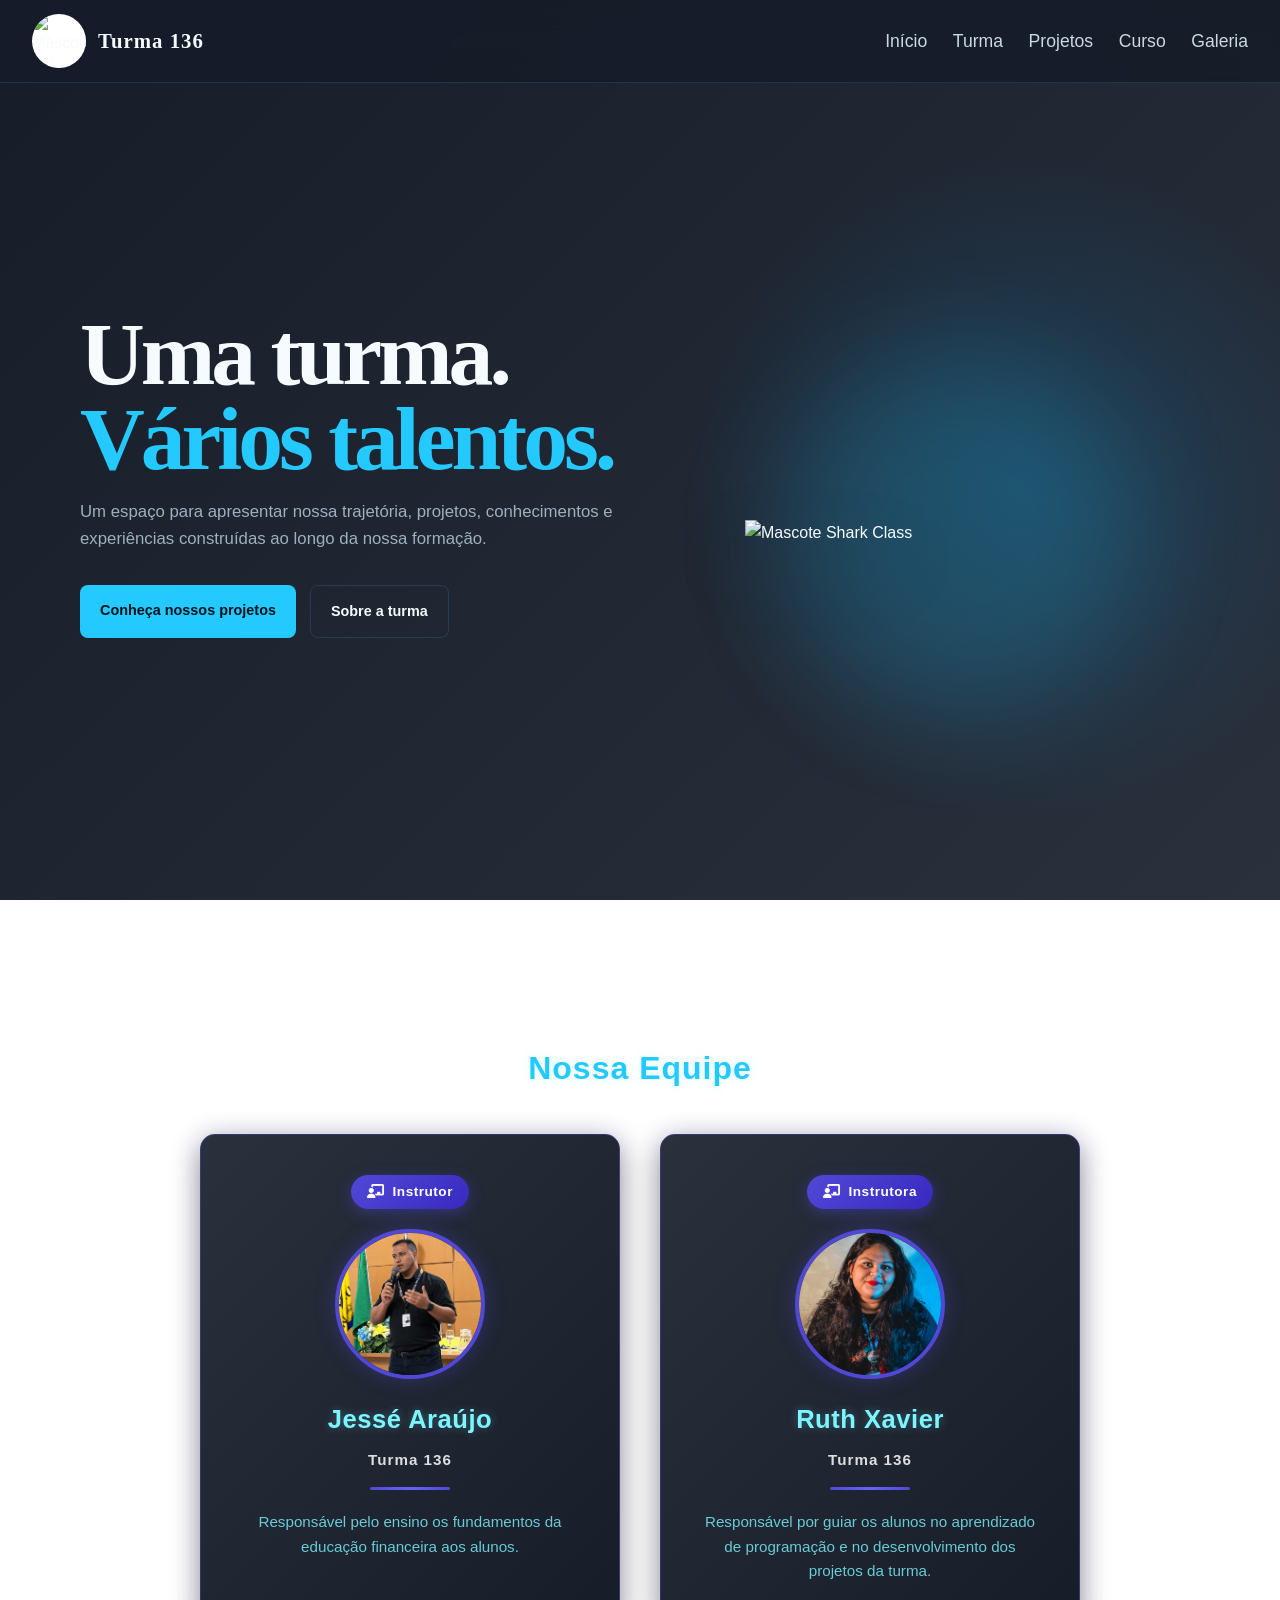
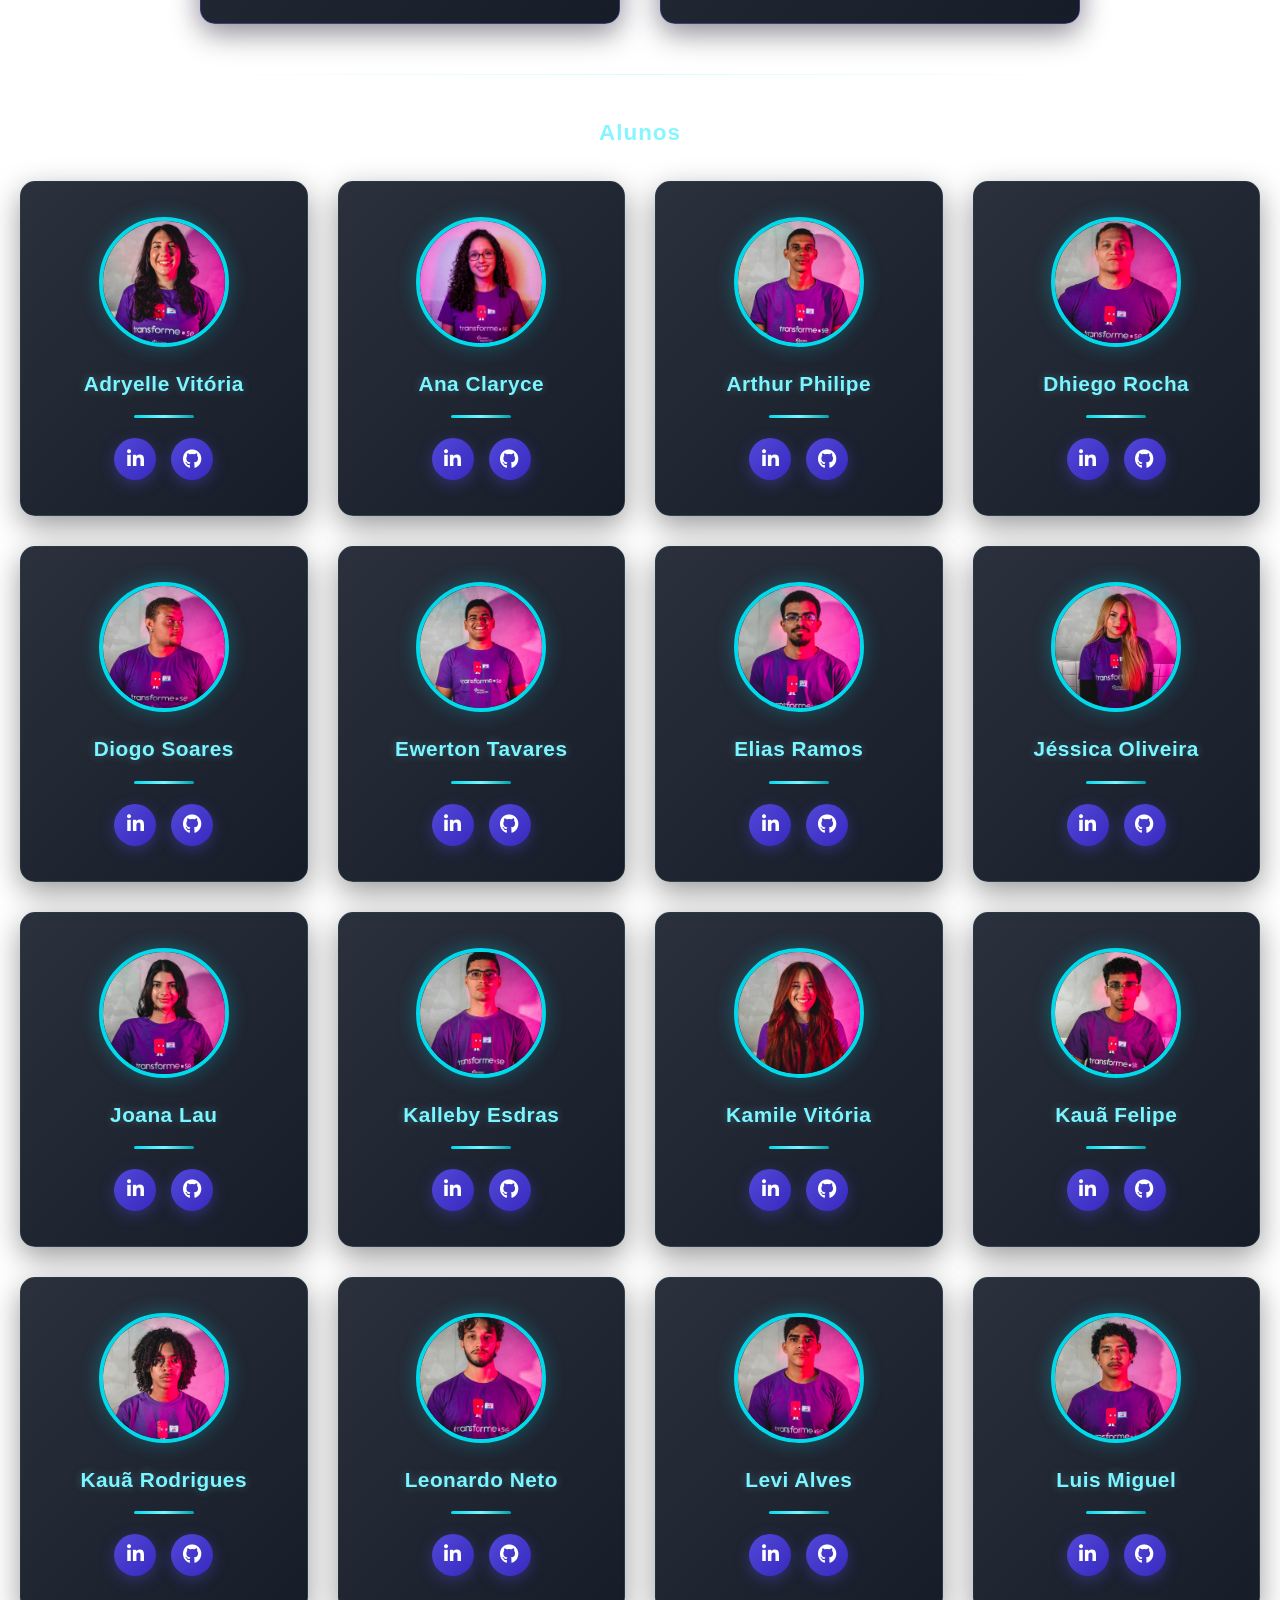
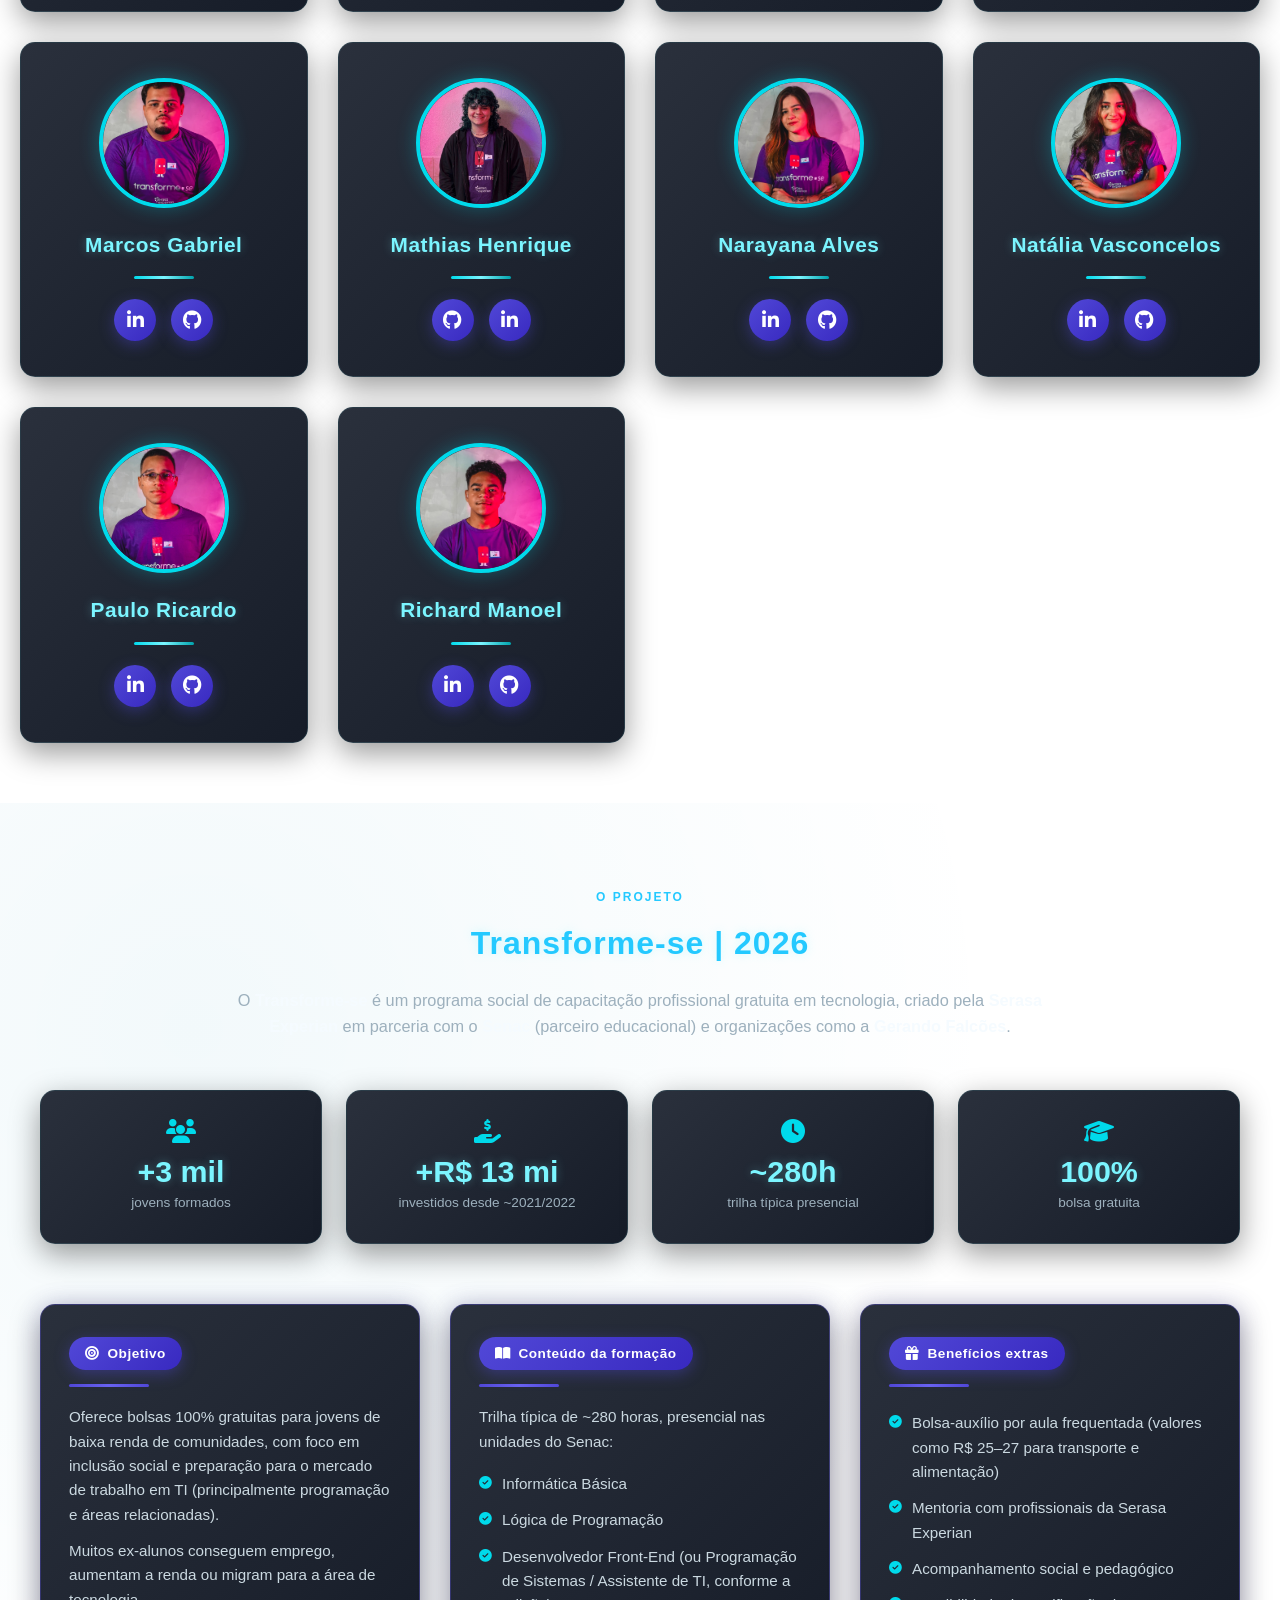
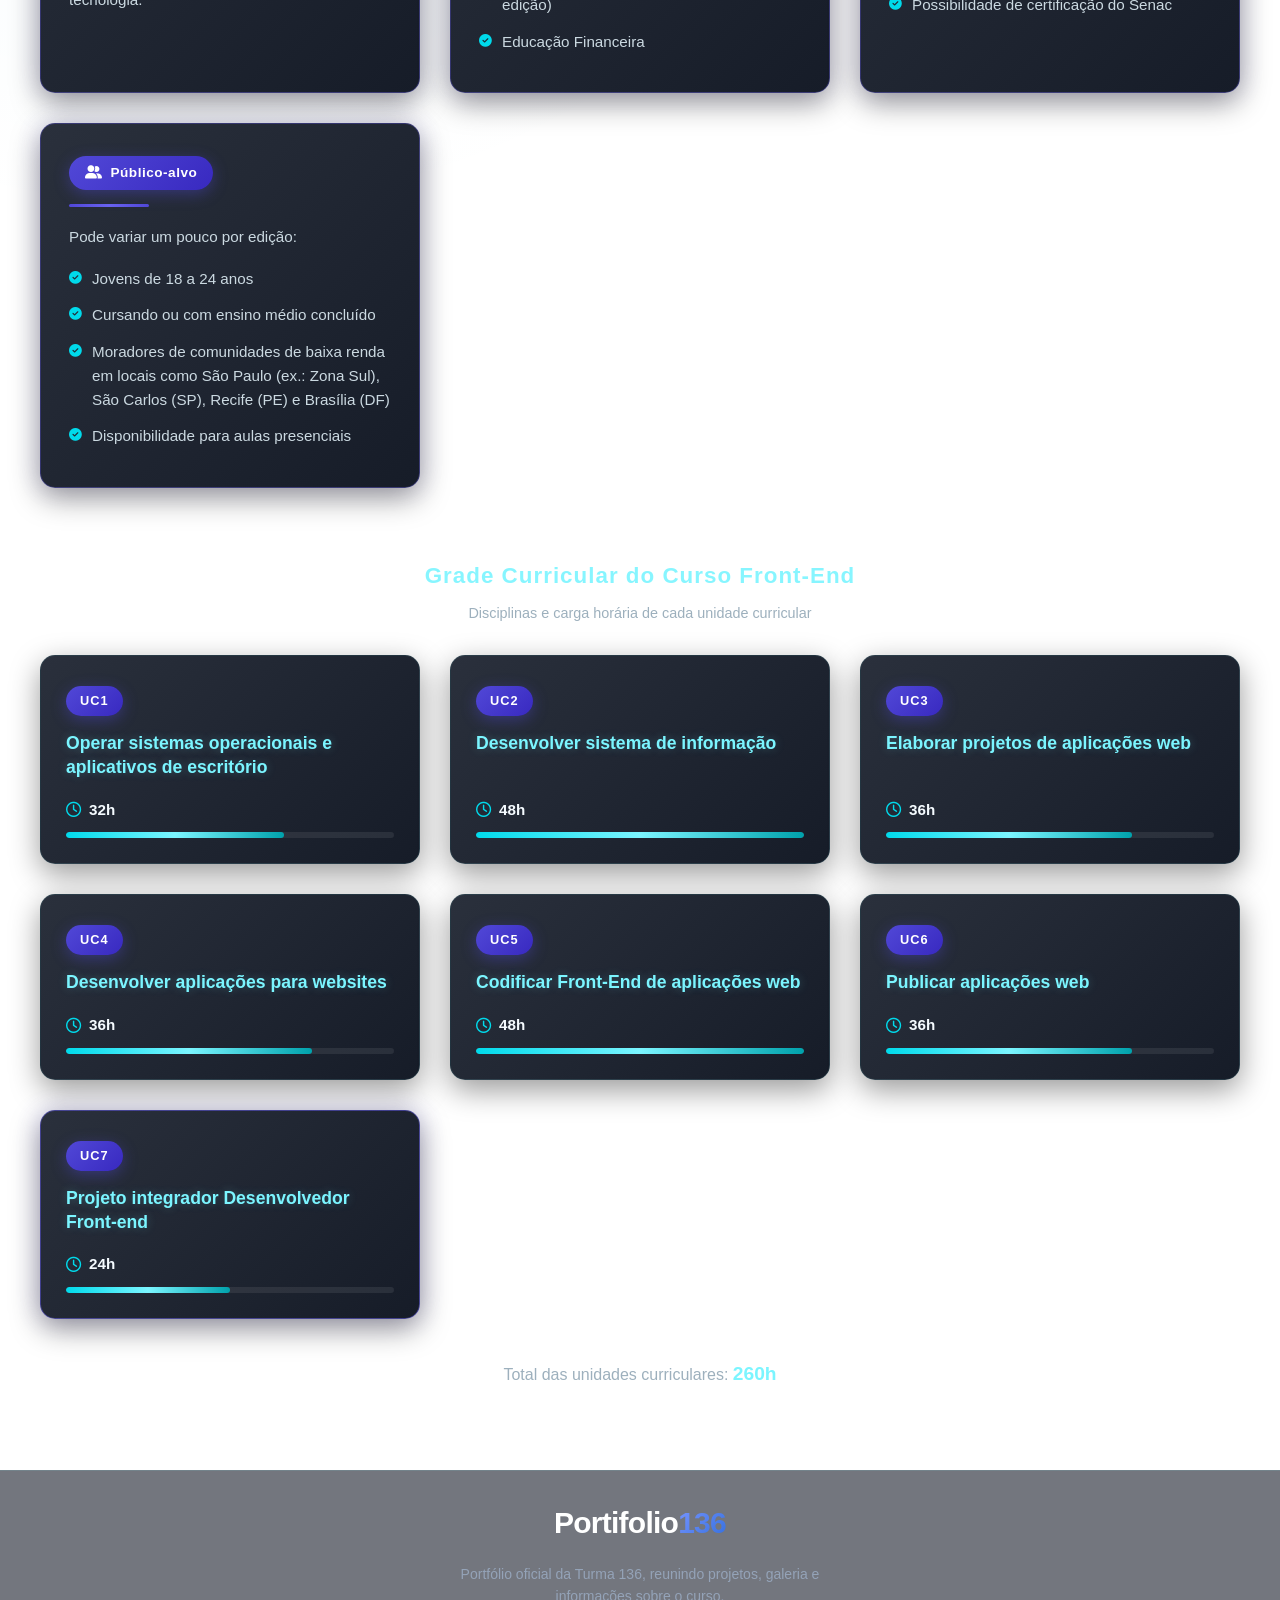
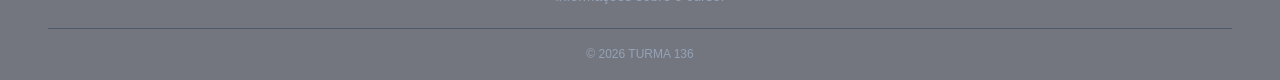
==== index.html @ 22cab356 "Mudando a cor do numero no footer" ====
<!DOCTYPE html>
<html lang="pt-br">

<head>
  <meta charset="UTF-8">
  <meta name="viewport" content="width=device-width, initial-scale=1.0">
  <link rel="stylesheet" href="https://cdnjs.cloudflare.com/ajax/libs/font-awesome/6.4.0/css/all.min.css">
  <link rel="icon" type="image/png" href="assents/imagens/SharkImage.png">

  <!-- ============================================== -->
  <!-- STYLES DIVIDIDOS PARA NÃO DEIXA 1 STLYE ENORME -->
  <!-- ============================================== -->

  <link rel="stylesheet" href="style/style.css">
  <link rel="stylesheet" href="style/hero.css">
  <link rel="stylesheet" href="style/turma.css">
  <link rel="stylesheet" href="style/curso.css">
  <link rel="stylesheet" href="style/header.css">
  <link rel="stylesheet" href="style/footer.css">
  <title>Portifólio | Turma 136</title>
</head>

<body>

  <header class="header">
    <div class="container nav">
      <a href="#inicio" class="brand">
        <img src="assents/imagens/SharkImage.png" alt="Mascote Tubarão da turma">
        <div>
          <strong>Turma 136</strong>
        </div>
      </a>

      <nav>
        <a href="#inicio">Início</a>
        <a href="#turma">Turma</a>
        <a href="#projetos">Projetos</a>
        <a href="#curso">Curso</a>
        <a href="#contato">Galeria</a>
      </nav>
    </div>
  </header>

  <main>

    <!-- ============= -->
    <!-- SEÇÃO DO HERO -->
    <!--============== -->

    <section id="inicio" class="hero">
      <div class="container hero-content">
        <div class="hero-text">
          <h1>Uma turma.<br><span>Vários talentos.</span></h1>
          <p>
            Um espaço para apresentar nossa trajetória, projetos,
            conhecimentos e experiências construídas ao longo da nossa formação.
          </p>

          <div class="hero-buttons">
            <a href="#projetos" class="btn primary">Conheça nossos projetos</a>
            <a href="#turma" class="btn secondary">Sobre a turma</a>
          </div>
        </div>

        <div class="mascot-area">
          <div class="glow"></div>
          <img src="assents/imagens/SharkImage.png" alt="Mascote Shark Class" class="mascot">
        </div>
      </div>
    </section>

    <!-- =============== -->
    <!-- SEÇÃO DA TURMA -->
    <!-- =============== -->

    <section class="equipe">
      <h2 class="equipe-titulo" id="turma">Nossa Equipe</h2>

      <!-- Card: Professor - Jessé -->
      <div class="professores-container">
        <div class="professora-card">
          <span class="professora-tag"><i class="fa-solid fa-chalkboard-user"></i> Instrutor</span>
          <img src="assents/imagens/Jessé.jpeg" alt="Foto de Jessé Araújo" class="profile-img">
          <h2 class="profile-name">Jessé Araújo</h2>
          <p class="profile-turma">Turma 136</p>
          <div class="divider"></div>
          <p class="profile-desc">
            Responsável pelo ensino os fundamentos da educação financeira aos alunos.
          </p>
        </div>

        <!-- Card: Professora - Ruth Xavier -->
        <div class="professora-card">
          <span class="professora-tag"><i class="fa-solid fa-chalkboard-user"></i> Instrutora</span>
          <img src="assents/imagens/Ruth.jpeg" alt="Foto de Ruth Xavier" class="profile-img">
          <h2 class="profile-name">Ruth Xavier</h2>
          <p class="profile-turma">Turma 136</p>
          <div class="divider"></div>
          <p class="profile-desc">
            Responsável por guiar os alunos no aprendizado de programação e no desenvolvimento dos projetos da turma.
          </p>
        </div>
      </div>

      <hr class="equipe-separador">

      <h3 class="equipe-subtitulo">Alunos</h3>

      <div class="equipe-grid">


        <!-- Card: Adryelle Vitória -->
        <div class="profile-card">
          <img src="assents/imagens/Adryelle_Senac.jpeg" alt="Foto de Adryelle Vitória" class="profile-img">
          <h2 class="profile-name">Adryelle Vitória</h2>
          <div class="divider"></div>
          <div class="social-links">
            <a href="https://www.linkedin.com/in/adryelle-vit%C3%B3ria-595841225/" target="_blank"
              aria-label="LinkedIn"><i class="fab fa-linkedin-in"></i></a>
            <a href="https://github.com/DriMarvel" target="_blank" aria-label="GitHub"><i class="fab fa-github"></i></a>
          </div>
        </div>

        <!-- Card: Ana Claryce -->
        <div class="profile-card">
          <img src="assents/imagens/AnaClarcy.jpeg" alt="Foto de Ana Claryce" class="profile-img">
          <h2 class="profile-name">Ana Claryce</h2>
          <div class="divider"></div>
          <div class="social-links">
            <a href="https://www.linkedin.com/in/claryce-costa/" target="_blank" aria-label="LinkedIn"><i
                class="fab fa-linkedin-in"></i></a>
            <a href="https://github.com/costaclari" target="_blank" aria-label="GitHub"><i
                class="fab fa-github"></i></a>
          </div>
        </div>

        <!-- Card: Arthur Philipe -->
        <div class="profile-card">
          <img src="assents/imagens/Arthur_Senac.jpeg" alt="Foto de Arthur Philipe" class="profile-img">
          <h2 class="profile-name">Arthur Philipe</h2>
          <div class="divider"></div>
          <div class="social-links">
            <a href="https://www.linkedin.com/in/arthur-philipe-92317935b/" target="_blank" aria-label="LinkedIn"><i
                class="fab fa-linkedin-in"></i></a>
            <a href="https://github.com/ArthurLimaAL" target="_blank" aria-label="GitHub"><i
                class="fab fa-github"></i></a>
          </div>
        </div>

        <!-- Card: Dhiego Rocha -->
        <div class="profile-card">
          <img src="assents/imagens/Dhiego_Senac.jpeg" alt="Foto de Dhiego Rocha" class="profile-img">
          <h2 class="profile-name">Dhiego Rocha</h2>
          <div class="divider"></div>
          <div class="social-links">
            <a href="https://www.linkedin.com/in/dhiegorocha07/" target="_blank" aria-label="LinkedIn"><i
                class="fab fa-linkedin-in"></i></a>
            <a href="https://github.com/dhiego07" target="_blank" aria-label="GitHub"><i class="fab fa-github"></i></a>
          </div>
        </div>

        <!-- Card: Diogo Soares -->
        <div class="profile-card">
          <img src="assents/imagens/Diogo_Senac.jpeg" alt="Foto de Diogo Soares" class="profile-img">
          <h2 class="profile-name">Diogo Soares</h2>
          <div class="divider"></div>
          <div class="social-links">
            <a href="https://www.linkedin.com/in/diogo-melo-5b212a2a4/" target="_blank" aria-label="LinkedIn"><i
                class="fab fa-linkedin-in"></i></a>
            <a href="https://github.com/Dogooh012" target="_blank" aria-label="GitHub"><i class="fab fa-github"></i></a>
          </div>
        </div>

        <!-- Card: Ewerton Tavares -->
        <div class="profile-card">
          <img src="assents/imagens/Ewerton_Senac.jpeg" alt="Foto de Ewerton Tavares" class="profile-img">
          <h2 class="profile-name">Ewerton Tavares</h2>
          <div class="divider"></div>
          <div class="social-links">
            <a href="https://www.linkedin.com/in/ewerton-thyago-aa9973256/" target="_blank" aria-label="LinkedIn"><i
                class="fab fa-linkedin-in"></i></a>
            <a href="https://github.com/ewertonthyago" target="_blank" aria-label="GitHub"><i
                class="fab fa-github"></i></a>
          </div>
        </div>

        <!-- Card: Elias Ramos -->
        <div class="profile-card">
          <img src="assents/imagens/Elias_Senac.jpeg" alt="Foto de Elias Ramos" class="profile-img">
          <h2 class="profile-name">Elias Ramos</h2>
          <div class="divider"></div>
          <div class="social-links">
            <a href="https://www.linkedin.com/in/eliasramos10/" target="_blank" aria-label="LinkedIn"><i
                class="fab fa-linkedin-in"></i></a>
            <a href="https://github.com/Elias969" target="_blank" aria-label="GitHub"><i class="fab fa-github"></i></a>
          </div>
        </div>

        <!-- Card: Jéssica Oliveira -->
        <div class="profile-card">
          <img src="assents/imagens/Jessica_Senac.jpeg" alt="Foto de Jéssica Oliveira" class="profile-img">
          <h2 class="profile-name">Jéssica Oliveira</h2>
          <div class="divider"></div>
          <div class="social-links">
            <a href="https://www.linkedin.com/in/jsscoliveira/" target="_blank" aria-label="LinkedIn"><i
                class="fab fa-linkedin-in"></i></a>
            <a href="https://github.com/jsscoliveiraa" target="_blank" aria-label="GitHub"><i
                class="fab fa-github"></i></a>
          </div>
        </div>

        <!-- Card: Joana Lau -->
        <div class="profile-card">
          <img src="assents/imagens/Joana_Senac.jpeg" alt="Foto de Joana Lau" class="profile-img">
          <h2 class="profile-name">Joana Lau</h2>
          <div class="divider"></div>
          <div class="social-links">
            <a href="https://www.linkedin.com/in/joanalau/" target="_blank" aria-label="LinkedIn"><i
                class="fab fa-linkedin-in"></i></a>
            <a href="https://github.com/JoanaLauDev" target="_blank" aria-label="GitHub"><i
                class="fab fa-github"></i></a>
          </div>
        </div>

        <!-- Card: Kalleby Esdras -->
        <div class="profile-card">
          <img src="assents/imagens/Kalleby_Senac.jpeg" alt="Foto de Kalleby Esdras" class="profile-img">
          <h2 class="profile-name">Kalleby Esdras</h2>
          <div class="divider"></div>
          <div class="social-links">
            <a href="https://www.linkedin.com/in/kalleby-esdras/" target="_blank" aria-label="LinkedIn"><i
                class="fab fa-linkedin-in"></i></a>
            <a href="https://github.com/Kesdras" target="_blank" aria-label="GitHub"><i class="fab fa-github"></i></a>
          </div>
        </div>

        <!-- Card: Kamile Vitória -->
        <div class="profile-card">
          <img src="assents/imagens/Kamile_Senac.jpeg" alt="Foto de Kamile Vitória" class="profile-img">
          <h2 class="profile-name">Kamile Vitória</h2>
          <div class="divider"></div>
          <div class="social-links">
            <a href="" target="_blank" aria-label="LinkedIn"><i class="fab fa-linkedin-in"></i></a>
            <a href="" target="_blank" aria-label="GitHub"><i class="fab fa-github"></i></a>
          </div>
        </div>

        <!-- Card: Kauã Felipe -->
        <div class="profile-card">
          <img src="assents/imagens/KauaF_Senac.jpeg" alt="Foto de Kauã Felipe" class="profile-img">
          <h2 class="profile-name">Kauã Felipe</h2>
          <div class="divider"></div>
          <div class="social-links">
            <a href="https://www.linkedin.com/in/kaua-felipe-silva/" target="_blank" aria-label="LinkedIn"><i
                class="fab fa-linkedin-in"></i></a>
            <a href="https://github.com/poucopensamento" target="_blank" aria-label="GitHub"><i
                class="fab fa-github"></i></a>
          </div>
        </div>

        <!-- Card: Kauã Rodrigues -->
        <div class="profile-card">
          <img src="assents/imagens/KauaR_Senac.jpeg" alt="Foto de Kauã Rodrigues" class="profile-img">
          <h2 class="profile-name">Kauã Rodrigues</h2>
          <div class="divider"></div>
          <div class="social-links">
            <a href="https://www.linkedin.com/in/joseleonardo00710/" target="_blank" aria-label="LinkedIn"><i
                class="fab fa-linkedin-in"></i></a>
            <a href="https://github.com/kauaarodriguess2021-prog" target="_blank" aria-label="GitHub"><i
                class="fab fa-github"></i></a>
          </div>
        </div>

        <!-- Card: Leonardo Neto -->
        <div class="profile-card">
          <img src="assents/imagens/Leo_Senac.jpeg" alt="Foto de Leonardo Neto" class="profile-img">
          <h2 class="profile-name">Leonardo Neto</h2>
          <div class="divider"></div>
          <div class="social-links">
            <a href="https://www.linkedin.com/in/joseleonardo00710/" target="_blank" aria-label="LinkedIn"><i
                class="fab fa-linkedin-in"></i></a>
            <a href="https://github.com/leoneto00710" target="_blank" aria-label="GitHub"><i
                class="fab fa-github"></i></a>
          </div>
        </div>

        <!-- Card: Levi Alves -->
        <div class="profile-card">
          <img src="assents/imagens/Levi_Senac.jpeg" alt="Foto de Levi Alves" class="profile-img">
          <h2 class="profile-name">Levi Alves</h2>
          <div class="divider"></div>
          <div class="social-links">
            <a href="https://www.linkedin.com/in/levialvesdev/" target="_blank" aria-label="LinkedIn"><i
                class="fab fa-linkedin-in"></i></a>
            <a href="https://github.com/LeviAlves-01" target="_blank" aria-label="GitHub"><i
                class="fab fa-github"></i></a>
          </div>
        </div>

        <!-- Card: Luis Miguel -->
        <div class="profile-card">
          <img src="assents/imagens/Miguel_Senac.jpeg" alt="Foto de Luis Miguel" class="profile-img">
          <h2 class="profile-name">Luis Miguel</h2>
          <div class="divider"></div>
          <div class="social-links">
            <a href="https://www.linkedin.com/in/miguel-pergentino-9386a732b/" target="_blank" aria-label="LinkedIn"><i
                class="fab fa-linkedin-in"></i></a>
            <a href="https://github.com/PergentinoS2" target="_blank" aria-label="GitHub"><i
                class="fab fa-github"></i></a>
          </div>
        </div>

        <!-- Card: Marcos Gabriel -->
        <div class="profile-card">
          <img src="assents/imagens/Marcos_Senac.jpeg" alt="Foto de Marcos Gabriel" class="profile-img">
          <h2 class="profile-name">Marcos Gabriel</h2>
          <div class="divider"></div>
          <div class="social-links">
            <a href="https://www.linkedin.com/in/marcos-gabriel-8899b7358/" target="_blank" aria-label="LinkedIn"><i
                class="fab fa-linkedin-in"></i></a>
            <a href="https://github.com/Marcosgalvaoo" target="_blank" aria-label="GitHub"><i
                class="fab fa-github"></i></a>
          </div>
        </div>

        <!-- Card: Mathias Henrique -->
        <div class="profile-card">
          <img src="assents/imagens/Mathias_Senac.jpeg" alt="Foto de Mathias Henrique" class="profile-img">
          <h2 class="profile-name">Mathias Henrique</h2>
          <div class="divider"></div>
          <div class="social-links">
            <a href="https://github.com/MathiasHenrique" target="_blank" aria-label="GitHub"><i
                class="fab fa-github"></i></a>
            <a href="https://www.linkedin.com/in/mathias-henrique/?isSelfProfile=false" target="_blank"
              aria-label="LinkedIn"><i class="fab fa-linkedin-in"></i></a>
          </div>
        </div>

        <!-- Card: Narayana Alves -->
        <div class="profile-card">
          <img src="assents/imagens/Narayana_Senac.jpeg" alt="Foto de Narayana Alves" class="profile-img">
          <h2 class="profile-name">Narayana Alves</h2>
          <div class="divider"></div>
          <div class="social-links">
            <a href="https://www.linkedin.com/in/narayana-alves-55b389202/" target="_blank" aria-label="LinkedIn"><i
                class="fab fa-linkedin-in"></i></a>
            <a href="https://github.com/narayanaalves098-commits" target="_blank" aria-label="GitHub"><i
                class="fab fa-github"></i></a>
          </div>
        </div>

        <!-- Card: Natália Vasconcelos -->
        <div class="profile-card">
          <img src="assents/imagens/Natalia_Senac.jpeg" alt="Foto de Natália Vasconcelos" class="profile-img">
          <h2 class="profile-name">Natália Vasconcelos</h2>
          <div class="divider"></div>
          <div class="social-links">
            <a href="https://www.linkedin.com/in/natalia-vasconcelos2606/" target="_blank" aria-label="LinkedIn"><i
                class="fab fa-linkedin-in"></i></a>
            <a href="https://github.com/nahvvasc" target="_blank" aria-label="GitHub"><i class="fab fa-github"></i></a>
          </div>
        </div>

        <!-- Card: Paulo Ricardo -->
        <div class="profile-card">
          <img src="assents/imagens/Paulo_Senac.jpeg" alt="Foto de Paulo Ricardo" class="profile-img">
          <h2 class="profile-name">Paulo Ricardo</h2>
          <div class="divider"></div>
          <div class="social-links">
            <a href="https://www.linkedin.com/in/pauloricardofranca08/" target="_blank" aria-label="LinkedIn"><i
                class="fab fa-linkedin-in"></i></a>
            <a href="https://github.com/Paulowsky08" target="_blank" aria-label="GitHub"><i
                class="fab fa-github"></i></a>
          </div>
        </div>

        <!-- Card: Richard Manoel -->
        <div class="profile-card">
          <img src="assents/imagens/Richard_Senac.jpeg" alt="Foto de Richard Manoel" class="profile-img">
          <h2 class="profile-name">Richard Manoel</h2>
          <div class="divider"></div>
          <div class="social-links">
            <a href="https://www.linkedin.com/in/richard-manoel-03568035a/" target="_blank" aria-label="LinkedIn"><i
                class="fab fa-linkedin-in"></i></a>
            <a href="https://github.com/manoelrichard8366-hub" target="_blank" aria-label="GitHub"><i
                class="fab fa-github"></i></a>
          </div>
        </div>

      </div>
    </section>

    <!-- =============== -->
    <!-- SEÇÃO DO CURSO -->
    <!-- =============== -->

    <section id="curso" class="curso">
      <div class="curso-wrap">

        <div class="curso-header">
          <span class="curso-tag">O PROJETO</span>
          <h2 class="curso-titulo">Transforme-se | 2026</h2>
          <p class="curso-intro">
            O <strong>Transforme-se</strong> é um programa social de capacitação profissional gratuita em tecnologia,
            criado pela <strong>Serasa Experian</strong> em parceria com o <strong>Senac</strong> (parceiro
            educacional)
            e organizações como a <strong>Gerando Falcões</strong>.
          </p>
        </div>

        <!-- Números do programa -->
        <div class="curso-stats">
          <div class="stat-card">
            <i class="fa-solid fa-users"></i>
            <strong>+3 mil</strong>
            <span>jovens formados</span>
          </div>
          <div class="stat-card">
            <i class="fa-solid fa-hand-holding-dollar"></i>
            <strong>+R$ 13 mi</strong>
            <span>investidos desde ~2021/2022</span>
          </div>
          <div class="stat-card">
            <i class="fa-solid fa-clock"></i>
            <strong>~280h</strong>
            <span>trilha típica presencial</span>
          </div>
          <div class="stat-card">
            <i class="fa-solid fa-graduation-cap"></i>
            <strong>100%</strong>
            <span>bolsa gratuita</span>
          </div>
        </div>

        <!-- Características -->
        <div class="curso-info">

          <div class="info-card">
            <span class="info-tag"><i class="fa-solid fa-bullseye"></i> Objetivo</span>
            <div class="divider"></div>
            <p>
              Oferece bolsas 100% gratuitas para jovens de baixa renda de comunidades, com foco em inclusão social e
              preparação para o mercado de trabalho em TI (principalmente programação e áreas relacionadas).
            </p>
            <p>
              Muitos ex-alunos conseguem emprego, aumentam a renda ou migram para a área de tecnologia.
            </p>
          </div>

          <div class="info-card">
            <span class="info-tag"><i class="fa-solid fa-book-open"></i> Conteúdo da formação</span>
            <div class="divider"></div>
            <p>Trilha típica de ~280 horas, presencial nas unidades do Senac:</p>
            <ul class="info-list">
              <li><i class="fa-solid fa-circle-check"></i> Informática Básica</li>
              <li><i class="fa-solid fa-circle-check"></i> Lógica de Programação</li>
              <li><i class="fa-solid fa-circle-check"></i> Desenvolvedor Front-End (ou Programação de Sistemas /
                Assistente de TI, conforme a edição)</li>
              <li><i class="fa-solid fa-circle-check"></i> Educação Financeira</li>
            </ul>
          </div>

          <div class="info-card">
            <span class="info-tag"><i class="fa-solid fa-gift"></i> Benefícios extras</span>
            <div class="divider"></div>
            <ul class="info-list">
              <li><i class="fa-solid fa-circle-check"></i> Bolsa-auxílio por aula frequentada (valores como R$ 25–27
                para transporte e alimentação)</li>
              <li><i class="fa-solid fa-circle-check"></i> Mentoria com profissionais da Serasa Experian</li>
              <li><i class="fa-solid fa-circle-check"></i> Acompanhamento social e pedagógico</li>
              <li><i class="fa-solid fa-circle-check"></i> Possibilidade de certificação do Senac</li>
            </ul>
          </div>

          <div class="info-card">
            <span class="info-tag"><i class="fa-solid fa-user-group"></i> Público-alvo</span>
            <div class="divider"></div>
            <p>Pode variar um pouco por edição:</p>
            <ul class="info-list">
              <li><i class="fa-solid fa-circle-check"></i> Jovens de 18 a 24 anos</li>
              <li><i class="fa-solid fa-circle-check"></i> Cursando ou com ensino médio concluído</li>
              <li><i class="fa-solid fa-circle-check"></i> Moradores de comunidades de baixa renda em locais como São
                Paulo (ex.: Zona Sul), São Carlos (SP), Recife (PE) e Brasília (DF)</li>
              <li><i class="fa-solid fa-circle-check"></i> Disponibilidade para aulas presenciais</li>
            </ul>
          </div>

        </div>

        <!-- Grade curricular -->
        <h3 class="grade-titulo">Grade Curricular do Curso Front-End</h3>
        <p class="grade-sub">Disciplinas e carga horária de cada unidade curricular</p>

        <div class="grade-grid">
          <div class="uc-card">
            <span class="uc-num">UC1</span>
            <h4 class="uc-nome">Operar sistemas operacionais e aplicativos de escritório</h4>
            <div class="uc-horas"><i class="fa-regular fa-clock"></i> 32h</div>
            <div class="uc-barra"><span style="--w: 66.6%"></span></div>
          </div>

          <div class="uc-card">
            <span class="uc-num">UC2</span>
            <h4 class="uc-nome">Desenvolver sistema de informação</h4>
            <div class="uc-horas"><i class="fa-regular fa-clock"></i> 48h</div>
            <div class="uc-barra"><span style="--w: 100%"></span></div>
          </div>

          <div class="uc-card">
            <span class="uc-num">UC3</span>
            <h4 class="uc-nome">Elaborar projetos de aplicações web</h4>
            <div class="uc-horas"><i class="fa-regular fa-clock"></i> 36h</div>
            <div class="uc-barra"><span style="--w: 75%"></span></div>
          </div>

          <div class="uc-card">
            <span class="uc-num">UC4</span>
            <h4 class="uc-nome">Desenvolver aplicações para websites</h4>
            <div class="uc-horas"><i class="fa-regular fa-clock"></i> 36h</div>
            <div class="uc-barra"><span style="--w: 75%"></span></div>
          </div>

          <div class="uc-card">
            <span class="uc-num">UC5</span>
            <h4 class="uc-nome">Codificar Front-End de aplicações web</h4>
            <div class="uc-horas"><i class="fa-regular fa-clock"></i> 48h</div>
            <div class="uc-barra"><span style="--w: 100%"></span></div>
          </div>

          <div class="uc-card">
            <span class="uc-num">UC6</span>
            <h4 class="uc-nome">Publicar aplicações web</h4>
            <div class="uc-horas"><i class="fa-regular fa-clock"></i> 36h</div>
            <div class="uc-barra"><span style="--w: 75%"></span></div>
          </div>

          <div class="uc-card destaque">
            <span class="uc-num">UC7</span>
            <h4 class="uc-nome">Projeto integrador Desenvolvedor Front-end</h4>
            <div class="uc-horas"><i class="fa-regular fa-clock"></i> 24h</div>
            <div class="uc-barra"><span style="--w: 50%"></span></div>
          </div>
        </div>

        <p class="grade-total">Total das unidades curriculares: <strong>260h</strong></p>

      </div>
    </section>

  </main>

  <!-- =============== -->
  <!-- SEÇÃO DO FOOTER -->
  <!-- =============== -->

  <section class="footer-section">
    <footer class="footer">
      <div class="footer-container">

        <div class="footer-content">
          <div class="footer-brand">
            <div class="logo-container">
              <span class="logo">Portifolio<span class="logo-accent">136</span></span>
            </div>
            <p class="description">
              Portfólio oficial da Turma 136, reunindo projetos, galeria e informações sobre o curso.
            </p>
          </div>

        </div>

      </div>

      <div class="footer-bottom">
        <p>&copy; 2026 TURMA 136</p>
      </div>
      <div></div>
    </footer>
  </section>

</body>

</html>
---- style/style.css ----
:root {
  --navy: #161c28;
  --navy-2: #2a303c;
  --blue: #078bd0;
  --cyan: #24c9ff;
  --white: #f5fbff;
  --muted: #9db0bd;
  --line: rgba(95, 180, 220, 0.16);
  --yellow: #ffd429;

  --bg-escuro-1: #161c28;
  --bg-escuro-2: #2a303c;
  --bg-gradiente: linear-gradient(135deg, #161c28 0%, #2a303c 100%);
  --rosa-vivo-rgb: 242, 5, 92;
  --rosa-claro-rgb: 242, 92, 190;
  --roxo-magenta-rgb: 191, 4, 160;
}

* {
  margin: 0;
  padding: 0;
  box-sizing: border-box;
}

html {
  scroll-behavior: smooth;
  -webkit-text-size-adjust: 100%;
  scroll-padding-top: 100px;
}

body {
  font-family: "Inter", sans-serif;
  background: linear-gradient(135deg, #161c28 0%, #2a303c 100%) no-repeat fixed;
  background-size: cover;
  color: var(--white);
  line-height: 1.6;
  min-height: 100vh;
}
---- style/hero.css ----
.header {
    position: sticky;
    top: 0;
    left: 0;
    width: 100%;
    z-index: 1000;
    background: rgba(22, 28, 40, .85);
    backdrop-filter: blur(16px);
    border-bottom: 1px solid var(--line);
}

.hero {
    min-height: 100vh;
    display: flex;
    align-items: center;
    overflow: hidden;
    background:
        radial-gradient(circle at 80% 45%, rgba(0, 174, 255, .18), transparent 30%);
}

.hero-content {
    display: grid;
    grid-template-columns: 1.2fr .9fr;
    gap: 0px;
}

.tag,
.section-title>span {
    color: var(--cyan);
    font-size: .75rem;
    font-weight: 700;
    letter-spacing: 2px;
}

.hero h1 {
    margin: 18px 0;
    font: 700 clamp(3.3rem, 7vw, 6rem)/.95 'Space Grotesk';
    letter-spacing: -4px;
}

.hero h1 span {
    color: var(--cyan);
}

.hero-text>p {
    max-width: 600px;
    color: var(--muted);
    font-size: 1.05rem;
}

.hero-buttons {
    display: flex;
    gap: 14px;
    margin-top: 32px;
    flex-wrap: wrap;
}

.btn {
    padding: 14px 20px;
    border-radius: 8px;
    font-weight: 700;
    font-size: .9rem;
}

.primary {
    background: var(--cyan);
    color: #03131e;
}

.secondary {
    border: 1px solid var(--line);
    color: var(--white);
}

.mascot-area {
    position: relative;
    display: grid;
    place-items: center;
    min-height: 480px;
}

.mascot {
    position: relative;
    width: min(430px, 100%);
    filter: drop-shadow(0 30px 40px rgba(0, 0, 0, .35));
    animation: float 4s ease-in-out infinite;
    z-index: 2;
}

.glow {
    position: absolute;
    width: 360px;
    height: 360px;
    border-radius: 50%;
    background: rgba(36, 201, 255, .15);
    filter: blur(50px);
}

@keyframes float {
    50% {
        transform: translateY(-12px) rotate(1deg);
    }
}

@media (max-width: 800px) {
    .hero {
        padding: 70px 0;
    }

    .hero-content {
        grid-template-columns: 1fr;
    }

    .mascot-area {
        min-height: 350px;
    }
}
---- style/turma.css ----
.equipe {
  padding: 60px 20px;
  min-height: 100vh;
}

.equipe-titulo {
  color: var(--cyan);
  font-size: 2rem;
  text-align: center;
  margin-bottom: 40px;
  letter-spacing: 1px;
  text-shadow: 0 0 10px rgba(123, 245, 255, 0.3);
}

.equipe-grid {
  display: grid;
  grid-template-columns: repeat(auto-fill, minmax(280px, 1fr));
  gap: 30px;
  max-width: 1400px;
  margin: 0 auto;
}

.profile-card {
  background: linear-gradient(135deg, #2a303c 0%, #161c28 100%);
  padding: 35px 25px;
  border-radius: 15px;
  box-shadow: 0 10px 30px rgba(0, 0, 0, 0.4);
  text-align: center;
  display: flex;
  flex-direction: column;
  align-items: center;
  border: 1px solid rgba(123, 245, 255, 0.1);
  transition:
    transform 0.3s ease,
    box-shadow 0.3s ease;
}

.profile-card:hover {
  transform: translateY(-5px);
  box-shadow: 0 15px 40px rgba(0, 0, 0, 0.6);
  border-color: rgba(123, 245, 255, 0.3);
}

.profile-img {
  width: 130px;
  height: 130px;
  border-radius: 50%;
  object-fit: cover;
  border: 4px solid #00daeb;
  box-shadow: 0 0 20px rgba(0, 218, 235, 0.3);
  margin-bottom: 20px;
}

.profile-name {
  color: #7bf5ff;
  font-size: 1.3rem;
  font-weight: 700;
  margin-bottom: 15px;
  letter-spacing: 0.5px;
  text-shadow: 0 0 10px rgba(123, 245, 255, 0.3);
}

.divider {
  width: 60px;
  height: 3px;
  background: linear-gradient(90deg, #00daeb, #7bf5ff, #00a2ac);
  border-radius: 2px;
  margin-bottom: 20px;
}

.social-links {
  display: flex;
  gap: 15px;
  justify-content: center;
}

.social-links a {
  display: flex;
  justify-content: center;
  align-items: center;
  width: 42px;
  height: 42px;
  background: linear-gradient(135deg, #5148d7 0%, #3829c0 100%);
  color: #ffffff;
  border-radius: 50%;
  text-decoration: none;
  font-size: 1.2rem;
  transition: all 0.3s ease;
  box-shadow: 0 4px 15px rgba(81, 72, 215, 0.4);
}

.social-links a:hover {
  background: linear-gradient(135deg, #6a63f1 0%, #5148d7 100%);
  transform: translateY(-3px);
  box-shadow: 0 6px 20px rgba(106, 99, 241, 0.6);
}

.professora-card {
  background: linear-gradient(135deg, #2a303c 0%, #161c28 100%);
  max-width: 420px;
  margin: 0 auto 50px;
  padding: 40px 30px;
  border-radius: 15px;
  box-shadow: 0 10px 30px rgba(0, 0, 0, 0.4);
  text-align: center;
  display: flex;
  flex-direction: column;
  align-items: center;
  border: 1px solid rgba(106, 99, 241, 0.35);
  box-shadow:
    0 10px 30px rgba(0, 0, 0, 0.4),
    0 0 25px rgba(81, 72, 215, 0.15);
  position: relative;
  transition:
    transform 0.3s ease,
    box-shadow 0.3s ease;
}

.professora-card:hover {
  transform: translateY(-5px);
  box-shadow:
    0 15px 40px rgba(0, 0, 0, 0.6),
    0 0 35px rgba(106, 99, 241, 0.3);
}

.professora-tag {
  display: inline-flex;
  align-items: center;
  gap: 8px;
  background: linear-gradient(135deg, #5148d7 0%, #3829c0 100%);
  color: #ffffff;
  font-size: 0.85rem;
  font-weight: 600;
  letter-spacing: 0.5px;
  padding: 6px 16px;
  border-radius: 20px;
  margin-bottom: 20px;
  box-shadow: 0 4px 15px rgba(81, 72, 215, 0.4);
}

.professora-card .profile-img {
  width: 150px;
  height: 150px;
  border-radius: 50%;
  object-fit: cover;
  border: 4px solid #5148d7;
  box-shadow: 0 0 20px rgba(81, 72, 215, 0.35);
  margin-bottom: 20px;
}

.professora-card .profile-name {
  color: #7bf5ff;
  font-size: 1.6rem;
  font-weight: 700;
  margin-bottom: 8px;
  letter-spacing: 0.5px;
  text-shadow: 0 0 10px rgba(123, 245, 255, 0.3);
}

.professores-container {
  display: flex;
  flex-wrap: wrap;
  justify-content: center;
  align-items: stretch;
  gap: 40px;
  max-width: 1000px;
  margin: 0 auto 50px;
}
.professora-card {
  flex: 1 1 380px;
  max-width: 420px;
  margin: 0;
}

.profile-turma {
  color: #ffffff;
  opacity: 0.85;
  font-size: 0.95rem;
  font-weight: 600;
  letter-spacing: 1px;
  margin-bottom: 15px;
}

.professora-card .divider {
  width: 80px;
  height: 3px;
  background: linear-gradient(90deg, #5148d7, #6a63f1, #5148d7);
  border-radius: 2px;
  margin-bottom: 20px;
}

.professora-card .profile-desc {
  color: #7bf5ff;
  opacity: 0.8;
  font-size: 0.95rem;
  line-height: 1.6;
  padding: 0 10px;
}

.equipe-separador {
  border: none;
  height: 1px;
  max-width: 900px;
  margin: 0 auto 40px;
  background: linear-gradient(
    90deg,
    transparent,
    rgba(123, 245, 255, 0.3),
    transparent
  );
}

.equipe-subtitulo {
  color: #7bf5ff;
  font-size: 1.4rem;
  text-align: center;
  margin-bottom: 30px;
  letter-spacing: 1px;
  opacity: 0.9;
}
---- style/curso.css ----
.curso {
  padding: 80px 20px;
  background:
    radial-gradient(circle at 15% 10%,
      rgba(0, 138, 180, 0.05),
      transparent 35%);
}

.curso-wrap {
  max-width: 1200px;
  margin: 0 auto;
}

.curso-header {
  text-align: center;
  max-width: 820px;
  margin: 0 auto 50px;
}

.curso-tag {
  color: var(--cyan);
  font-size: 0.75rem;
  font-weight: 700;
  letter-spacing: 2px;
}

.curso-titulo {
  color: var(--cyan);
  font-size: 2rem;
  margin: 10px 0 18px;
  letter-spacing: 1px;
  text-shadow: 0 0 10px rgba(123, 245, 255, 0.3);
}

.curso-intro {
  color: var(--muted);
  font-size: 1.02rem;
}

.curso-intro strong {
  color: var(--white);
}

/* ---------- Números ---------- */
.curso-stats {
  display: grid;
  grid-template-columns: repeat(auto-fit, minmax(200px, 1fr));
  gap: 24px;
  margin-bottom: 60px;
}

.stat-card {
  background: linear-gradient(135deg, #2a303c 0%, #161c28 100%);
  border: 1px solid rgba(123, 245, 255, 0.1);
  border-radius: 15px;
  padding: 28px 20px;
  text-align: center;
  box-shadow: 0 10px 30px rgba(0, 0, 0, 0.4);
  transition:
    transform 0.3s ease,
    box-shadow 0.3s ease,
    border-color 0.3s ease;
}

.stat-card:hover {
  transform: translateY(-5px);
  box-shadow: 0 15px 40px rgba(0, 0, 0, 0.6);
  border-color: rgba(123, 245, 255, 0.3);
}

.stat-card i {
  color: #00daeb;
  font-size: 1.5rem;
  margin-bottom: 10px;
}

.stat-card strong {
  display: block;
  color: #7bf5ff;
  font:
    700 1.9rem/1.2 "Space Grotesk",
    "Inter",
    sans-serif;
  text-shadow: 0 0 10px rgba(123, 245, 255, 0.3);
}

.stat-card span {
  color: var(--muted);
  font-size: 0.85rem;
}

/* ---------- Características ---------- */
.curso-info {
  display: grid;
  grid-template-columns: repeat(auto-fit, minmax(300px, 1fr));
  gap: 30px;
  margin-bottom: 70px;
}

.info-card {
  background: linear-gradient(135deg, #2a303c 0%, #161c28 100%);
  border: 1px solid rgba(106, 99, 241, 0.35);
  border-radius: 15px;
  padding: 32px 28px;
  box-shadow:
    0 10px 30px rgba(0, 0, 0, 0.4),
    0 0 25px rgba(81, 72, 215, 0.15);
  transition:
    transform 0.3s ease,
    box-shadow 0.3s ease;
}

.info-card:hover {
  transform: translateY(-5px);
  box-shadow:
    0 15px 40px rgba(0, 0, 0, 0.6),
    0 0 35px rgba(106, 99, 241, 0.3);
}

.info-tag {
  display: inline-flex;
  align-items: center;
  gap: 8px;
  background: linear-gradient(135deg, #5148d7 0%, #3829c0 100%);
  color: #fff;
  font-size: 0.85rem;
  font-weight: 600;
  letter-spacing: 0.5px;
  padding: 6px 16px;
  border-radius: 20px;
  margin-bottom: 14px;
  box-shadow: 0 4px 15px rgba(81, 72, 215, 0.4);
}

.info-card .divider {
  width: 80px;
  height: 3px;
  background: linear-gradient(90deg, #5148d7, #6a63f1, #5148d7);
  border-radius: 2px;
  margin-bottom: 18px;
}

.info-card p {
  color: #cbd9e1;
  font-size: 0.95rem;
  margin-bottom: 12px;
}

.info-list {
  list-style: none;
}

.info-list li {
  display: flex;
  gap: 10px;
  color: #cbd9e1;
  font-size: 0.95rem;
  padding: 6px 0;
}

.info-list li i {
  color: #00daeb;
  margin-top: 5px;
  font-size: 0.8rem;
}

/* ---------- Grade curricular ---------- */
.grade-titulo {
  color: #7bf5ff;
  font-size: 1.4rem;
  text-align: center;
  letter-spacing: 1px;
  opacity: 0.9;
  margin-bottom: 8px;
}

.grade-sub {
  text-align: center;
  color: var(--muted);
  font-size: 0.9rem;
  margin-bottom: 30px;
}

.grade-grid {
  display: grid;
  grid-template-columns: repeat(auto-fill, minmax(280px, 1fr));
  gap: 30px;
}

.uc-card {
  position: relative;
  background: linear-gradient(135deg, #2a303c 0%, #161c28 100%);
  border: 1px solid rgba(123, 245, 255, 0.1);
  border-radius: 15px;
  padding: 30px 25px 25px;
  box-shadow: 0 10px 30px rgba(0, 0, 0, 0.4);
  display: flex;
  flex-direction: column;
  transition:
    transform 0.3s ease,
    box-shadow 0.3s ease,
    border-color 0.3s ease;
}

.uc-card:hover {
  transform: translateY(-5px);
  box-shadow: 0 15px 40px rgba(0, 0, 0, 0.6);
  border-color: rgba(123, 245, 255, 0.3);
}

.uc-num {
  align-self: flex-start;
  background: linear-gradient(135deg, #5148d7 0%, #3829c0 100%);
  color: #fff;
  font-size: 0.8rem;
  font-weight: 700;
  letter-spacing: 1px;
  padding: 5px 14px;
  border-radius: 20px;
  margin-bottom: 16px;
  box-shadow: 0 4px 15px rgba(81, 72, 215, 0.4);
}

.uc-nome {
  color: #7bf5ff;
  font-size: 1.1rem;
  font-weight: 700;
  line-height: 1.35;
  margin-bottom: 18px;
  flex: 1;
  text-shadow: 0 0 10px rgba(123, 245, 255, 0.25);
}

.uc-horas {
  display: flex;
  align-items: center;
  gap: 8px;
  color: var(--white);
  font-weight: 600;
  font-size: 0.95rem;
  margin-bottom: 10px;
}

.uc-horas i {
  color: #00daeb;
}

.uc-barra {
  height: 6px;
  border-radius: 3px;
  background: rgba(255, 255, 255, 0.08);
  overflow: hidden;
}

.uc-barra span {
  display: block;
  height: 100%;
  width: var(--w);
  border-radius: 3px;
  background: linear-gradient(90deg, #00daeb, #7bf5ff, #00a2ac);
}

.uc-card.destaque {
  border-color: rgba(106, 99, 241, 0.5);
  box-shadow:
    0 10px 30px rgba(0, 0, 0, 0.4),
    0 0 25px rgba(81, 72, 215, 0.2);
}

.grade-total {
  margin-top: 40px;
  text-align: center;
  color: var(--muted);
}

.grade-total strong {
  color: #7bf5ff;
  font-size: 1.2rem;
}

@media (max-width: 600px) {
  .curso {
    padding: 60px 16px;
  }
}
---- style/header.css ----
a {
    color: inherit;
    text-decoration: none;
}

.container {
    width: min(1120px, 90%);
    margin: auto;
}

.header .container {
    width: min(1600px, 95%);
}

.nav {
    min-height: 82px;
    padding-block: 10px;
    display: flex;
    align-items: center;
    justify-content: space-between;
    flex-wrap: wrap;
    gap: 12px clamp(16px, 3vw, 30px);
}

.brand {
    display: flex;
    align-items: center;
    gap: 12px;
    min-width: 0;
}

.brand img {
    width: clamp(44px, 6vw, 54px);
    height: clamp(44px, 6vw, 54px);
    flex-shrink: 0;
    object-fit: contain;
    border-radius: 50%;
    background: white;
}

.brand strong {
    display: block;
    font-family: 'Space Grotesk';
    letter-spacing: 1px;
    font-size: clamp(1.1rem, 3.5vw, 1.3rem);
    white-space: nowrap;
}

.brand span {
    color: var(--muted);
    font-size: .72rem;
}

nav {
    display: flex;
    flex-wrap: wrap;
    gap: 6px clamp(14px, 2vw, 26px);
}

nav a {
    color: #cbd9e1;
    font-size: clamp(.95rem, 1.5vw, 1.1rem);
    padding-block: 6px;
    transition: .25s;
}

nav a:hover {
    color: var(--cyan);
}

@media (max-width: 800px) {
    .nav {
        min-height: auto;
        padding-block: 12px;
        justify-content: center;
        gap: 8px;
    }

    nav {
        width: 100%;
        justify-content: center;
        gap: 4px 22px;
    }
}

@media (max-width: 480px) {
    nav {
        justify-content: space-between;
        gap: 4px 12px;
    }

    nav a {
        font-size: .95rem;
    }
}

@media (max-width: 360px) {
    nav {
        justify-content: center;
        gap: 4px 14px;
    }

    nav a {
        font-size: .9rem;
    }
}
---- style/footer.css ----
.footer-section {
    width: 100%;
    flex-shrink: 0;
}

.footer {
    background-color: rgba(22, 28, 40, 0.6);
    color: #cbd5e1;
    border-top: 1px solid rgba(123, 245, 255, 0.1);
    padding-top: 1.25rem;
    padding-bottom: 0.75rem;
    padding-left: 1rem;
    padding-right: 1rem;
    width: 100%;
}

@media (min-width: 640px) {
    .footer {
        padding-left: 2rem;
        padding-right: 2rem;
        padding-top: 1.5rem;
        padding-bottom: 1rem;
    }
}

@media (min-width: 1024px) {
    .footer {
        padding-left: 3rem;
        padding-right: 3rem;
        padding-top: 1.75rem;
        padding-bottom: 1rem;
    }
}

.footer-container {
    max-width: 80rem;
    margin-left: auto;
    margin-right: auto;
    display: flex;
    flex-direction: column;
    align-items: center;
    margin-bottom: 1rem;
}

@media (min-width: 640px) {
    .footer-container {
        margin-bottom: 1.25rem;
    }
}

.footer-content {
    display: flex;
    flex-direction: column;
    align-items: center;
    text-align: center;
    width: 100%;
}

.footer-content>*+* {
    margin-top: 1rem;
}

.footer-brand {
    display: flex;
    flex-direction: column;
    align-items: center;
}

.footer-brand>*+* {
    margin-top: 1rem;
}

.logo-container {
    display: flex;
    align-items: center;
    justify-content: center;
}

.logo-container>*+* {
    margin-left: 0.5rem;
}

.logo {
    font-size: 1.25rem;
    font-weight: 800;
    color: white;
    letter-spacing: -0.025em;
}

@media (min-width: 640px) {
    .logo {
        font-size: 1.5rem;
    }
}

@media (min-width: 1024px) {
    .logo {
        font-size: 1.875rem;
    }
}

.logo-accent {
    background: linear-gradient(135deg, #7895ff 0%, #3570df 100%);
    -webkit-background-clip: text;
    -webkit-text-fill-color: transparent;
    background-clip: text;
}

.description {
    color: #94a3b8;
    font-size: 0.8125rem;
    line-height: 1.625;
    max-width: 24rem;
    padding: 0 0.5rem;
}

@media (min-width: 640px) {
    .description {
        font-size: 0.875rem;
        max-width: 28rem;
    }
}

.footer-bottom {
    max-width: 80rem;
    margin-left: auto;
    margin-right: auto;
    padding-top: 0.75rem;
    border-top: 1px solid rgba(51, 65, 85, 0.5);
    display: flex;
    flex-direction: column;
    align-items: center;
    justify-content: center;
    font-size: 0.6875rem;
    color: #94a3b8;
    text-align: center;
}

@media (min-width: 640px) {
    .footer-bottom {
        font-size: 0.75rem;
        padding-top: 1rem;
    }
}
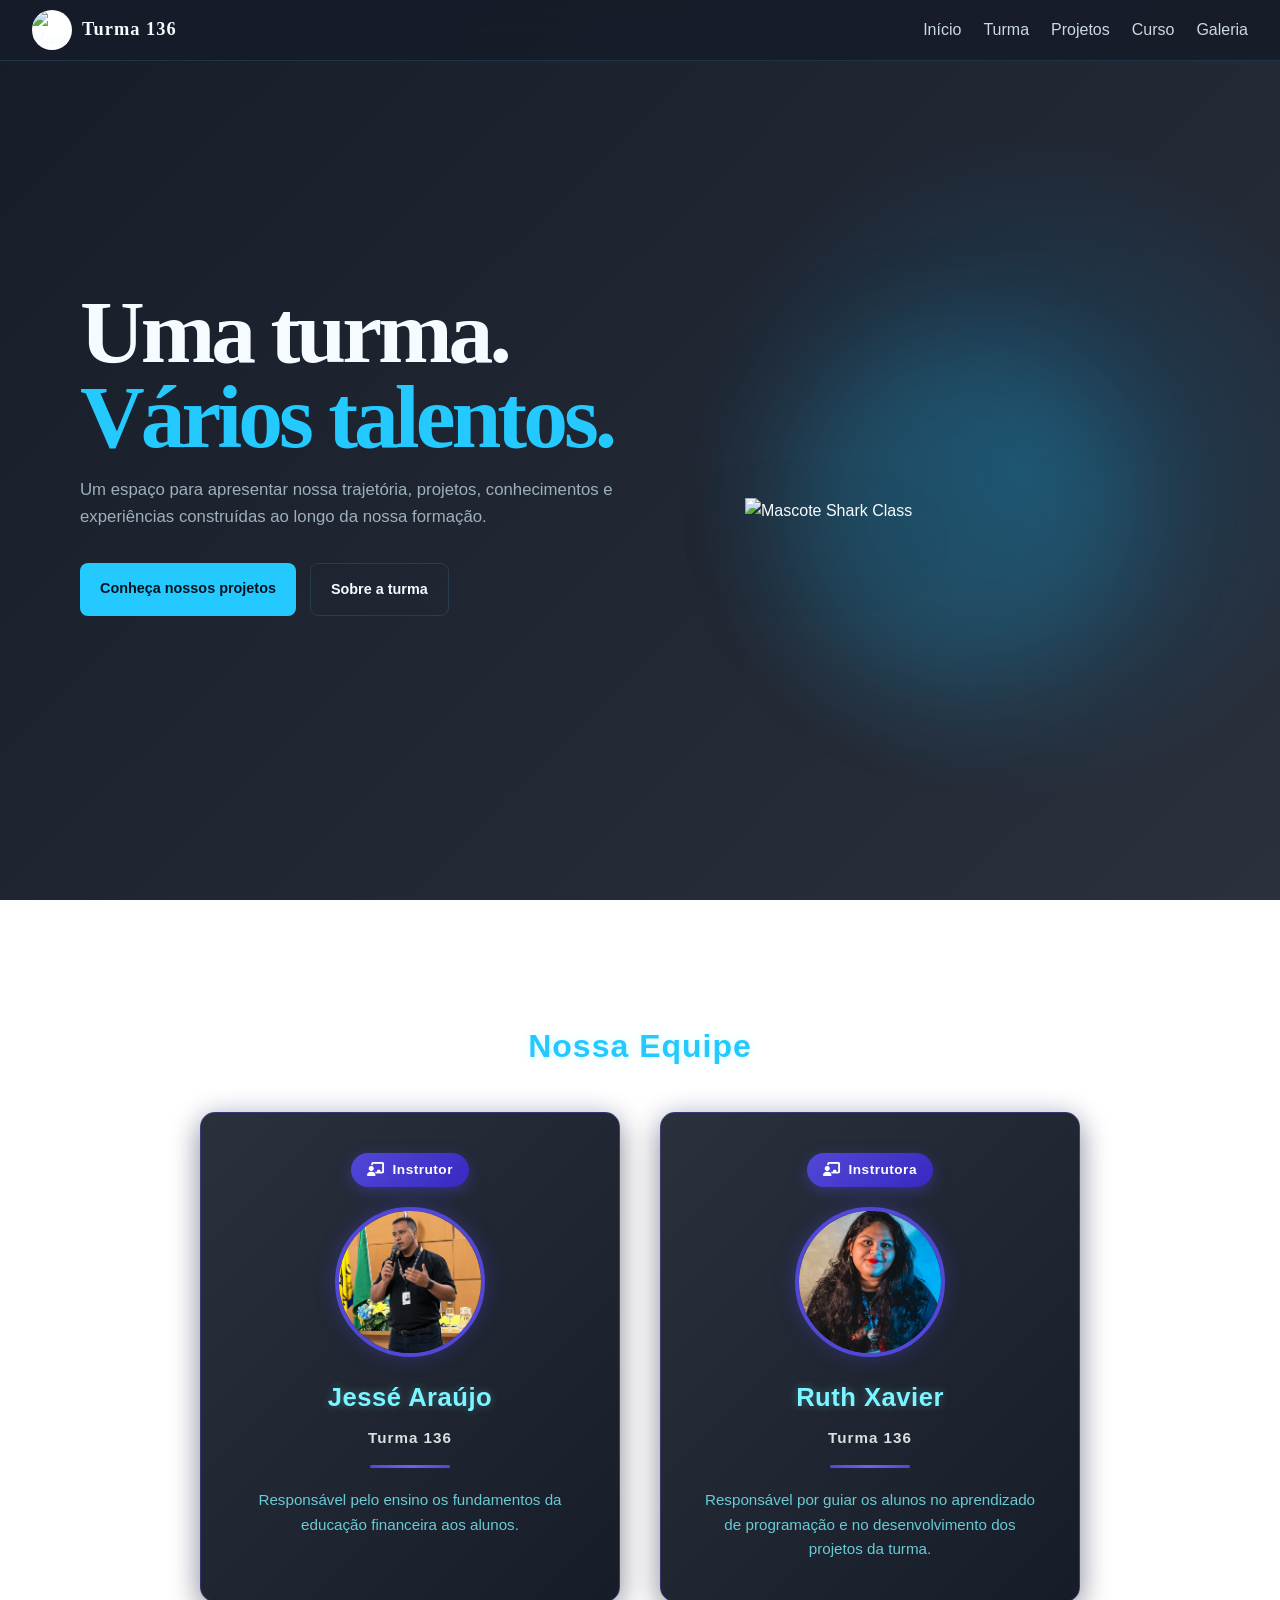
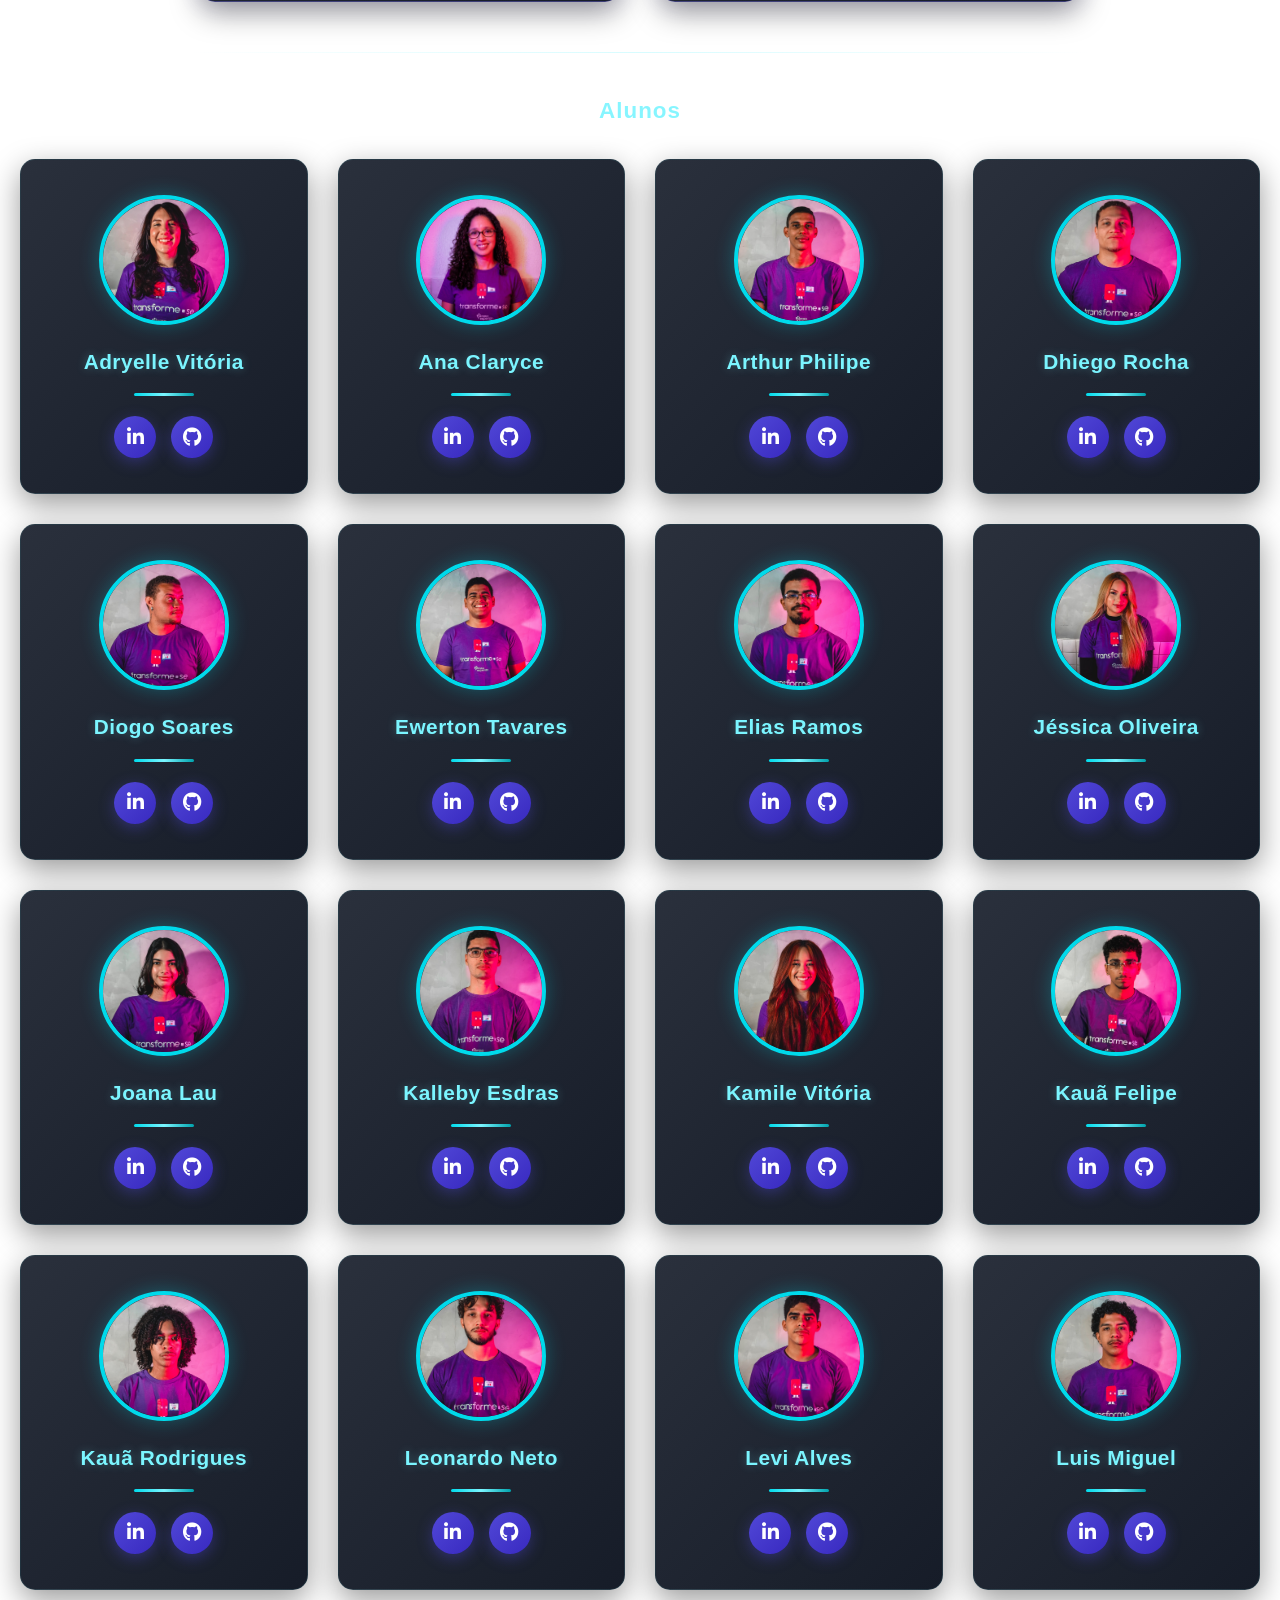
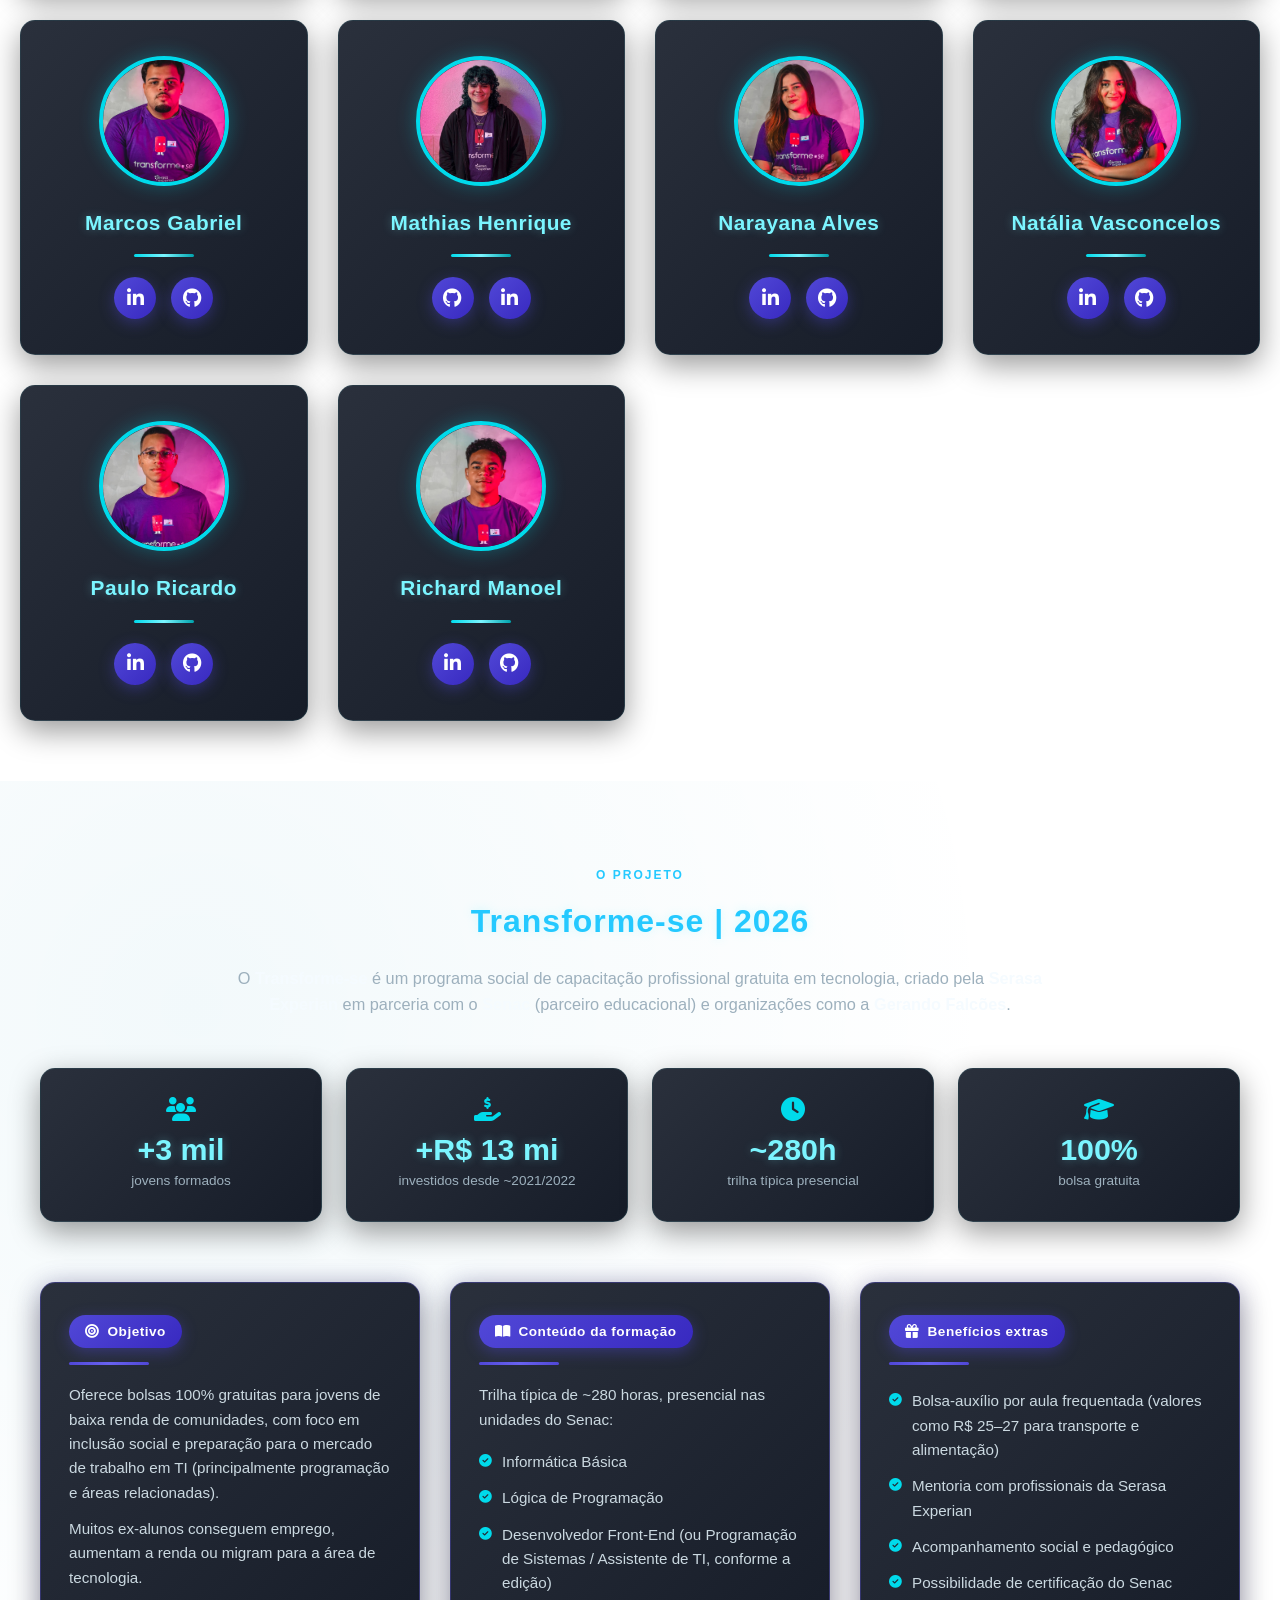
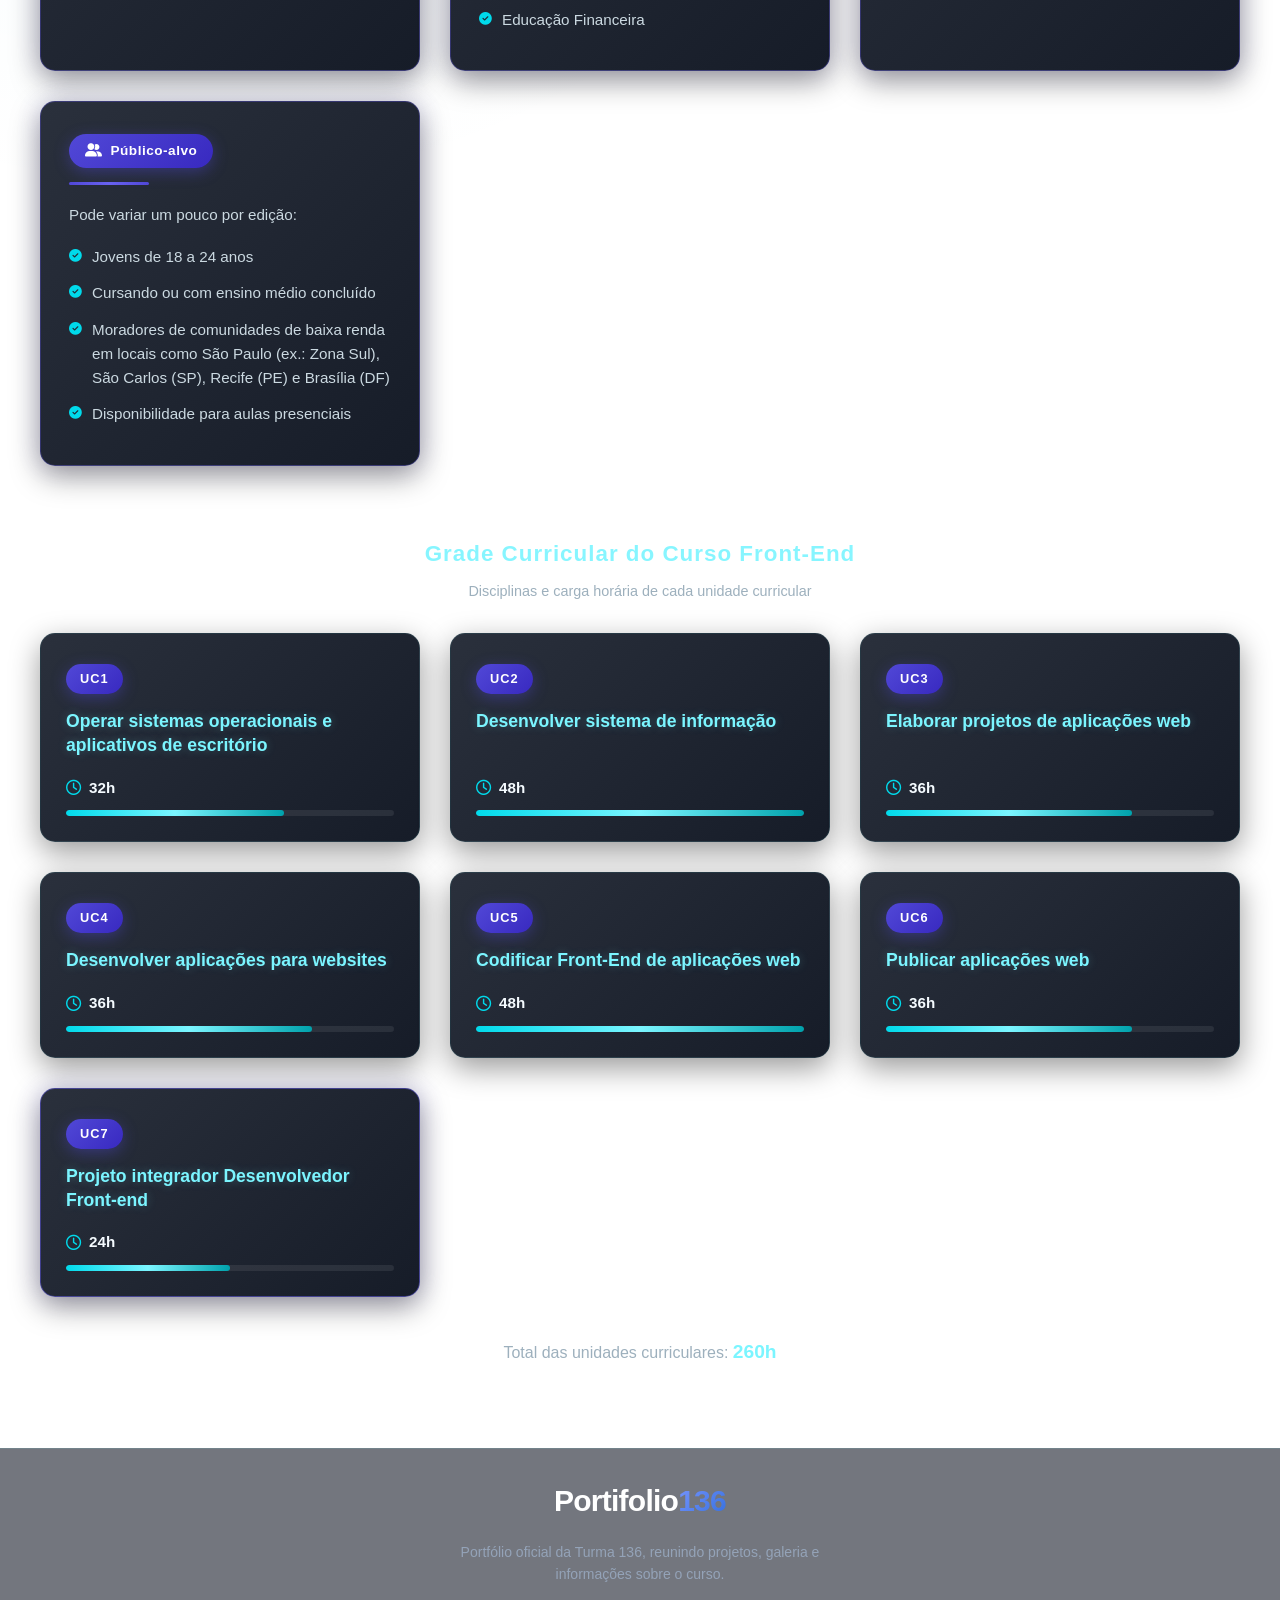
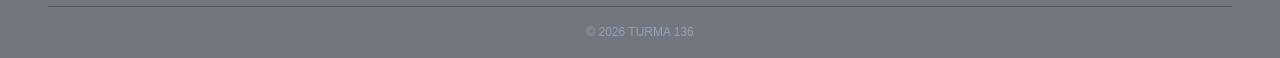
==== commit f09ac55e: "Melhorando a navBar" ====
--- a/index.html
+++ b/index.html
@@ -574,7 +574,6 @@
       <div class="footer-bottom">
         <p>&copy; 2026 TURMA 136</p>
       </div>
-      <div></div>
     </footer>
   </section>
 
--- a/style/header.css
+++ b/style/header.css
@@ -13,25 +13,25 @@
 }
 
 .nav {
-    min-height: 82px;
-    padding-block: 10px;
+    min-height: 60px;
+    padding-block: 6px;
     display: flex;
     align-items: center;
     justify-content: space-between;
     flex-wrap: wrap;
-    gap: 12px clamp(16px, 3vw, 30px);
+    gap: 8px clamp(14px, 3vw, 26px);
 }
 
 .brand {
     display: flex;
     align-items: center;
-    gap: 12px;
+    gap: 10px;
     min-width: 0;
 }
 
 .brand img {
-    width: clamp(44px, 6vw, 54px);
-    height: clamp(44px, 6vw, 54px);
+    width: clamp(34px, 5vw, 40px);
+    height: clamp(34px, 5vw, 40px);
     flex-shrink: 0;
     object-fit: contain;
     border-radius: 50%;
@@ -42,25 +42,25 @@
     display: block;
     font-family: 'Space Grotesk';
     letter-spacing: 1px;
-    font-size: clamp(1.1rem, 3.5vw, 1.3rem);
+    font-size: clamp(1rem, 3vw, 1.15rem);
     white-space: nowrap;
 }
 
 .brand span {
     color: var(--muted);
-    font-size: .72rem;
+    font-size: .68rem;
 }
 
 nav {
     display: flex;
     flex-wrap: wrap;
-    gap: 6px clamp(14px, 2vw, 26px);
+    gap: 4px clamp(12px, 2vw, 22px);
 }
 
 nav a {
     color: #cbd9e1;
-    font-size: clamp(.95rem, 1.5vw, 1.1rem);
-    padding-block: 6px;
+    font-size: clamp(.9rem, 1.5vw, 1rem);
+    padding-block: 4px;
     transition: .25s;
 }
 
@@ -71,9 +71,9 @@
 @media (max-width: 800px) {
     .nav {
         min-height: auto;
-        padding-block: 12px;
+        padding-block: 10px;
         justify-content: center;
-        gap: 8px;
+        gap: 6px;
     }
 
     nav {
@@ -90,7 +90,7 @@
     }
 
     nav a {
-        font-size: .95rem;
+        font-size: .9rem;
     }
 }
 
@@ -101,6 +101,6 @@
     }
 
     nav a {
-        font-size: .9rem;
+        font-size: .85rem;
     }
 }
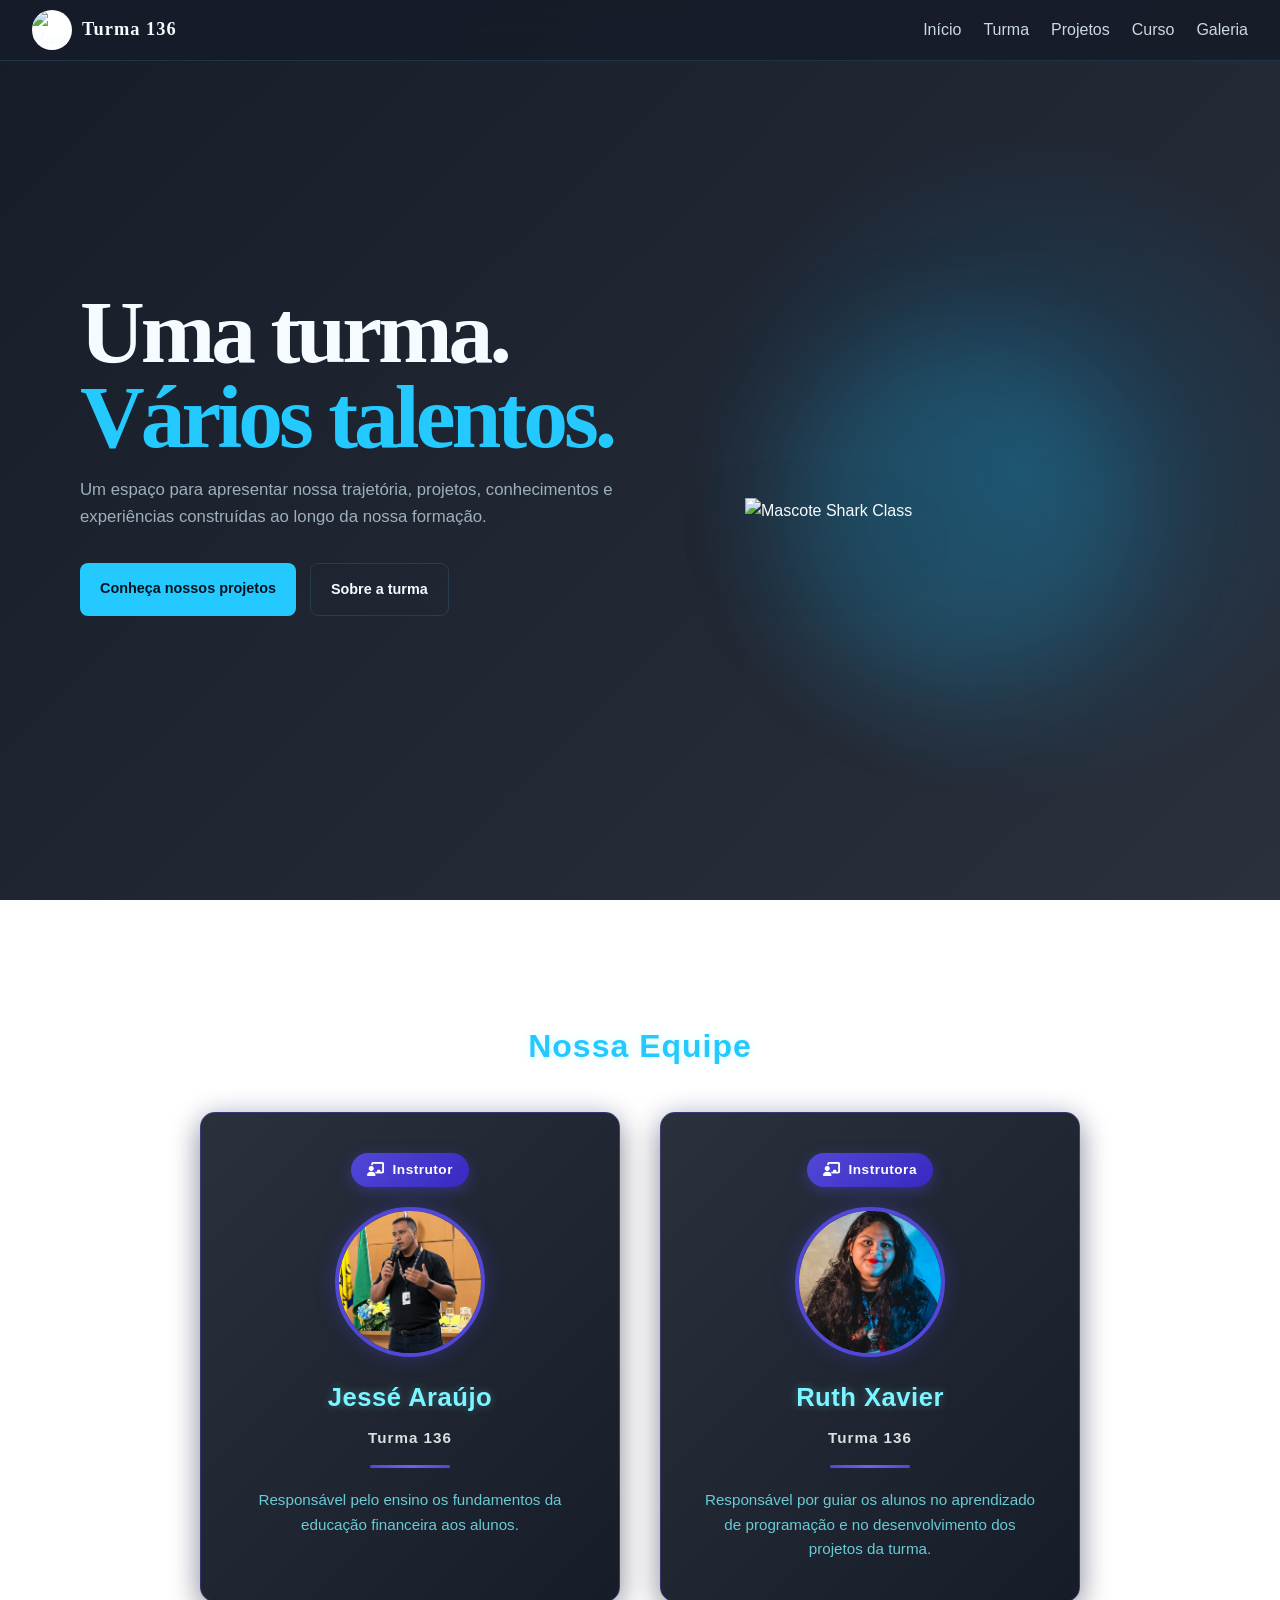
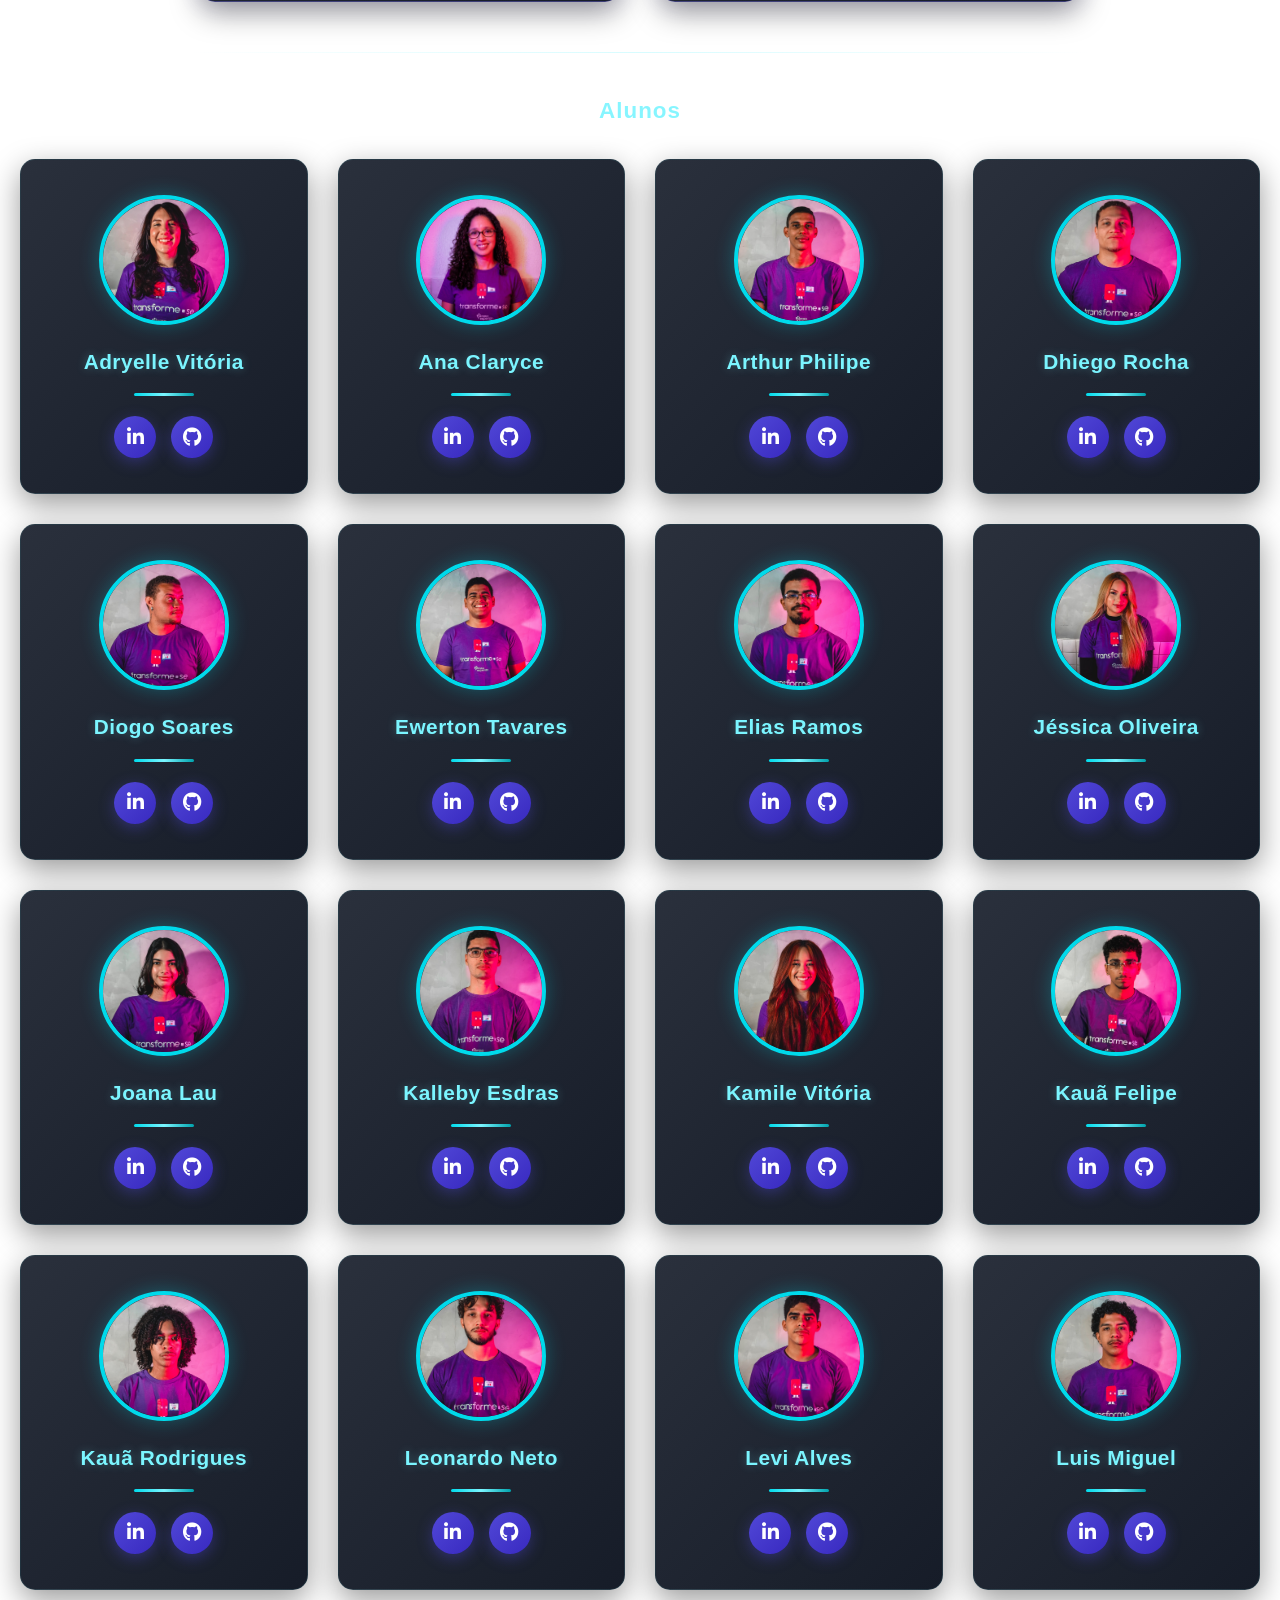
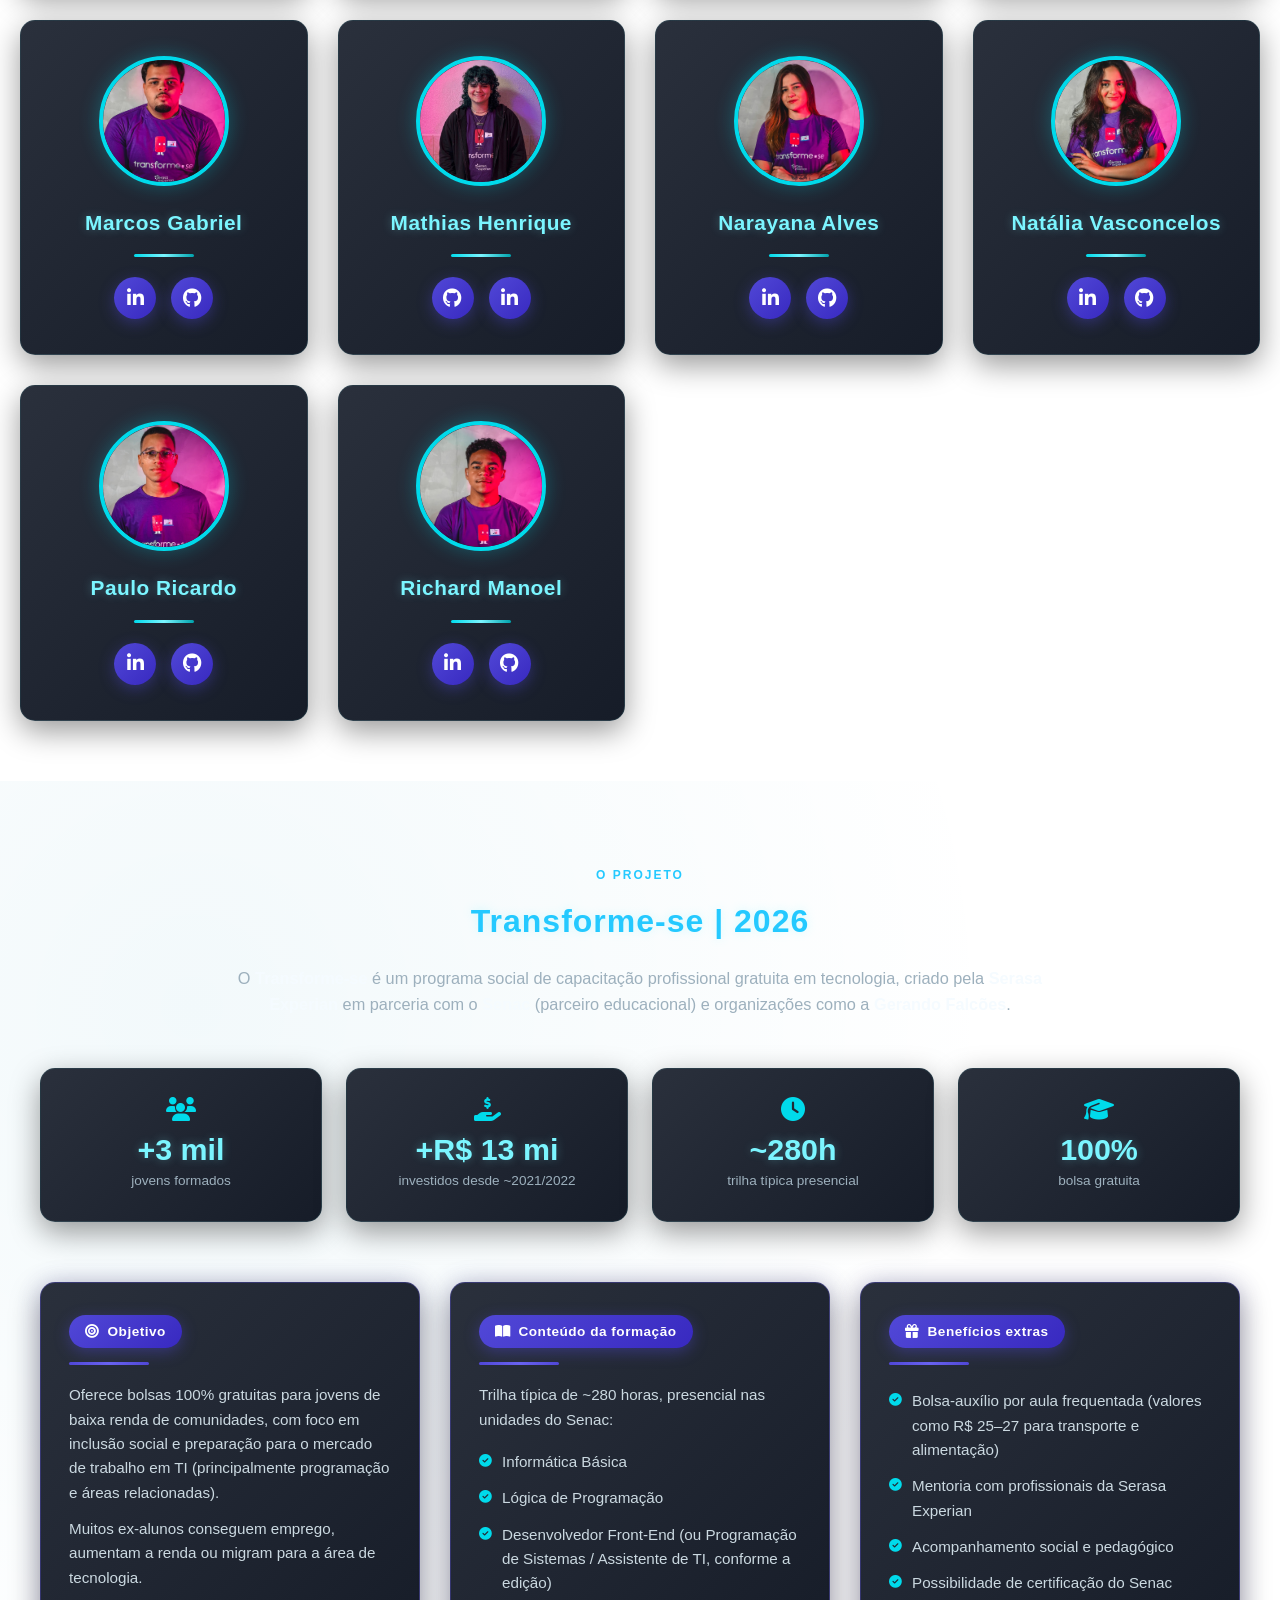
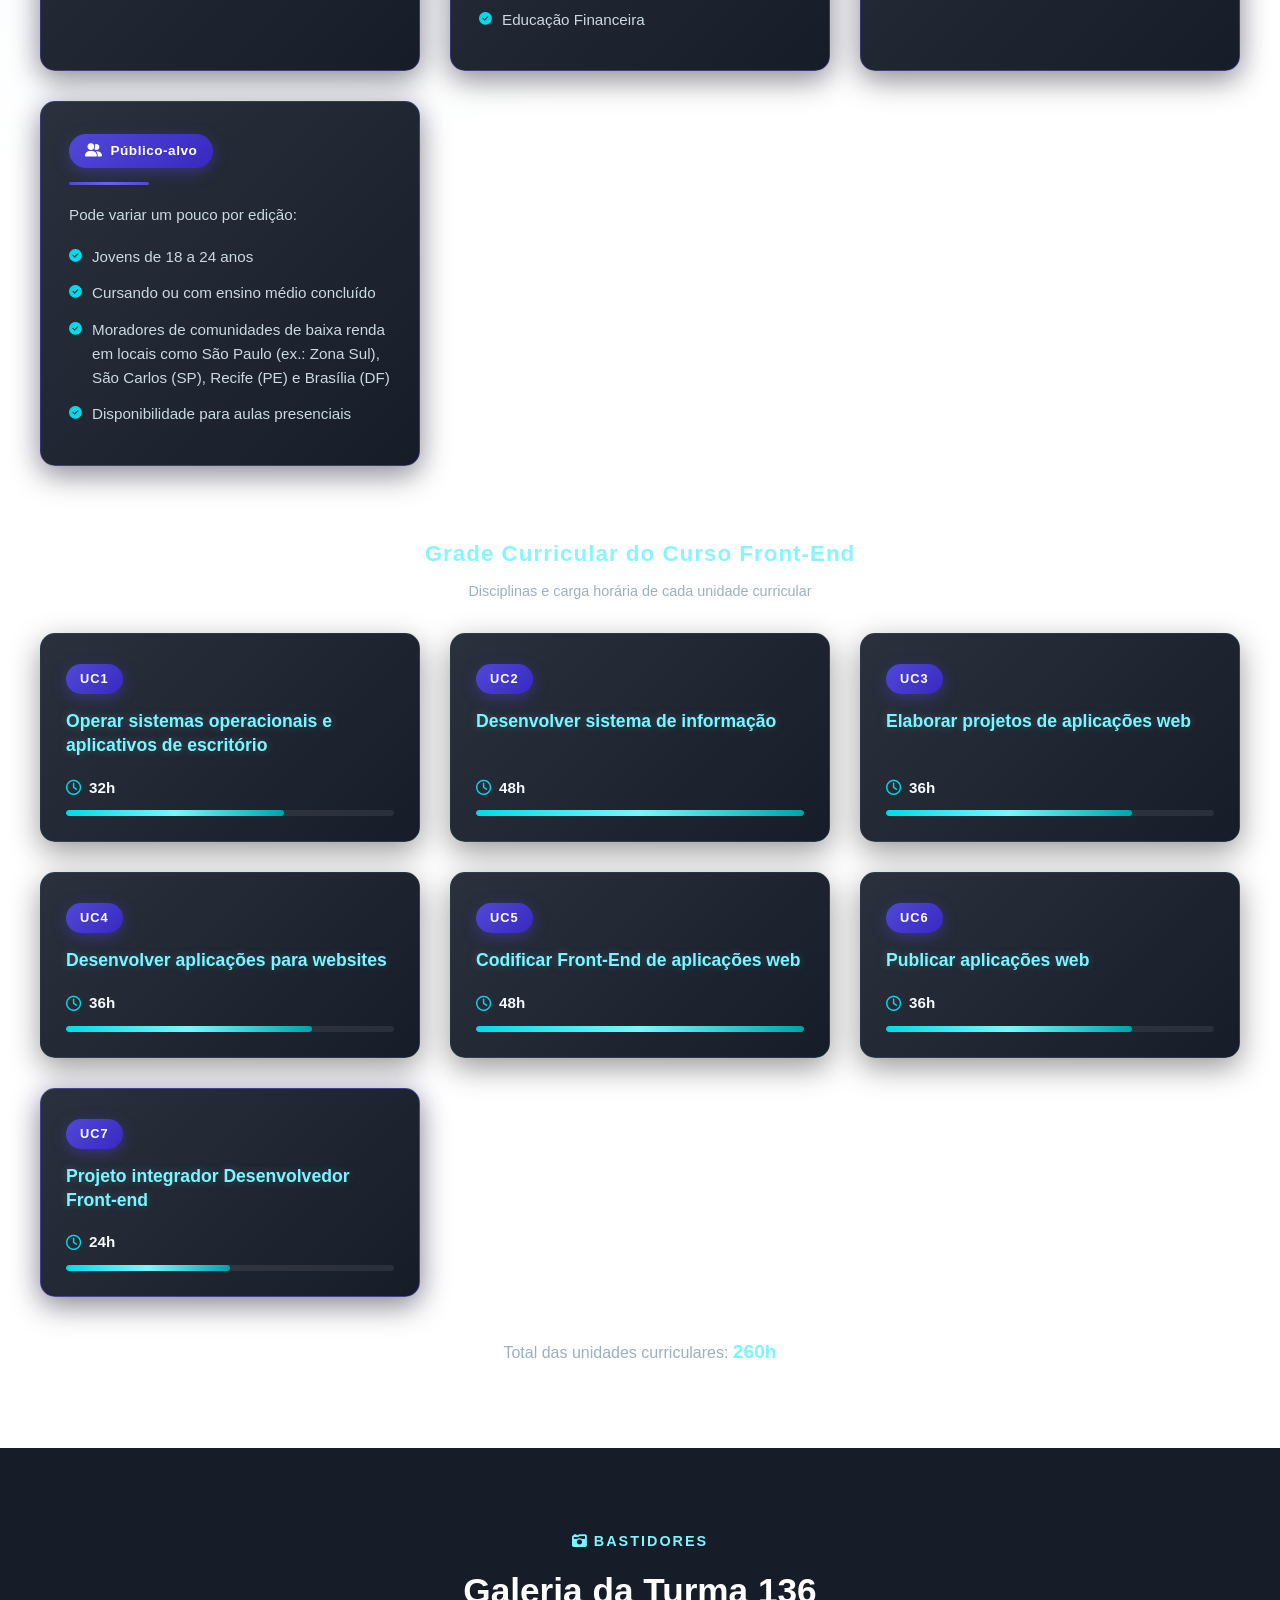
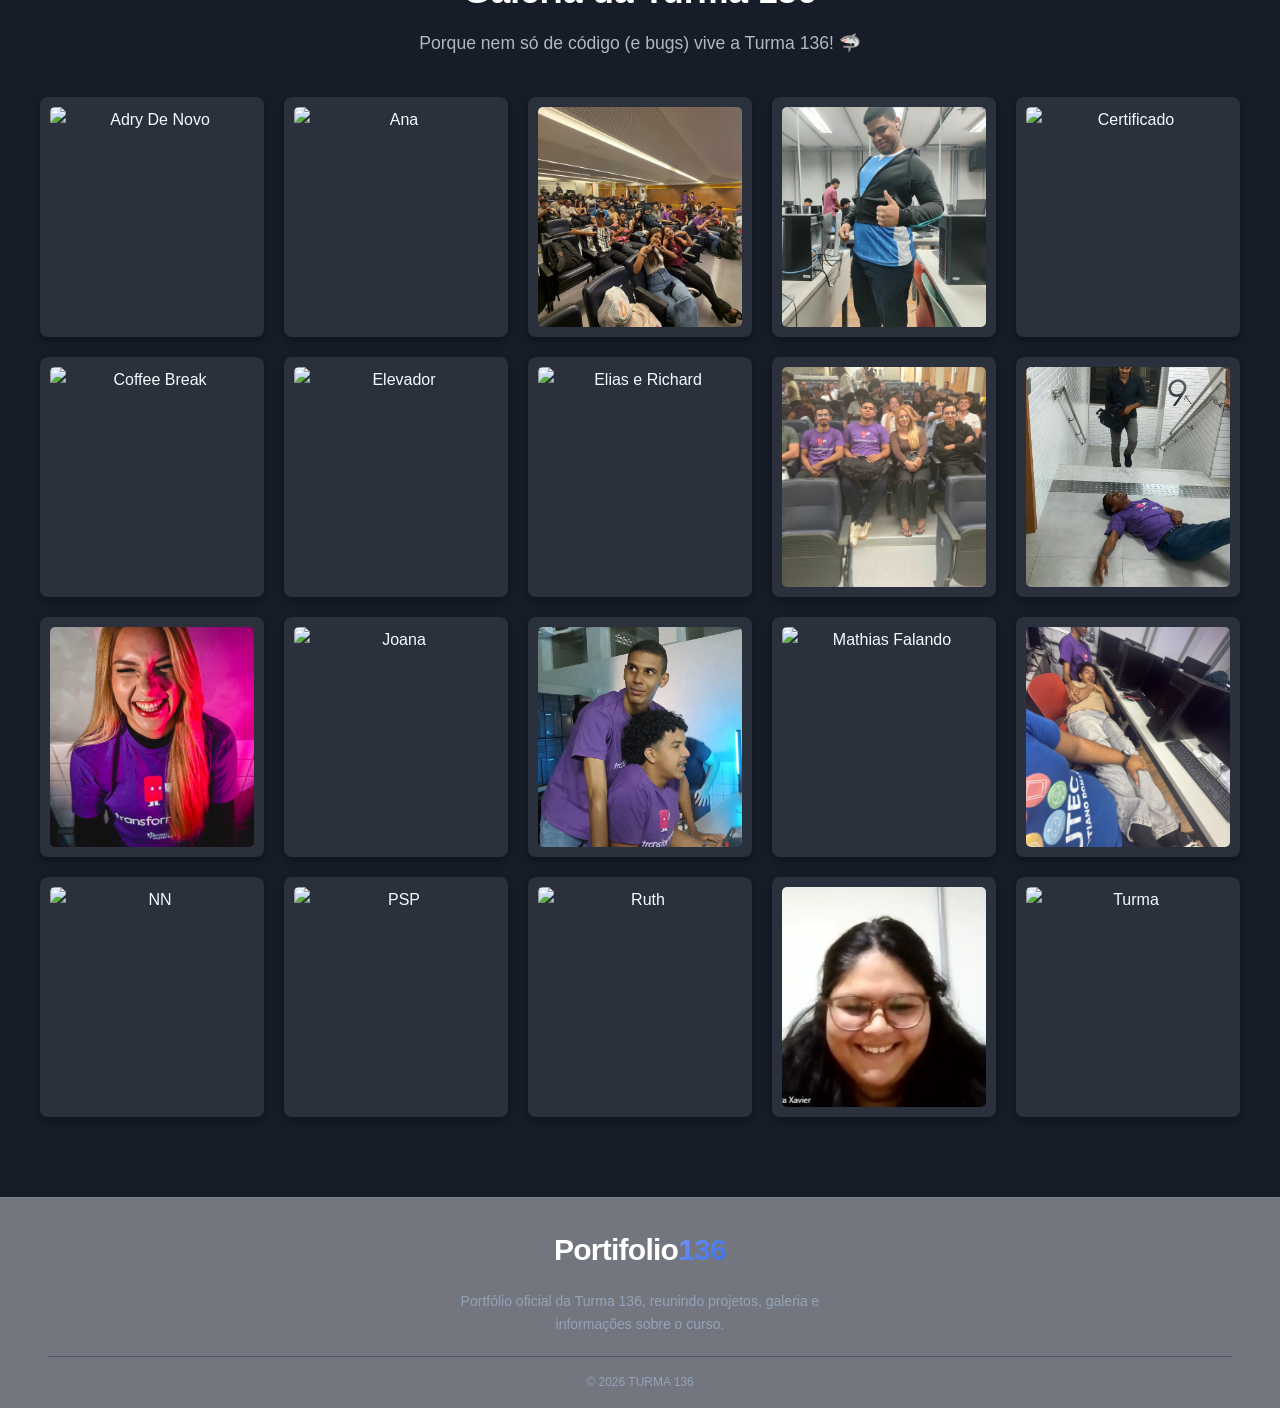
==== commit 00c8a7fb: "Adicionando seção de galeria" ====
--- a/index.html
+++ b/index.html
@@ -17,6 +17,7 @@
   <link rel="stylesheet" href="style/curso.css">
   <link rel="stylesheet" href="style/header.css">
   <link rel="stylesheet" href="style/footer.css">
+  <link rel="stylesheet" href="style/galeira.css">
   <title>Portifólio | Turma 136</title>
 </head>
 
@@ -36,7 +37,7 @@
         <a href="#turma">Turma</a>
         <a href="#projetos">Projetos</a>
         <a href="#curso">Curso</a>
-        <a href="#contato">Galeria</a>
+        <a href="#galeria">Galeria</a>
       </nav>
     </div>
   </header>
@@ -547,6 +548,41 @@
       </div>
     </section>
 
+    <section id="galeria" class="galeria-section">
+      <div class="galeria-container">
+
+        <div class="galeria-header">
+          <span class="galeria-tag"><i class="fa-solid fa-camera-retro"></i> BASTIDORES</span>
+          <h2 class="galeria-titulo">Galeria da Turma 136</h2>
+          <p class="galeria-intro">Porque nem só de código (e bugs) vive a Turma 136! 🦈</p>
+        </div>
+
+        <div class="galeria-grid">
+          <div class="galeria-item"><img src="assents/galeria/AdryDeNovo.png" alt="Adry De Novo"></div>
+          <div class="galeria-item"><img src="assents/galeria/AnaKkkkk.png" alt="Ana"></div>
+          <div class="galeria-item"><img src="assents/galeria/apresentaçãoTurma.jpeg" alt="Apresentação da Turma"></div>
+          <div class="galeria-item"><img src="assents/galeria/CasacoPequeno.jpeg" alt="Casaco Pequeno"></div>
+          <div class="galeria-item"><img src="assents/galeria/Certificado.png" alt="Certificado"></div>
+          <div class="galeria-item"><img src="assents/galeria/CoffeBreak.png" alt="Coffee Break"></div>
+          <div class="galeria-item"><img src="assents/galeria/Elevador.png" alt="Elevador"></div>
+          <div class="galeria-item"><img src="assents/galeria/Elias_Richard.png" alt="Elias e Richard"></div>
+          <div class="galeria-item"><img src="assents/galeria/Empregabilidade.jpeg" alt="Empregabilidade"></div>
+          <div class="galeria-item"><img src="assents/galeria/Escada.jpeg" alt="Escada"></div>
+          <div class="galeria-item"><img src="assents/galeria/JessicaRindo.JPG" alt="Jessica Rindo"></div>
+          <div class="galeria-item"><img src="assents/galeria/Joana.png" alt="Joana"></div>
+          <div class="galeria-item"><img src="assents/galeria/LoveArthurLuis.png" alt="Love Arthur Luis"></div>
+          <div class="galeria-item"><img src="assents/galeria/Mathiasfalando.png" alt="Mathias Falando"></div>
+          <div class="galeria-item"><img src="assents/galeria/Miguel.jpeg" alt="Miguel"></div>
+          <div class="galeria-item"><img src="assents/galeria/NN.png" alt="NN"></div>
+          <div class="galeria-item"><img src="assents/galeria/PSP.png" alt="PSP"></div>
+          <div class="galeria-item"><img src="assents/galeria/Ruthkkkj.png" alt="Ruth"></div>
+          <div class="galeria-item"><img src="assents/galeria/ruthlives.jpeg" alt="Ruth Lives"></div>
+          <div class="galeria-item"><img src="assents/galeria/Turma.png" alt="Turma"></div>
+        </div>
+
+      </div>
+    </section>
+
   </main>
 
   <!-- =============== -->
@@ -577,6 +613,8 @@
     </footer>
   </section>
 
+  <script src="script/script.js"></script>
+
 </body>
 
 </html>
--- a/style/galeira.css
+++ b/style/galeira.css
@@ -0,0 +1,116 @@
+.galeria-section {
+  padding: 80px 20px;
+  background-color: #161C28;
+  text-align: center;
+}
+
+.galeria-container {
+  max-width: 1200px;
+  margin: 0 auto;
+}
+
+.galeria-header {
+  margin-bottom: 40px;
+}
+
+.galeria-tag {
+  color: #7BF5FF;
+  font-weight: 700;
+  letter-spacing: 2px;
+  font-size: 0.9rem;
+  display: inline-block;
+  margin-bottom: 10px;
+  text-transform: uppercase;
+}
+
+.galeria-titulo {
+  color: #ffffff;
+  font-size: 2.2rem;
+  margin-bottom: 10px;
+}
+
+.galeria-intro {
+  color: #b0b8c4;
+  font-size: 1.1rem;
+}
+
+.galeria-grid {
+  display: grid;
+  grid-template-columns: repeat(auto-fill, minmax(220px, 1fr));
+  gap: 20px; 
+}
+
+.galeria-item {
+  background-color: #2A303C;
+  padding: 8px;
+  border-radius: 8px;
+  box-shadow: 0 4px 10px rgba(0, 0, 0, 0.3);
+  border: 2px solid transparent;
+  transition: transform 0.3s ease, border-color 0.3s, box-shadow 0.3s;
+  cursor: pointer;
+}
+
+.galeria-item img {
+  width: 100%;
+  height: 220px; 
+  object-fit: cover; 
+  border-radius: 5px;
+  display: block;
+}
+
+.galeria-item:hover {
+  transform: scale(1.1) rotate(4deg); 
+  border-color: #6A63F1; /* Tom de Roxo da paleta */
+  box-shadow: 0 8px 20px rgba(106, 99, 241, 0.4);
+  z-index: 10;
+  position: relative;
+}
+
+.galeria-item:nth-child(even):hover {
+  transform: scale(1.1) rotate(-4deg);
+}
+
+.modal {
+  display: none;
+  position: fixed;
+  z-index: 9999;
+  left: 0;
+  top: 0;
+  width: 100%;
+  height: 100%;
+  background-color: rgba(22, 28, 40, 0.9); 
+  backdrop-filter: blur(5px); 
+  align-items: center;
+  justify-content: center;
+}
+
+.modal-conteudo {
+  max-width: 90%;
+  max-height: 85vh; 
+  border-radius: 10px;
+  box-shadow: 0 0 30px rgba(106, 99, 241, 0.5); 
+  animation: darZoom 0.3s ease; 
+}
+
+
+@keyframes darZoom {
+  from { transform: scale(0.5); opacity: 0; }
+  to { transform: scale(1); opacity: 1; }
+}
+
+.fechar-modal {
+  position: absolute;
+  top: 30px;
+  right: 40px;
+  color: #7BF5FF;
+  font-size: 50px;
+  font-weight: bold;
+  cursor: pointer;
+  transition: 0.3s;
+}
+
+.fechar-modal:hover,
+.fechar-modal:focus {
+  color: #fff;
+  transform: scale(1.2);
+}
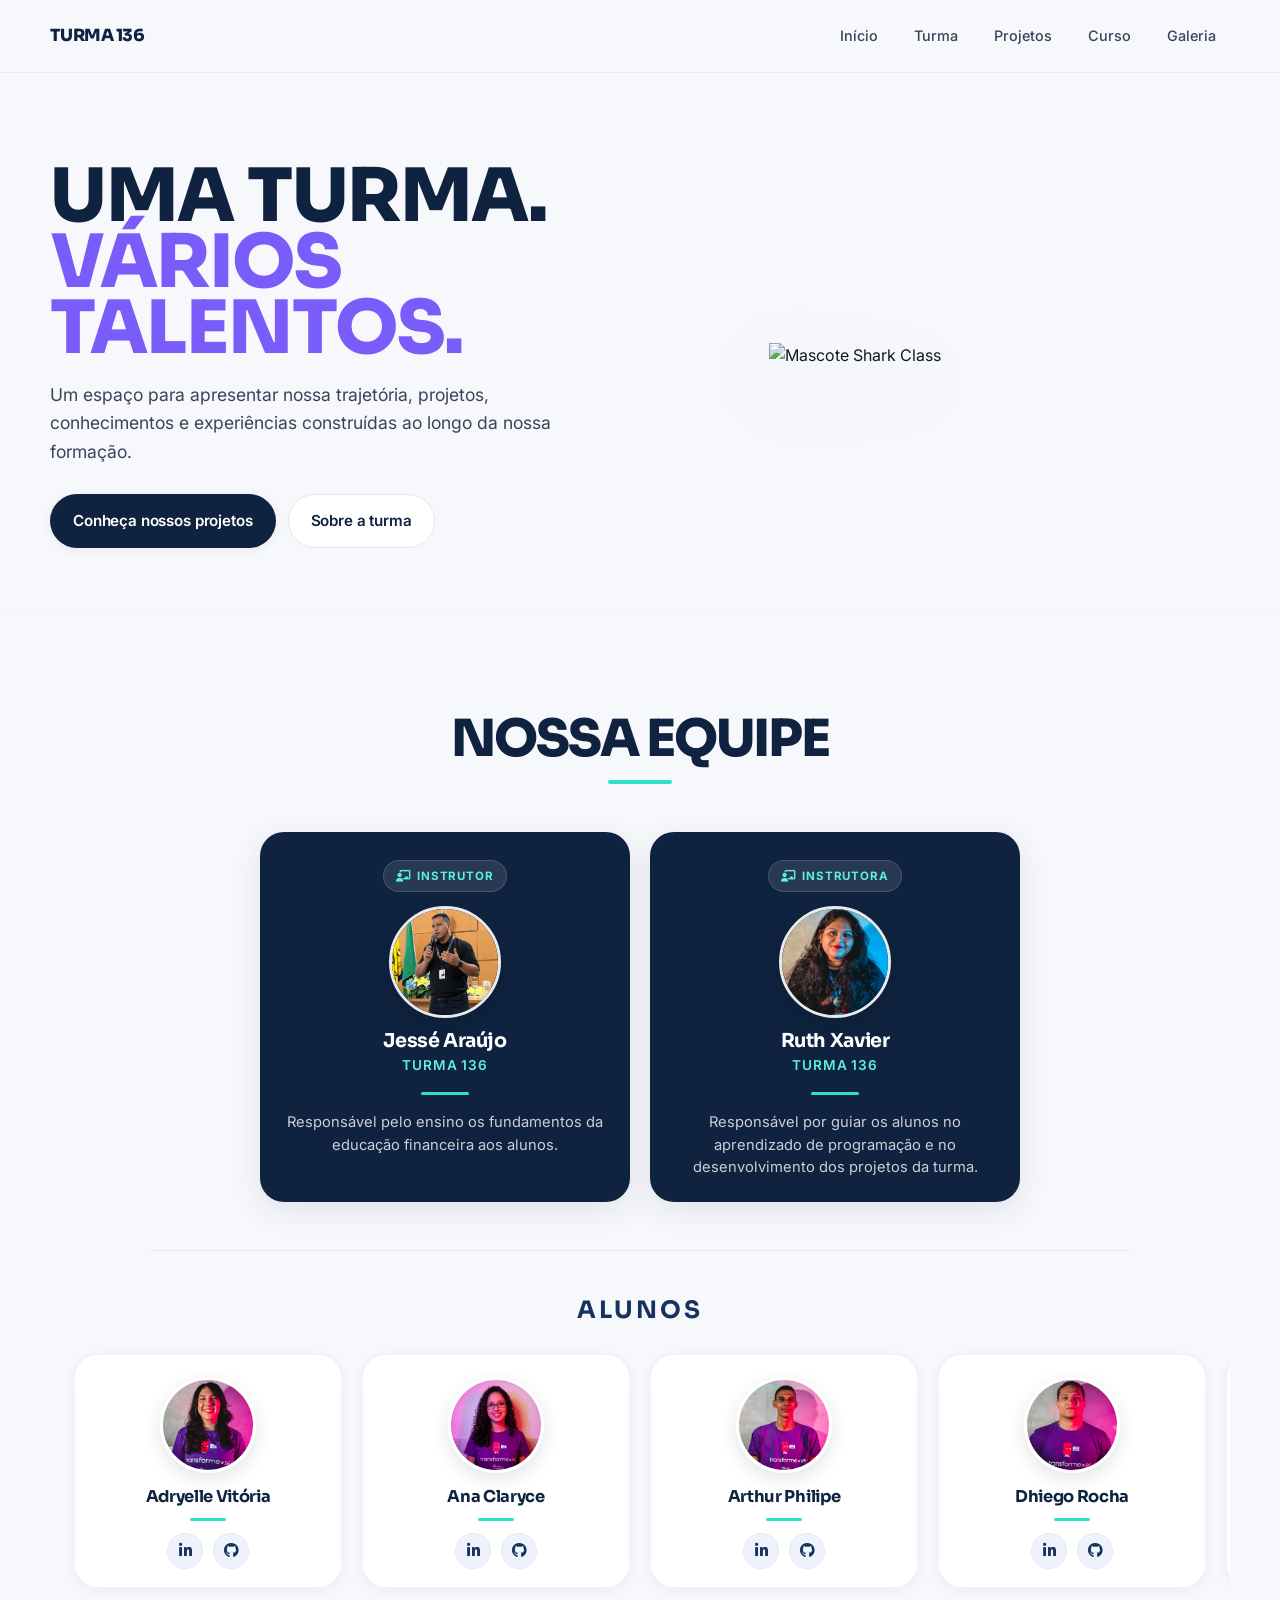
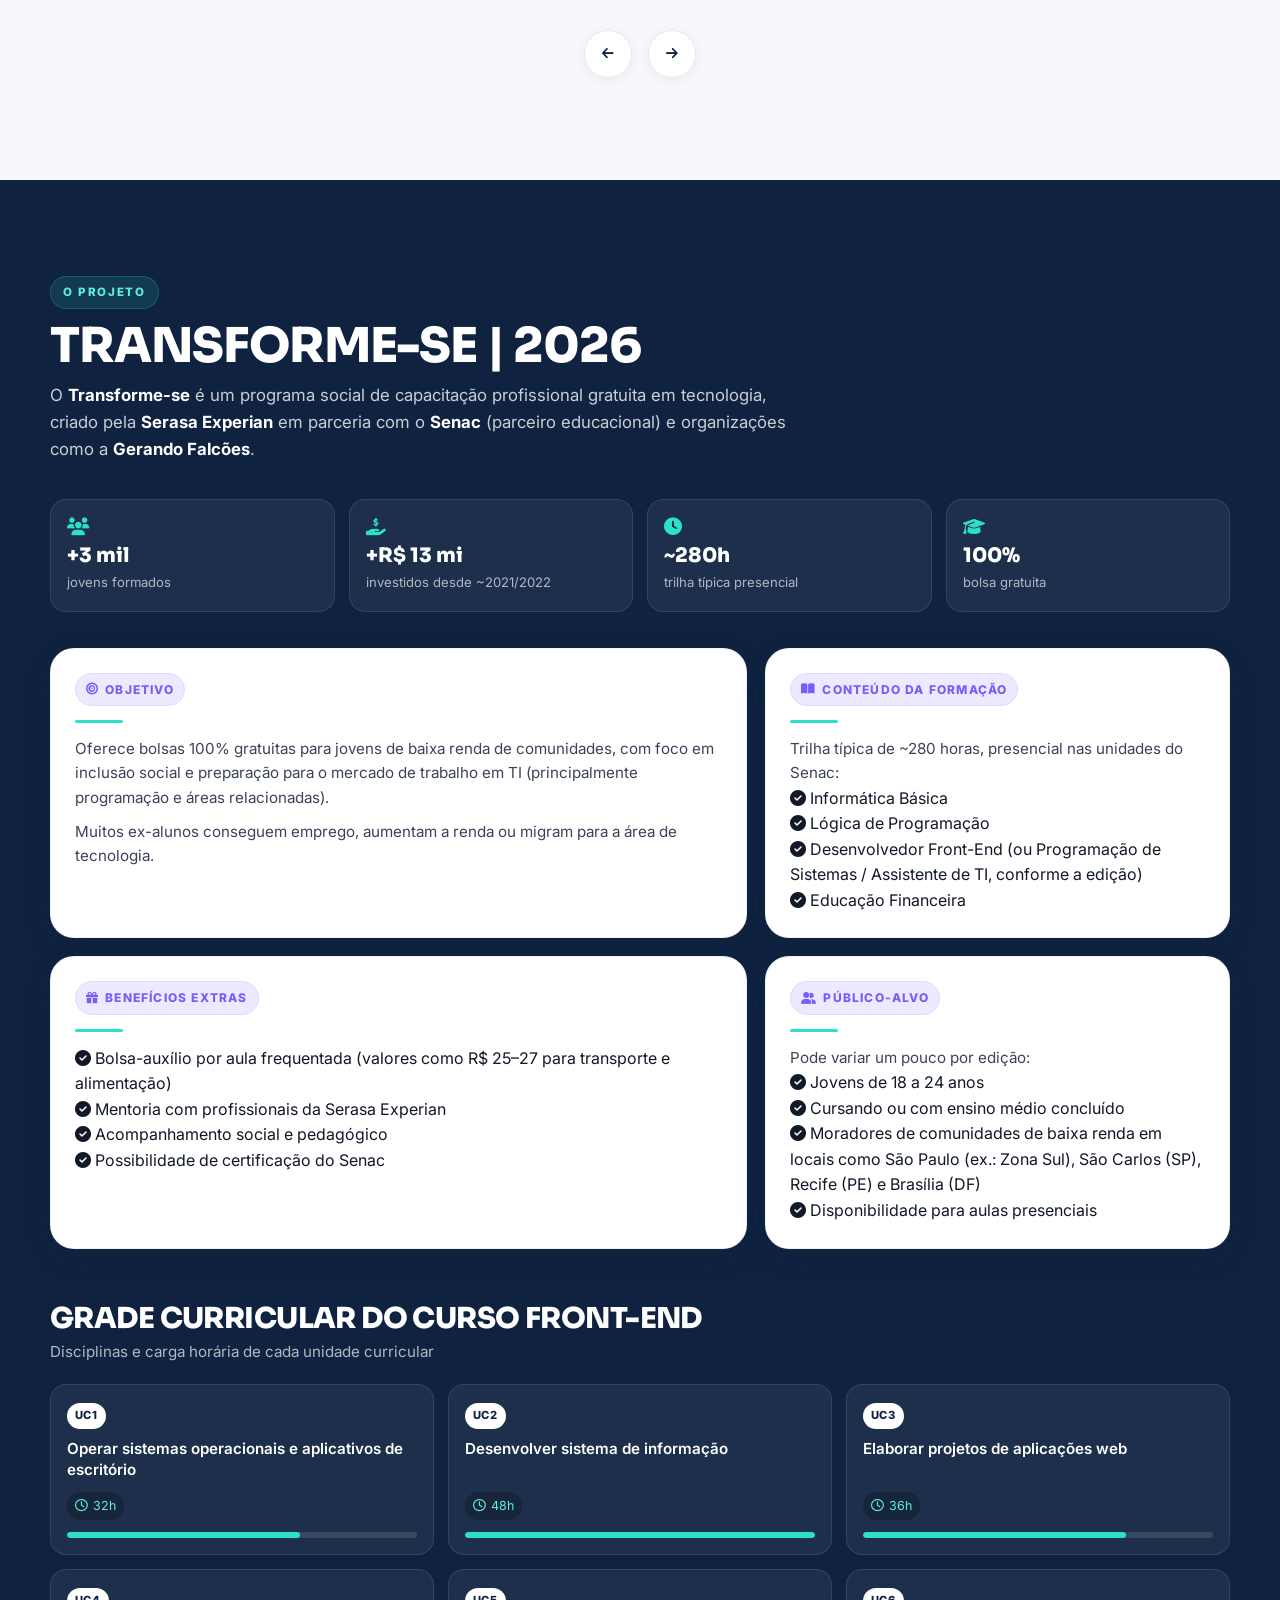
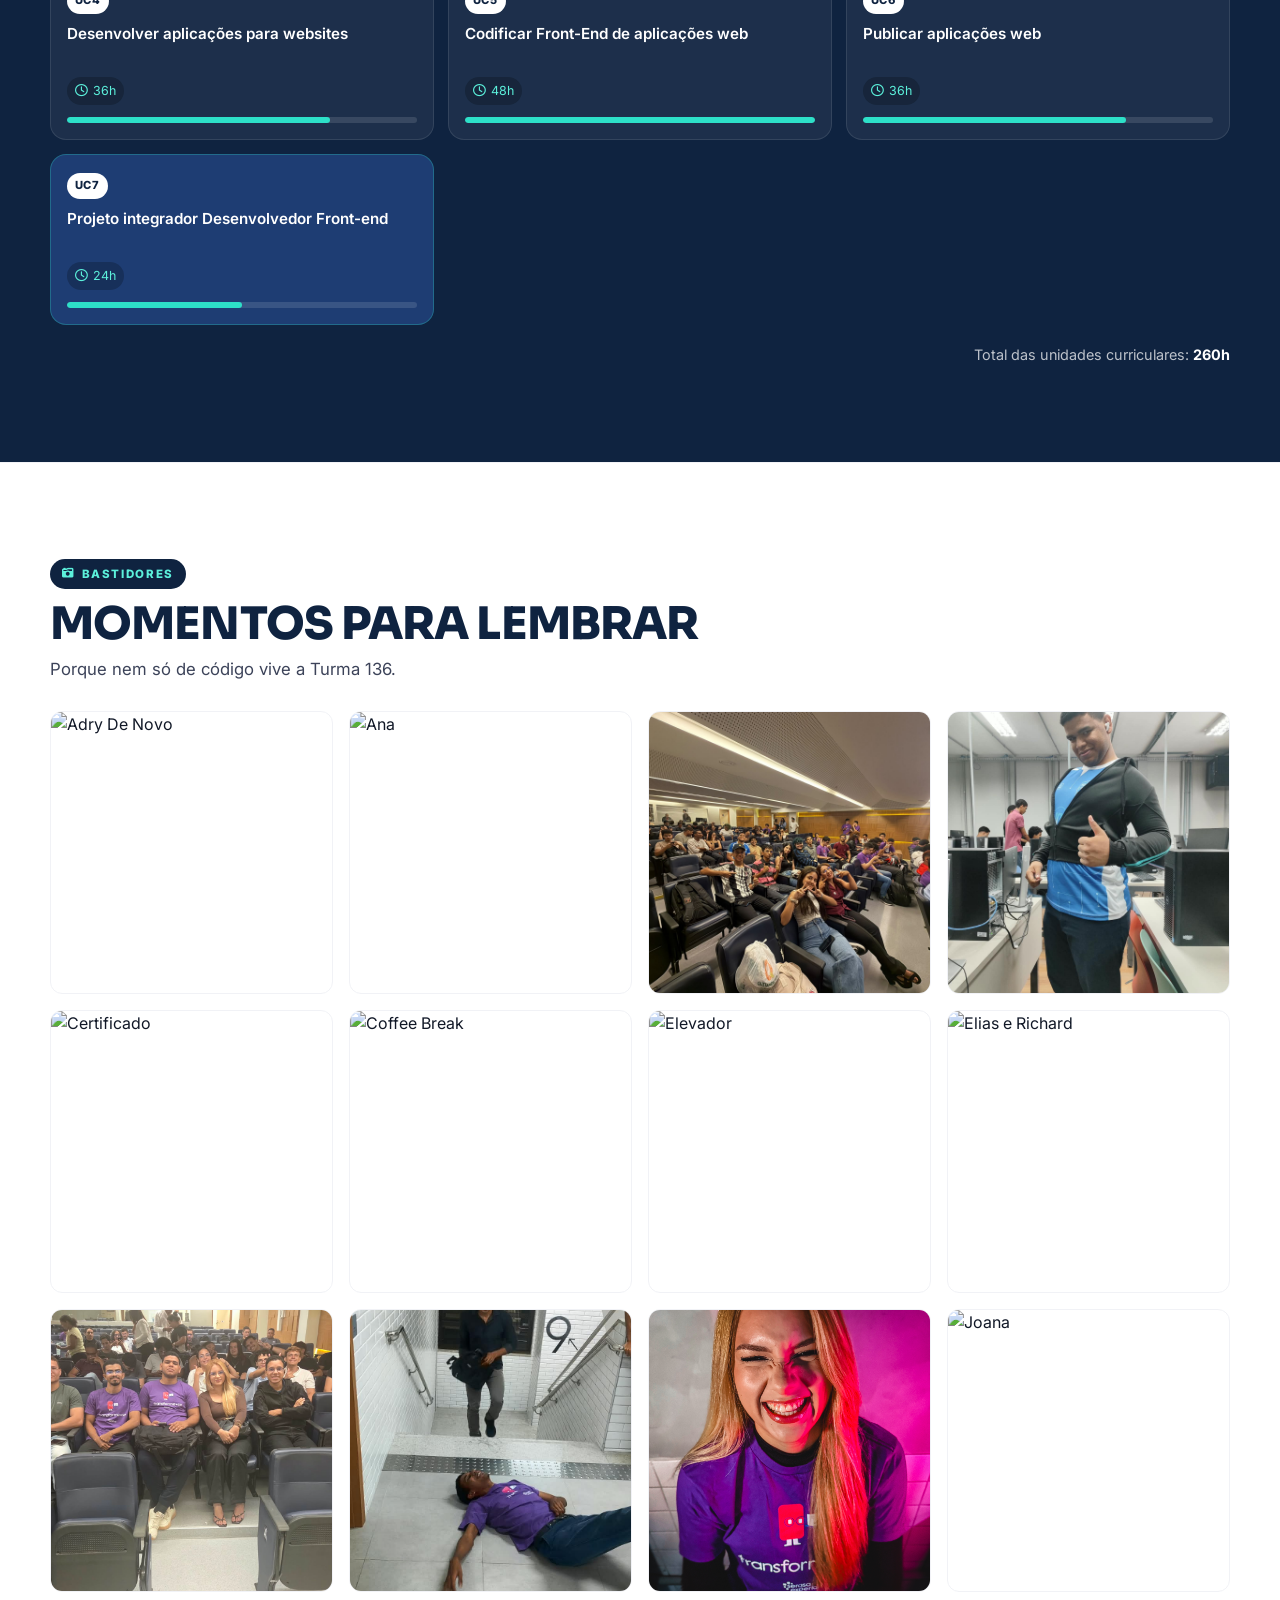
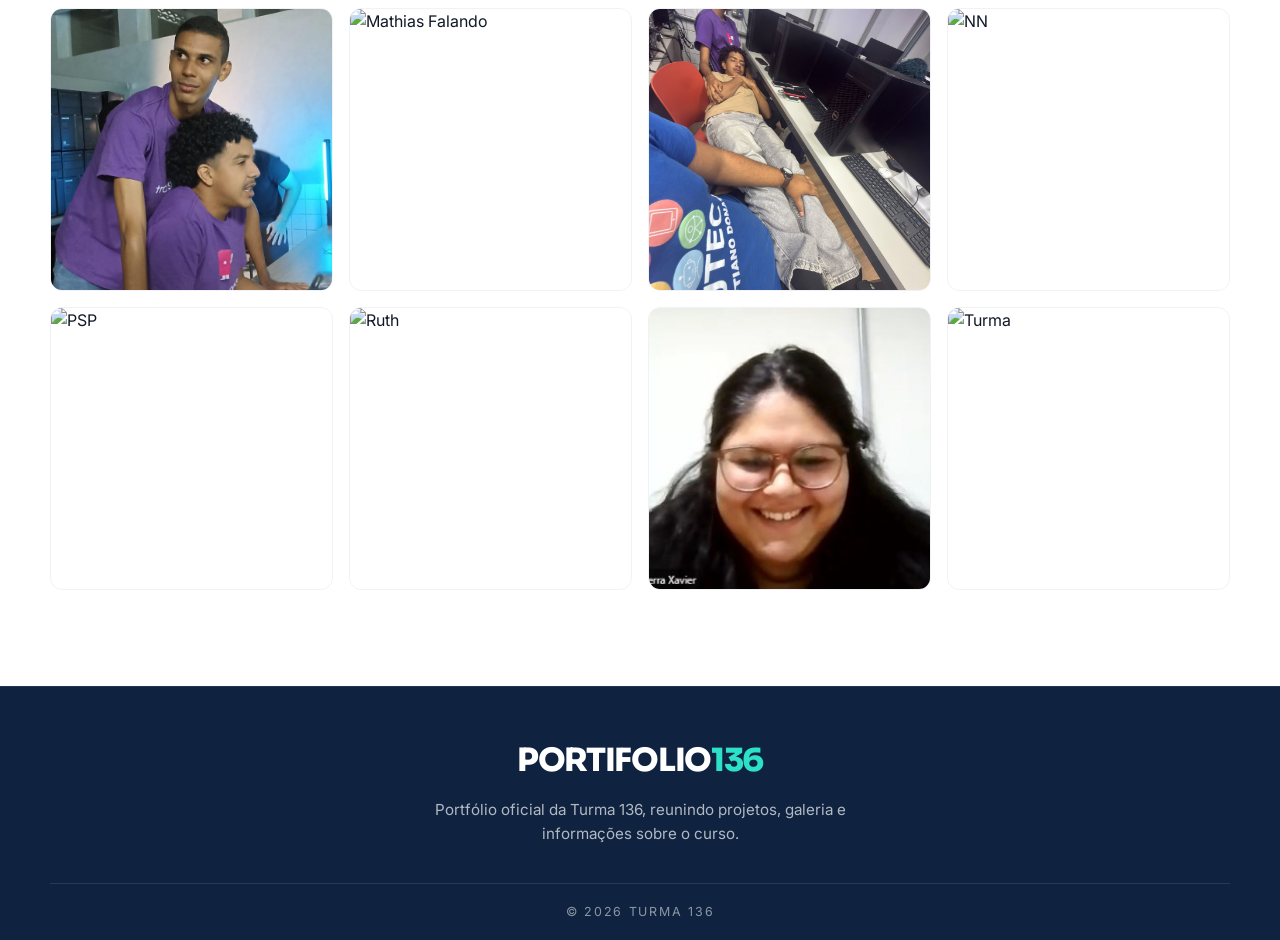
==== commit 105fa1f2: "Ajustando design" ====
--- a/index.html
+++ b/index.html
@@ -26,7 +26,6 @@
   <header class="header">
     <div class="container nav">
       <a href="#inicio" class="brand">
-        <img src="assents/imagens/SharkImage.png" alt="Mascote Tubarão da turma">
         <div>
           <strong>Turma 136</strong>
         </div>
@@ -553,8 +552,10 @@
 
         <div class="galeria-header">
           <span class="galeria-tag"><i class="fa-solid fa-camera-retro"></i> BASTIDORES</span>
-          <h2 class="galeria-titulo">Galeria da Turma 136</h2>
-          <p class="galeria-intro">Porque nem só de código (e bugs) vive a Turma 136! 🦈</p>
+          <h2 class="galeria-titulo">Momentos para lembrar
+          </h2>
+          <p class="galeria-intro">
+            Porque nem só de código vive a Turma 136.</p>
         </div>
 
         <div class="galeria-grid">
--- a/style/style.css
+++ b/style/style.css
@@ -1,38 +1,193 @@
+@import url('https://fonts.googleapis.com/css2?family=Inter:wght@400;500;600;700;800&family=Sora:wght@600;700;800&display=swap');
+
 :root {
-  --navy: #161c28;
-  --navy-2: #2a303c;
-  --blue: #078bd0;
-  --cyan: #24c9ff;
-  --white: #f5fbff;
-  --muted: #9db0bd;
-  --line: rgba(95, 180, 220, 0.16);
-  --yellow: #ffd429;
+  --blue-900: #0F2340;
+  --blue-800: #16325E;
+  --blue-700: #1E3D73;
+  --blue-50: #EEF2FB;
 
-  --bg-escuro-1: #161c28;
-  --bg-escuro-2: #2a303c;
-  --bg-gradiente: linear-gradient(135deg, #161c28 0%, #2a303c 100%);
-  --rosa-vivo-rgb: 242, 5, 92;
-  --rosa-claro-rgb: 242, 92, 190;
-  --roxo-magenta-rgb: 191, 4, 160;
+  --cyan-400: #2DE0C8;
+  --cyan-300: #5CF0DB;
+  --cyan-50: #E6FCF8;
+
+  --purple-600: #7A5CFA;
+  --purple-500: #8B75FF;
+  --purple-50: #EDE9FF;
+
+  --white: #FFFFFF;
+  --off-white: #F7F8FC;
+  --gray-100: #F1F2F6;
+  --gray-200: #E6E8EF;
+  --gray-400: #9AA0B3;
+  --gray-700: #3C4359;
+  --gray-900: #111827;
+
+  --radius-lg: 24px;
+  --radius-md: 16px;
+  --radius-pill: 999px;
+
+  --shadow-sm: 0 2px 12px rgba(15, 35, 64, 0.06);
+  --shadow-md: 0 8px 30px rgba(15, 35, 64, 0.10);
+  --shadow-glow: 0 0 0 1px rgba(122, 92, 250, 0.08), 0 12px 40px rgba(45, 224, 200, 0.15);
+
+  --max-w: 1180px;
+  --header-h: 72px;
+}
+
+*,
+*::before,
+*::after {
+  box-sizing: border-box;
 }
 
 * {
   margin: 0;
   padding: 0;
-  box-sizing: border-box;
 }
 
 html {
   scroll-behavior: smooth;
-  -webkit-text-size-adjust: 100%;
-  scroll-padding-top: 100px;
 }
 
 body {
-  font-family: "Inter", sans-serif;
-  background: linear-gradient(135deg, #161c28 0%, #2a303c 100%) no-repeat fixed;
-  background-size: cover;
+  font-family: 'Inter', system-ui, -apple-system, Segoe UI, Roboto, sans-serif;
+  background: var(--off-white);
+  color: var(--gray-900);
+  line-height: 1.6;
+  -webkit-font-smoothing: antialiased;
+  text-rendering: optimizeLegibility;
+}
+
+img {
+  display: block;
+  max-width: 100%;
+}
+
+a {
+  color: inherit;
+  text-decoration: none;
+}
+
+ul {
+  list-style: none;
+}
+
+::selection {
+  background: var(--cyan-400);
+  color: var(--blue-900);
+}
+
+.container {
+  width: min(calc(100% - 48px), var(--max-w));
+  margin-inline: auto;
+}
+
+::-webkit-scrollbar {
+  width: 10px;
+  height: 10px;
+}
+
+::-webkit-scrollbar-thumb {
+  background: var(--blue-800);
+  border-radius: 999px;
+  border: 2px solid var(--off-white);
+}
+
+::-webkit-scrollbar-track {
+  background: var(--off-white);
+}
+
+h1,
+h2,
+h3 {
+  font-family: 'Sora', 'Inter', sans-serif;
+  letter-spacing: -0.02em;
+  line-height: 0.95;
+  text-wrap: balance;
+}
+
+.divider {
+  width: 48px;
+  height: 3px;
+  border-radius: 999px;
+  background: var(--cyan-400);
+  margin: 16px auto;
+}
+
+.btn {
+  display: inline-flex;
+  align-items: center;
+  justify-content: center;
+  gap: 8px;
+  padding: 14px 22px;
+  border-radius: var(--radius-pill);
+  font-weight: 600;
+  font-size: 0.95rem;
+  letter-spacing: -0.01em;
+  transition: transform .18s ease, background .2s ease, color .2s ease, box-shadow .2s ease;
+  border: 1.5px solid transparent;
+}
+
+.btn:active {
+  transform: scale(.98);
+}
+
+.btn.primary {
+  background: var(--blue-900);
   color: var(--white);
-  line-height: 1.6;
-  min-height: 100vh;
+  box-shadow: var(--shadow-sm);
+}
+
+.btn.primary:hover {
+  background: var(--blue-800);
+  box-shadow: var(--shadow-md);
+  transform: translateY(-1px);
+}
+
+.btn.secondary {
+  background: var(--white);
+  color: var(--blue-900);
+  border-color: var(--gray-200);
+}
+
+.btn.secondary:hover {
+  border-color: var(--purple-600);
+  color: var(--purple-600);
+  transform: translateY(-1px);
+}
+
+@media (prefers-reduced-motion: no-preference) {
+
+  .hero-text,
+  .mascot-area,
+  .professora-card,
+  .profile-card,
+  .uc-card,
+  .galeria-item {
+    animation: rise .6s ease both;
+  }
+
+  .profile-card:nth-child(2) {
+    animation-delay: .04s;
+  }
+
+  .profile-card:nth-child(3) {
+    animation-delay: .08s;
+  }
+
+  .profile-card:nth-child(4) {
+    animation-delay: .12s;
+  }
+}
+
+@keyframes rise {
+  from {
+    opacity: 0;
+    transform: translateY(12px);
+  }
+
+  to {
+    opacity: 1;
+    transform: translateY(0);
+  }
 }
--- a/style/hero.css
+++ b/style/hero.css
@@ -1,117 +1,76 @@
-.header {
-    position: sticky;
-    top: 0;
-    left: 0;
-    width: 100%;
-    z-index: 1000;
-    background: rgba(22, 28, 40, .85);
-    backdrop-filter: blur(16px);
-    border-bottom: 1px solid var(--line);
+.hero {
+    position: relative;
+    overflow: hidden;
+    background: var(--off-white);
+    padding: clamp(40px, 7vw, 96px) 0 clamp(32px, 5vw, 72px);
+    border-bottom: 1px solid var(--gray-100);
 }
 
-.hero {
-    min-height: 100vh;
-    display: flex;
-    align-items: center;
-    overflow: hidden;
-    background:
-        radial-gradient(circle at 80% 45%, rgba(0, 174, 255, .18), transparent 30%);
+.hero::before {
+    display: none;
 }
 
 .hero-content {
+    position: relative;
     display: grid;
-    grid-template-columns: 1.2fr .9fr;
-    gap: 0px;
+    grid-template-columns: 1.1fr .9fr;
+    align-items: center;
+    gap: clamp(24px, 5vw, 64px);
 }
 
-.tag,
-.section-title>span {
-    color: var(--cyan);
-    font-size: .75rem;
-    font-weight: 700;
-    letter-spacing: 2px;
+.hero-text h1 {
+    font-size: clamp(2.8rem, 6vw, 4.6rem);
+    font-weight: 800;
+    color: var(--blue-900);
+    text-transform: uppercase;
+    line-height: .9;
 }
 
-.hero h1 {
-    margin: 18px 0;
-    font: 700 clamp(3.3rem, 7vw, 6rem)/.95 'Space Grotesk';
-    letter-spacing: -4px;
+.hero-text h1 span {
+    display: block;
+    color: var(--purple-600);
 }
 
-.hero h1 span {
-    color: var(--cyan);
-}
-
-.hero-text>p {
-    max-width: 600px;
-    color: var(--muted);
-    font-size: 1.05rem;
+.hero-text p {
+    margin-top: 20px;
+    max-width: 46ch;
+    color: var(--gray-700);
+    font-size: clamp(1rem, 1.6vw, 1.1rem);
 }
 
 .hero-buttons {
     display: flex;
-    gap: 14px;
-    margin-top: 32px;
     flex-wrap: wrap;
-}
-
-.btn {
-    padding: 14px 20px;
-    border-radius: 8px;
-    font-weight: 700;
-    font-size: .9rem;
-}
-
-.primary {
-    background: var(--cyan);
-    color: #03131e;
-}
-
-.secondary {
-    border: 1px solid var(--line);
-    color: var(--white);
+    gap: 12px;
+    margin-top: 28px;
 }
 
 .mascot-area {
     position: relative;
     display: grid;
     place-items: center;
-    min-height: 480px;
+}
+
+.mascot-area .glow {
+    display: none;
 }
 
 .mascot {
     position: relative;
-    width: min(430px, 100%);
-    filter: drop-shadow(0 30px 40px rgba(0, 0, 0, .35));
-    animation: float 4s ease-in-out infinite;
-    z-index: 2;
+    width: min(420px, 92%);
+    filter: drop-shadow(0 24px 40px rgba(15, 35, 64, .18));
 }
 
-.glow {
-    position: absolute;
-    width: 360px;
-    height: 360px;
-    border-radius: 50%;
-    background: rgba(36, 201, 255, .15);
-    filter: blur(50px);
-}
-
-@keyframes float {
-    50% {
-        transform: translateY(-12px) rotate(1deg);
-    }
-}
-
-@media (max-width: 800px) {
-    .hero {
-        padding: 70px 0;
-    }
-
+@media (max-width: 900px) {
     .hero-content {
         grid-template-columns: 1fr;
     }
 
     .mascot-area {
-        min-height: 350px;
+        order: -1;
+    }
+
+    .mascot {
+        width: min(320px, 80%);
     }
 }
--- a/style/turma.css
+++ b/style/turma.css
@@ -1,220 +1,255 @@
 .equipe {
-  padding: 60px 20px;
-  min-height: 100vh;
+  background: var(--off-white);
+  padding: clamp(56px, 8vw, 104px) 0;
 }
 
 .equipe-titulo {
-  color: var(--cyan);
-  font-size: 2rem;
-  text-align: center;
-  margin-bottom: 40px;
-  letter-spacing: 1px;
-  text-shadow: 0 0 10px rgba(123, 245, 255, 0.3);
-}
-
-.equipe-grid {
+  text-align: center;
+  font-size: clamp(2.2rem, 5vw, 3.2rem);
+  font-weight: 800;
+  color: var(--blue-900);
+  text-transform: uppercase;
+  letter-spacing: -0.04em;
+}
+
+.equipe-titulo::after {
+  content: "";
+  display: block;
+  width: 64px;
+  height: 4px;
+  margin: 16px auto 0;
+  border-radius: 999px;
+  background: var(--cyan-400);
+}
+
+.professores-container {
+  width: min(calc(100% - 48px), 760px);
+  margin: 48px auto 0;
   display: grid;
-  grid-template-columns: repeat(auto-fill, minmax(280px, 1fr));
-  gap: 30px;
-  max-width: 1400px;
-  margin: 0 auto;
-}
-
-.profile-card {
-  background: linear-gradient(135deg, #2a303c 0%, #161c28 100%);
-  padding: 35px 25px;
-  border-radius: 15px;
-  box-shadow: 0 10px 30px rgba(0, 0, 0, 0.4);
-  text-align: center;
-  display: flex;
-  flex-direction: column;
-  align-items: center;
-  border: 1px solid rgba(123, 245, 255, 0.1);
-  transition:
-    transform 0.3s ease,
-    box-shadow 0.3s ease;
-}
-
-.profile-card:hover {
-  transform: translateY(-5px);
-  box-shadow: 0 15px 40px rgba(0, 0, 0, 0.6);
-  border-color: rgba(123, 245, 255, 0.3);
-}
-
-.profile-img {
-  width: 130px;
-  height: 130px;
-  border-radius: 50%;
-  object-fit: cover;
-  border: 4px solid #00daeb;
-  box-shadow: 0 0 20px rgba(0, 218, 235, 0.3);
-  margin-bottom: 20px;
-}
-
-.profile-name {
-  color: #7bf5ff;
-  font-size: 1.3rem;
-  font-weight: 700;
-  margin-bottom: 15px;
-  letter-spacing: 0.5px;
-  text-shadow: 0 0 10px rgba(123, 245, 255, 0.3);
-}
-
-.divider {
-  width: 60px;
-  height: 3px;
-  background: linear-gradient(90deg, #00daeb, #7bf5ff, #00a2ac);
-  border-radius: 2px;
-  margin-bottom: 20px;
-}
-
-.social-links {
-  display: flex;
-  gap: 15px;
-  justify-content: center;
-}
-
-.social-links a {
-  display: flex;
-  justify-content: center;
-  align-items: center;
-  width: 42px;
-  height: 42px;
-  background: linear-gradient(135deg, #5148d7 0%, #3829c0 100%);
-  color: #ffffff;
-  border-radius: 50%;
-  text-decoration: none;
-  font-size: 1.2rem;
-  transition: all 0.3s ease;
-  box-shadow: 0 4px 15px rgba(81, 72, 215, 0.4);
-}
-
-.social-links a:hover {
-  background: linear-gradient(135deg, #6a63f1 0%, #5148d7 100%);
-  transform: translateY(-3px);
-  box-shadow: 0 6px 20px rgba(106, 99, 241, 0.6);
+  grid-template-columns: repeat(2, minmax(0, 1fr));
+  gap: 20px;
 }
 
 .professora-card {
-  background: linear-gradient(135deg, #2a303c 0%, #161c28 100%);
-  max-width: 420px;
-  margin: 0 auto 50px;
-  padding: 40px 30px;
-  border-radius: 15px;
-  box-shadow: 0 10px 30px rgba(0, 0, 0, 0.4);
-  text-align: center;
-  display: flex;
-  flex-direction: column;
-  align-items: center;
-  border: 1px solid rgba(106, 99, 241, 0.35);
-  box-shadow:
-    0 10px 30px rgba(0, 0, 0, 0.4),
-    0 0 25px rgba(81, 72, 215, 0.15);
   position: relative;
-  transition:
-    transform 0.3s ease,
-    box-shadow 0.3s ease;
-}
-
-.professora-card:hover {
-  transform: translateY(-5px);
-  box-shadow:
-    0 15px 40px rgba(0, 0, 0, 0.6),
-    0 0 35px rgba(106, 99, 241, 0.3);
+  background: var(--blue-900);
+  color: var(--white);
+  border-radius: var(--radius-lg);
+  padding: 28px 24px 24px;
+  text-align: center;
+  box-shadow: var(--shadow-md);
+  overflow: hidden;
+}
+
+.professora-card::before {
+  display: none;
 }
 
 .professora-tag {
   display: inline-flex;
   align-items: center;
-  gap: 8px;
-  background: linear-gradient(135deg, #5148d7 0%, #3829c0 100%);
-  color: #ffffff;
-  font-size: 0.85rem;
+  gap: 6px;
+  padding: 6px 12px;
+  border-radius: var(--radius-pill);
+  background: rgba(255, 255, 255, .10);
+  border: 1px solid rgba(255, 255, 255, .14);
+  font-size: .72rem;
+  font-weight: 700;
+  letter-spacing: .08em;
+  text-transform: uppercase;
+  color: var(--cyan-300);
+  margin-bottom: 14px;
+}
+
+.professora-card .profile-img {
+  width: 112px;
+  height: 112px;
+  border-radius: 50%;
+  object-fit: cover;
+  margin: 0 auto 14px;
+  border: 3px solid rgba(255, 255, 255, .9);
+  box-shadow: 0 8px 24px rgba(0, 0, 0, .18);
+}
+
+.professora-card .profile-name {
+  font-size: 1.2rem;
+  font-weight: 700;
+  color: var(--white);
+}
+
+.professora-card .profile-turma {
+  font-size: .85rem;
+  color: var(--cyan-300);
   font-weight: 600;
-  letter-spacing: 0.5px;
-  padding: 6px 16px;
-  border-radius: 20px;
-  margin-bottom: 20px;
-  box-shadow: 0 4px 15px rgba(81, 72, 215, 0.4);
-}
-
-.professora-card .profile-img {
-  width: 150px;
-  height: 150px;
-  border-radius: 50%;
-  object-fit: cover;
-  border: 4px solid #5148d7;
-  box-shadow: 0 0 20px rgba(81, 72, 215, 0.35);
-  margin-bottom: 20px;
-}
-
-.professora-card .profile-name {
-  color: #7bf5ff;
-  font-size: 1.6rem;
-  font-weight: 700;
-  margin-bottom: 8px;
-  letter-spacing: 0.5px;
-  text-shadow: 0 0 10px rgba(123, 245, 255, 0.3);
-}
-
-.professores-container {
-  display: flex;
-  flex-wrap: wrap;
-  justify-content: center;
-  align-items: stretch;
-  gap: 40px;
-  max-width: 1000px;
-  margin: 0 auto 50px;
-}
-.professora-card {
-  flex: 1 1 380px;
-  max-width: 420px;
-  margin: 0;
-}
-
-.profile-turma {
-  color: #ffffff;
-  opacity: 0.85;
-  font-size: 0.95rem;
-  font-weight: 600;
-  letter-spacing: 1px;
-  margin-bottom: 15px;
-}
-
-.professora-card .divider {
-  width: 80px;
-  height: 3px;
-  background: linear-gradient(90deg, #5148d7, #6a63f1, #5148d7);
-  border-radius: 2px;
-  margin-bottom: 20px;
+  letter-spacing: .06em;
+  text-transform: uppercase;
+  margin-top: 4px;
 }
 
 .professora-card .profile-desc {
-  color: #7bf5ff;
-  opacity: 0.8;
-  font-size: 0.95rem;
-  line-height: 1.6;
-  padding: 0 10px;
+  margin-top: 10px;
+  font-size: .92rem;
+  color: rgba(255, 255, 255, .78);
+  line-height: 1.5;
 }
 
 .equipe-separador {
+  width: min(calc(100% - 48px), 980px);
+  margin: 48px auto;
   border: none;
   height: 1px;
-  max-width: 900px;
-  margin: 0 auto 40px;
-  background: linear-gradient(
-    90deg,
-    transparent,
-    rgba(123, 245, 255, 0.3),
-    transparent
-  );
+  background: var(--gray-200);
 }
 
 .equipe-subtitulo {
-  color: #7bf5ff;
-  font-size: 1.4rem;
-  text-align: center;
-  margin-bottom: 30px;
-  letter-spacing: 1px;
-  opacity: 0.9;
-}
+  text-align: center;
+  font-size: clamp(1.2rem, 2.5vw, 1.5rem);
+  font-weight: 700;
+  color: var(--blue-800);
+  text-transform: uppercase;
+  letter-spacing: .12em;
+  margin-bottom: 20px;
+}
+
+.equipe .equipe-grid {
+  display: flex;
+  gap: 20px;
+  overflow-x: auto;
+  overflow-y: hidden;
+  padding: 12px 24px 28px;
+  scroll-snap-type: x mandatory;
+  scroll-padding-inline: 24px;
+  -webkit-overflow-scrolling: touch;
+  scrollbar-width: none;
+}
+
+.equipe .equipe-grid::-webkit-scrollbar {
+  display: none;
+}
+
+.profile-card {
+  flex: 0 0 268px;
+  scroll-snap-align: start;
+  background: var(--white);
+  border: 1px solid var(--gray-100);
+  border-radius: var(--radius-lg);
+  padding: 22px 18px 18px;
+  text-align: center;
+  box-shadow: var(--shadow-sm);
+  transition: transform .22s ease, box-shadow .22s ease, border-color .22s ease;
+}
+
+.profile-card:hover {
+  transform: translateY(-4px);
+  box-shadow: var(--shadow-md);
+  border-color: rgba(122, 92, 250, .22);
+}
+
+.profile-card .profile-img {
+  width: 96px;
+  height: 96px;
+  border-radius: 50%;
+  object-fit: cover;
+  margin: 0 auto 14px;
+  border: 3px solid var(--white);
+  box-shadow: 0 6px 18px rgba(15, 35, 64, .12);
+}
+
+.profile-card .profile-name {
+  font-size: 1.02rem;
+  font-weight: 700;
+  color: var(--blue-900);
+  line-height: 1.2;
+}
+
+.profile-card .divider {
+  margin: 12px auto;
+  width: 36px;
+  height: 3px;
+}
+
+.social-links {
+  display: flex;
+  justify-content: center;
+  gap: 10px;
+  margin-top: 6px;
+}
+
+.social-links a {
+  width: 36px;
+  height: 36px;
+  display: grid;
+  place-items: center;
+  border-radius: 50%;
+  background: var(--blue-50);
+  color: var(--blue-800);
+  border: 1px solid var(--gray-200);
+  transition: all .2s ease;
+  font-size: .95rem;
+}
+
+.social-links a:hover {
+  background: var(--blue-900);
+  color: var(--white);
+  border-color: var(--blue-900);
+  transform: translateY(-1px);
+}
+
+.social-links a:nth-child(2):hover {
+  background: var(--purple-600);
+  border-color: transparent;
+}
+
+.turma-carousel-wrap {
+  width: min(calc(100% - 48px), var(--max-w));
+  margin: 0 auto;
+  position: relative;
+}
+
+.turma-carousel-controls {
+  display: flex;
+  align-items: center;
+  justify-content: center;
+  gap: 16px;
+  margin-top: 14px;
+}
+
+.carousel-btn {
+  width: 48px;
+  height: 48px;
+  border-radius: 50%;
+  border: 1px solid var(--gray-200);
+  background: var(--white);
+  color: var(--blue-900);
+  display: grid;
+  place-items: center;
+  cursor: pointer;
+  box-shadow: var(--shadow-sm);
+  transition: all .2s ease;
+}
+
+.carousel-btn:hover {
+  background: var(--blue-900);
+  color: var(--white);
+  border-color: var(--blue-900);
+  transform: translateY(-1px);
+  box-shadow: var(--shadow-md);
+}
+
+.equipe-grid {
+  cursor: grab;
+}
+
+.equipe-grid:active {
+  cursor: grabbing;
+}
+
+@media (max-width: 640px) {
+  .professores-container {
+    grid-template-columns: 1fr;
+  }
+
+  .profile-card {
+    flex-basis: 76%;
+  }
+}
--- a/style/curso.css
+++ b/style/curso.css
@@ -1,254 +1,239 @@
 .curso {
-  padding: 80px 20px;
-  background:
-    radial-gradient(circle at 15% 10%,
-      rgba(0, 138, 180, 0.05),
-      transparent 35%);
+  background: var(--blue-900);
+  color: var(--white);
+  padding: clamp(56px, 8vw, 96px) 0;
+  position: relative;
+  overflow: hidden;
+}
+
+.curso::before {
+  content: "";
+  position: absolute;
+  inset: -120px -200px auto auto;
+  width: 560px;
+  height: 560px;
+  display: none;
 }
 
 .curso-wrap {
-  max-width: 1200px;
+  width: min(calc(100% - 48px), var(--max-w));
   margin: 0 auto;
+  position: relative;
 }
 
 .curso-header {
-  text-align: center;
-  max-width: 820px;
-  margin: 0 auto 50px;
+  max-width: 760px;
 }
 
 .curso-tag {
-  color: var(--cyan);
-  font-size: 0.75rem;
-  font-weight: 700;
-  letter-spacing: 2px;
+  display: inline-flex;
+  padding: 6px 12px;
+  border-radius: var(--radius-pill);
+  background: rgba(45, 224, 200, .12);
+  border: 1px solid rgba(45, 224, 200, .22);
+  color: var(--cyan-300);
+  font-size: .72rem;
+  font-weight: 800;
+  letter-spacing: .14em;
+  text-transform: uppercase;
 }
 
 .curso-titulo {
-  color: var(--cyan);
-  font-size: 2rem;
-  margin: 10px 0 18px;
-  letter-spacing: 1px;
-  text-shadow: 0 0 10px rgba(123, 245, 255, 0.3);
+  margin-top: 14px;
+  font-size: clamp(2rem, 4.5vw, 3rem);
+  font-weight: 800;
+  text-transform: uppercase;
+  line-height: .95;
 }
 
 .curso-intro {
-  color: var(--muted);
-  font-size: 1.02rem;
+  margin-top: 14px;
+  color: rgba(255, 255, 255, .78);
+  font-size: 1.05rem;
+  line-height: 1.6;
 }
 
 .curso-intro strong {
   color: var(--white);
 }
 
-/* ---------- Números ---------- */
 .curso-stats {
-  display: grid;
-  grid-template-columns: repeat(auto-fit, minmax(200px, 1fr));
-  gap: 24px;
-  margin-bottom: 60px;
+  margin-top: 36px;
+  display: grid;
+  grid-template-columns: repeat(4, minmax(0, 1fr));
+  gap: 14px;
 }
 
 .stat-card {
-  background: linear-gradient(135deg, #2a303c 0%, #161c28 100%);
-  border: 1px solid rgba(123, 245, 255, 0.1);
-  border-radius: 15px;
-  padding: 28px 20px;
-  text-align: center;
-  box-shadow: 0 10px 30px rgba(0, 0, 0, 0.4);
-  transition:
-    transform 0.3s ease,
-    box-shadow 0.3s ease,
-    border-color 0.3s ease;
-}
-
-.stat-card:hover {
-  transform: translateY(-5px);
-  box-shadow: 0 15px 40px rgba(0, 0, 0, 0.6);
-  border-color: rgba(123, 245, 255, 0.3);
+  background: rgba(255, 255, 255, .06);
+  border: 1px solid rgba(255, 255, 255, .10);
+  border-radius: var(--radius-md);
+  padding: 18px 16px;
+  backdrop-filter: blur(6px);
 }
 
 .stat-card i {
-  color: #00daeb;
-  font-size: 1.5rem;
+  font-size: 1.1rem;
+  color: var(--cyan-400);
   margin-bottom: 10px;
+  display: block;
 }
 
 .stat-card strong {
   display: block;
-  color: #7bf5ff;
-  font:
-    700 1.9rem/1.2 "Space Grotesk",
-    "Inter",
-    sans-serif;
-  text-shadow: 0 0 10px rgba(123, 245, 255, 0.3);
+  font-family: 'Sora', sans-serif;
+  font-size: 1.25rem;
+  font-weight: 800;
+  line-height: 1;
 }
 
 .stat-card span {
-  color: var(--muted);
-  font-size: 0.85rem;
-}
-
-/* ---------- Características ---------- */
+  display: block;
+  margin-top: 6px;
+  font-size: .82rem;
+  color: rgba(255, 255, 255, .66);
+}
+
 .curso-info {
-  display: grid;
-  grid-template-columns: repeat(auto-fit, minmax(300px, 1fr));
-  gap: 30px;
-  margin-bottom: 70px;
-}
-
-.info-card {
-  background: linear-gradient(135deg, #2a303c 0%, #161c28 100%);
-  border: 1px solid rgba(106, 99, 241, 0.35);
-  border-radius: 15px;
-  padding: 32px 28px;
-  box-shadow:
-    0 10px 30px rgba(0, 0, 0, 0.4),
-    0 0 25px rgba(81, 72, 215, 0.15);
-  transition:
-    transform 0.3s ease,
-    box-shadow 0.3s ease;
-}
-
-.info-card:hover {
-  transform: translateY(-5px);
-  box-shadow:
-    0 15px 40px rgba(0, 0, 0, 0.6),
-    0 0 35px rgba(106, 99, 241, 0.3);
-}
-
-.info-tag {
+  margin-top: 36px;
+  display: grid;
+  grid-template-columns: 1.2fr .8fr;
+  gap: 18px;
+}
+
+.info-card,
+.requisitos-card {
+  background: var(--white);
+  color: var(--gray-900);
+  border-radius: var(--radius-lg);
+  padding: 24px;
+  box-shadow: var(--shadow-md);
+  border: 1px solid rgba(15, 35, 64, .06);
+}
+
+.info-tag,
+.requisitos-tag {
   display: inline-flex;
   align-items: center;
-  gap: 8px;
-  background: linear-gradient(135deg, #5148d7 0%, #3829c0 100%);
-  color: #fff;
-  font-size: 0.85rem;
-  font-weight: 600;
-  letter-spacing: 0.5px;
-  padding: 6px 16px;
-  border-radius: 20px;
-  margin-bottom: 14px;
-  box-shadow: 0 4px 15px rgba(81, 72, 215, 0.4);
-}
-
-.info-card .divider {
-  width: 80px;
-  height: 3px;
-  background: linear-gradient(90deg, #5148d7, #6a63f1, #5148d7);
-  border-radius: 2px;
-  margin-bottom: 18px;
+  gap: 6px;
+  font-size: .75rem;
+  font-weight: 800;
+  letter-spacing: .10em;
+  text-transform: uppercase;
+  color: var(--purple-600);
+  background: var(--purple-50);
+  border: 1px solid #E0D9FF;
+  padding: 6px 10px;
+  border-radius: var(--radius-pill);
+}
+
+.info-card .divider,
+.requisitos-card .divider {
+  margin: 14px 0 14px 0;
 }
 
 .info-card p {
-  color: #cbd9e1;
-  font-size: 0.95rem;
-  margin-bottom: 12px;
-}
-
-.info-list {
-  list-style: none;
-}
-
-.info-list li {
+  color: var(--gray-700);
+  font-size: .95rem;
+}
+
+.info-card p+p {
+  margin-top: 10px;
+}
+
+.requisitos-card ul {
+  margin-top: 8px;
+  display: grid;
+  gap: 10px;
+}
+
+.requisitos-card li {
   display: flex;
   gap: 10px;
-  color: #cbd9e1;
-  font-size: 0.95rem;
-  padding: 6px 0;
-}
-
-.info-list li i {
-  color: #00daeb;
-  margin-top: 5px;
-  font-size: 0.8rem;
-}
-
-/* ---------- Grade curricular ---------- */
+  align-items: flex-start;
+  font-size: .92rem;
+  color: var(--gray-700);
+}
+
+.requisitos-card li i {
+  color: var(--cyan-400);
+  margin-top: 3px;
+}
+
 .grade-titulo {
-  color: #7bf5ff;
-  font-size: 1.4rem;
-  text-align: center;
-  letter-spacing: 1px;
-  opacity: 0.9;
-  margin-bottom: 8px;
+  margin-top: 56px;
+  font-size: clamp(1.4rem, 3vw, 1.8rem);
+  font-weight: 800;
+  text-transform: uppercase;
 }
 
 .grade-sub {
-  text-align: center;
-  color: var(--muted);
-  font-size: 0.9rem;
-  margin-bottom: 30px;
+  margin-top: 8px;
+  color: rgba(255, 255, 255, .68);
+  font-size: .95rem;
 }
 
 .grade-grid {
-  display: grid;
-  grid-template-columns: repeat(auto-fill, minmax(280px, 1fr));
-  gap: 30px;
+  margin-top: 20px;
+  display: grid;
+  grid-template-columns: repeat(3, minmax(0, 1fr));
+  gap: 14px;
 }
 
 .uc-card {
-  position: relative;
-  background: linear-gradient(135deg, #2a303c 0%, #161c28 100%);
-  border: 1px solid rgba(123, 245, 255, 0.1);
-  border-radius: 15px;
-  padding: 30px 25px 25px;
-  box-shadow: 0 10px 30px rgba(0, 0, 0, 0.4);
-  display: flex;
-  flex-direction: column;
-  transition:
-    transform 0.3s ease,
-    box-shadow 0.3s ease,
-    border-color 0.3s ease;
+  background: rgba(255, 255, 255, .06);
+  border: 1px solid rgba(255, 255, 255, .10);
+  border-radius: var(--radius-md);
+  padding: 16px;
+  transition: transform .2s ease, background .2s ease;
 }
 
 .uc-card:hover {
-  transform: translateY(-5px);
-  box-shadow: 0 15px 40px rgba(0, 0, 0, 0.6);
-  border-color: rgba(123, 245, 255, 0.3);
+  transform: translateY(-2px);
+  background: rgba(255, 255, 255, .09);
+}
+
+.uc-card.destaque {
+  background: var(--blue-700);
+  border-color: rgba(45, 224, 200, .28);
 }
 
 .uc-num {
-  align-self: flex-start;
-  background: linear-gradient(135deg, #5148d7 0%, #3829c0 100%);
-  color: #fff;
-  font-size: 0.8rem;
-  font-weight: 700;
-  letter-spacing: 1px;
-  padding: 5px 14px;
-  border-radius: 20px;
-  margin-bottom: 16px;
-  box-shadow: 0 4px 15px rgba(81, 72, 215, 0.4);
+  display: inline-flex;
+  padding: 4px 8px;
+  border-radius: 999px;
+  font-size: .70rem;
+  font-weight: 800;
+  letter-spacing: .08em;
+  background: var(--white);
+  color: var(--blue-900);
 }
 
 .uc-nome {
-  color: #7bf5ff;
-  font-size: 1.1rem;
-  font-weight: 700;
+  margin-top: 10px;
+  font-size: .95rem;
+  font-weight: 600;
   line-height: 1.35;
-  margin-bottom: 18px;
-  flex: 1;
-  text-shadow: 0 0 10px rgba(123, 245, 255, 0.25);
+  min-height: 2.7em;
 }
 
 .uc-horas {
-  display: flex;
+  margin-top: 12px;
+  display: inline-flex;
   align-items: center;
-  gap: 8px;
-  color: var(--white);
-  font-weight: 600;
-  font-size: 0.95rem;
-  margin-bottom: 10px;
-}
-
-.uc-horas i {
-  color: #00daeb;
+  gap: 6px;
+  font-size: .78rem;
+  color: var(--cyan-300);
+  background: rgba(0, 0, 0, .22);
+  padding: 4px 8px;
+  border-radius: 999px;
 }
 
 .uc-barra {
+  margin-top: 12px;
   height: 6px;
-  border-radius: 3px;
-  background: rgba(255, 255, 255, 0.08);
+  background: rgba(255, 255, 255, .12);
+  border-radius: 999px;
   overflow: hidden;
 }
 
@@ -256,30 +241,37 @@
   display: block;
   height: 100%;
   width: var(--w);
-  border-radius: 3px;
-  background: linear-gradient(90deg, #00daeb, #7bf5ff, #00a2ac);
-}
-
-.uc-card.destaque {
-  border-color: rgba(106, 99, 241, 0.5);
-  box-shadow:
-    0 10px 30px rgba(0, 0, 0, 0.4),
-    0 0 25px rgba(81, 72, 215, 0.2);
+  background: var(--cyan-400);
+  border-radius: 999px;
 }
 
 .grade-total {
-  margin-top: 40px;
-  text-align: center;
-  color: var(--muted);
+  margin-top: 18px;
+  text-align: right;
+  color: rgba(255, 255, 255, .72);
+  font-size: .9rem;
 }
 
 .grade-total strong {
-  color: #7bf5ff;
-  font-size: 1.2rem;
-}
-
-@media (max-width: 600px) {
-  .curso {
-    padding: 60px 16px;
+  color: var(--white);
+}
+
+@media (max-width: 960px) {
+  .curso-stats {
+    grid-template-columns: repeat(2, 1fr);
+  }
+
+  .curso-info {
+    grid-template-columns: 1fr;
+  }
+
+  .grade-grid {
+    grid-template-columns: repeat(2, 1fr);
+  }
+}
+
+@media (max-width: 560px) {
+  .grade-grid {
+    grid-template-columns: 1fr;
   }
 }
--- a/style/header.css
+++ b/style/header.css
@@ -1,106 +1,106 @@
-a {
-    color: inherit;
-    text-decoration: none;
+/* Header - limpo, sticky com blur, inspirado no segundo ref (JADE TAN) */
+.header {
+    position: sticky;
+    top: 0;
+    z-index: 50;
+    background: rgba(247, 248, 252, 0.78);
+    backdrop-filter: blur(14px) saturate(1.2);
+    -webkit-backdrop-filter: blur(14px) saturate(1.2);
+    border-bottom: 1px solid rgba(15, 35, 64, 0.06);
 }
 
-.container {
-    width: min(1120px, 90%);
-    margin: auto;
-}
-
-.header .container {
-    width: min(1600px, 95%);
-}
-
-.nav {
-    min-height: 60px;
-    padding-block: 6px;
+.header .nav {
+    height: var(--header-h);
     display: flex;
     align-items: center;
     justify-content: space-between;
-    flex-wrap: wrap;
-    gap: 8px clamp(14px, 3vw, 26px);
+    gap: 24px;
 }
 
 .brand {
     display: flex;
     align-items: center;
-    gap: 10px;
-    min-width: 0;
+    gap: 12px;
 }
 
 .brand img {
-    width: clamp(34px, 5vw, 40px);
-    height: clamp(34px, 5vw, 40px);
-    flex-shrink: 0;
+    width: 40px;
+    height: 40px;
     object-fit: contain;
-    border-radius: 50%;
-    background: white;
+    border-radius: 12px;
+    background: var(--white);
+    box-shadow: var(--shadow-sm);
 }
 
 .brand strong {
-    display: block;
-    font-family: 'Space Grotesk';
-    letter-spacing: 1px;
-    font-size: clamp(1rem, 3vw, 1.15rem);
-    white-space: nowrap;
+    font-family: 'Sora', sans-serif;
+    font-weight: 800;
+    font-size: 1.05rem;
+    letter-spacing: -0.03em;
+    color: var(--blue-900);
+    text-transform: uppercase;
 }
 
-.brand span {
-    color: var(--muted);
-    font-size: .68rem;
+.header nav {
+    display: flex;
+    align-items: center;
+    gap: 8px;
 }
 
-nav {
-    display: flex;
-    flex-wrap: wrap;
-    gap: 4px clamp(12px, 2vw, 22px);
+.header nav a {
+    position: relative;
+    padding: 8px 14px;
+    border-radius: var(--radius-pill);
+    font-size: 0.9rem;
+    font-weight: 500;
+    color: var(--gray-700);
+    transition: color .2s ease, background .2s ease;
 }
 
-nav a {
-    color: #cbd9e1;
-    font-size: clamp(.9rem, 1.5vw, 1rem);
-    padding-block: 4px;
-    transition: .25s;
+.header nav a::after {
+    content: "";
+    position: absolute;
+    left: 14px;
+    right: 14px;
+    bottom: 6px;
+    height: 2px;
+    border-radius: 999px;
+    background: var(--cyan-400);
+    transform: scaleX(0);
+    transform-origin: left;
+    transition: transform .25s ease;
 }
 
-nav a:hover {
-    color: var(--cyan);
+.header nav a:hover {
+    color: var(--blue-900);
+    background: var(--white);
 }
 
-@media (max-width: 800px) {
-    .nav {
-        min-height: auto;
-        padding-block: 10px;
-        justify-content: center;
-        gap: 6px;
+.header nav a:hover::after {
+    transform: scaleX(1);
+}
+
+@media (max-width: 820px) {
+    .header .nav {
+        height: 64px;
     }
 
-    nav {
-        width: 100%;
-        justify-content: center;
-        gap: 4px 22px;
+    .header nav {
+        gap: 2px;
+    }
+
+    .header nav a {
+        padding: 8px 10px;
+        font-size: 0.84rem;
+    }
+
+    .brand strong {
+        font-size: .95rem;
     }
 }
 
-@media (max-width: 480px) {
-    nav {
-        justify-content: space-between;
-        gap: 4px 12px;
-    }
-
-    nav a {
-        font-size: .9rem;
-    }
-}
-
-@media (max-width: 360px) {
-    nav {
-        justify-content: center;
-        gap: 4px 14px;
-    }
-
-    nav a {
-        font-size: .85rem;
+@media (max-width: 560px) {
+    .header nav {
+        display: none;
     }
 }
--- a/style/footer.css
+++ b/style/footer.css
@@ -1,144 +1,47 @@
 .footer-section {
-    width: 100%;
-    flex-shrink: 0;
+    background: var(--blue-900);
+    color: var(--white);
+    padding-top: 48px;
+    border-top: 1px solid rgba(255, 255, 255, .08);
 }
 
 .footer {
-    background-color: rgba(22, 28, 40, 0.6);
-    color: #cbd5e1;
-    border-top: 1px solid rgba(123, 245, 255, 0.1);
-    padding-top: 1.25rem;
-    padding-bottom: 0.75rem;
-    padding-left: 1rem;
-    padding-right: 1rem;
-    width: 100%;
-}
-
-@media (min-width: 640px) {
-    .footer {
-        padding-left: 2rem;
-        padding-right: 2rem;
-        padding-top: 1.5rem;
-        padding-bottom: 1rem;
-    }
-}
-
-@media (min-width: 1024px) {
-    .footer {
-        padding-left: 3rem;
-        padding-right: 3rem;
-        padding-top: 1.75rem;
-        padding-bottom: 1rem;
-    }
+    width: min(calc(100% - 48px), var(--max-w));
+    margin: 0 auto;
 }
 
 .footer-container {
-    max-width: 80rem;
-    margin-left: auto;
-    margin-right: auto;
-    display: flex;
-    flex-direction: column;
-    align-items: center;
-    margin-bottom: 1rem;
+    display: grid;
+    place-items: center;
+    text-align: center;
+    padding-bottom: 36px;
 }
 
-@media (min-width: 640px) {
-    .footer-container {
-        margin-bottom: 1.25rem;
-    }
-}
-
-.footer-content {
-    display: flex;
-    flex-direction: column;
-    align-items: center;
-    text-align: center;
-    width: 100%;
-}
-
-.footer-content>*+* {
-    margin-top: 1rem;
-}
-
-.footer-brand {
-    display: flex;
-    flex-direction: column;
-    align-items: center;
-}
-
-.footer-brand>*+* {
-    margin-top: 1rem;
-}
-
-.logo-container {
-    display: flex;
-    align-items: center;
-    justify-content: center;
-}
-
-.logo-container>*+* {
-    margin-left: 0.5rem;
-}
-
-.logo {
-    font-size: 1.25rem;
+.logo-container .logo {
+    font-family: 'Sora', sans-serif;
     font-weight: 800;
-    color: white;
-    letter-spacing: -0.025em;
-}
-
-@media (min-width: 640px) {
-    .logo {
-        font-size: 1.5rem;
-    }
-}
-
-@media (min-width: 1024px) {
-    .logo {
-        font-size: 1.875rem;
-    }
+    font-size: clamp(1.6rem, 3vw, 2rem);
+    letter-spacing: -0.04em;
+    text-transform: uppercase;
 }
 
 .logo-accent {
-    background: linear-gradient(135deg, #7895ff 0%, #3570df 100%);
-    -webkit-background-clip: text;
-    -webkit-text-fill-color: transparent;
-    background-clip: text;
+    color: var(--cyan-400);
 }
 
-.description {
-    color: #94a3b8;
-    font-size: 0.8125rem;
-    line-height: 1.625;
-    max-width: 24rem;
-    padding: 0 0.5rem;
-}
-
-@media (min-width: 640px) {
-    .description {
-        font-size: 0.875rem;
-        max-width: 28rem;
-    }
+.footer .description {
+    margin-top: 12px;
+    max-width: 48ch;
+    color: rgba(255, 255, 255, .68);
+    font-size: .95rem;
 }
 
 .footer-bottom {
-    max-width: 80rem;
-    margin-left: auto;
-    margin-right: auto;
-    padding-top: 0.75rem;
-    border-top: 1px solid rgba(51, 65, 85, 0.5);
-    display: flex;
-    flex-direction: column;
-    align-items: center;
-    justify-content: center;
-    font-size: 0.6875rem;
-    color: #94a3b8;
+    border-top: 1px solid rgba(255, 255, 255, .10);
+    padding: 18px 0;
     text-align: center;
-}
-
-@media (min-width: 640px) {
-    .footer-bottom {
-        font-size: 0.75rem;
-        padding-top: 1rem;
-    }
+    font-size: .78rem;
+    letter-spacing: .14em;
+    text-transform: uppercase;
+    color: rgba(255, 255, 255, .52);
 }
--- a/style/galeira.css
+++ b/style/galeira.css
@@ -1,116 +1,103 @@
 .galeria-section {
-  padding: 80px 20px;
-  background-color: #161C28;
-  text-align: center;
+    background: var(--white);
+    padding: clamp(56px, 8vw, 96px) 0;
+    border-top: 1px solid var(--gray-100);
 }
 
 .galeria-container {
-  max-width: 1200px;
-  margin: 0 auto;
+    width: min(calc(100% - 48px), var(--max-w));
+    margin: 0 auto;
 }
 
 .galeria-header {
-  margin-bottom: 40px;
+    max-width: 680px;
 }
 
 .galeria-tag {
-  color: #7BF5FF;
-  font-weight: 700;
-  letter-spacing: 2px;
-  font-size: 0.9rem;
-  display: inline-block;
-  margin-bottom: 10px;
-  text-transform: uppercase;
+    display: inline-flex;
+    align-items: center;
+    gap: 6px;
+    padding: 6px 12px;
+    border-radius: var(--radius-pill);
+    background: var(--blue-900);
+    color: var(--cyan-300);
+    font-size: .72rem;
+    font-weight: 800;
+    letter-spacing: .14em;
+    text-transform: uppercase;
 }
 
 .galeria-titulo {
-  color: #ffffff;
-  font-size: 2.2rem;
-  margin-bottom: 10px;
+    margin-top: 14px;
+    font-size: clamp(2rem, 4vw, 2.8rem);
+    font-weight: 800;
+    color: var(--blue-900);
+    text-transform: uppercase;
 }
 
 .galeria-intro {
-  color: #b0b8c4;
-  font-size: 1.1rem;
+    margin-top: 10px;
+    color: var(--gray-700);
+    font-size: 1.05rem;
 }
 
 .galeria-grid {
-  display: grid;
-  grid-template-columns: repeat(auto-fill, minmax(220px, 1fr));
-  gap: 20px; 
+    margin-top: 28px;
+    display: grid;
+    grid-template-columns: repeat(4, minmax(0, 1fr));
+    gap: 16px;
 }
 
 .galeria-item {
-  background-color: #2A303C;
-  padding: 8px;
-  border-radius: 8px;
-  box-shadow: 0 4px 10px rgba(0, 0, 0, 0.3);
-  border: 2px solid transparent;
-  transition: transform 0.3s ease, border-color 0.3s, box-shadow 0.3s;
-  cursor: pointer;
+    position: relative;
+    border-radius: 12px;
+    overflow: hidden;
+    background: var(--white);
+    aspect-ratio: 1 / 1;
+    border: 1px solid var(--gray-100);
+    box-shadow: none;
+    transition: transform .22s ease, box-shadow .22s ease;
+    cursor: pointer;
 }
 
 .galeria-item img {
-  width: 100%;
-  height: 220px; 
-  object-fit: cover; 
-  border-radius: 5px;
-  display: block;
+    width: 100%;
+    height: 100%;
+    object-fit: cover;
+    display: block;
+    transition: transform .35s ease;
+}
+
+.galeria-item::after {
+    display: none;
 }
 
 .galeria-item:hover {
-  transform: scale(1.1) rotate(4deg); 
-  border-color: #6A63F1; /* Tom de Roxo da paleta */
-  box-shadow: 0 8px 20px rgba(106, 99, 241, 0.4);
-  z-index: 10;
-  position: relative;
+    transform: translateY(-2px);
+    box-shadow: var(--shadow-sm);
 }
 
-.galeria-item:nth-child(even):hover {
-  transform: scale(1.1) rotate(-4deg);
+.galeria-item:hover img {
+    transform: scale(1.04);
 }
 
-.modal {
-  display: none;
-  position: fixed;
-  z-index: 9999;
-  left: 0;
-  top: 0;
-  width: 100%;
-  height: 100%;
-  background-color: rgba(22, 28, 40, 0.9); 
-  backdrop-filter: blur(5px); 
-  align-items: center;
-  justify-content: center;
+.galeria-item figcaption,
+.galeria-item .legenda,
+.galeria-item span,
+.galeria-item p {
+    display: none !important;
 }
 
-.modal-conteudo {
-  max-width: 90%;
-  max-height: 85vh; 
-  border-radius: 10px;
-  box-shadow: 0 0 30px rgba(106, 99, 241, 0.5); 
-  animation: darZoom 0.3s ease; 
+@media (max-width: 980px) {
+    .galeria-grid {
+        grid-template-columns: repeat(3, 1fr);
+        gap: 14px;
+    }
 }
 
-
-@keyframes darZoom {
-  from { transform: scale(0.5); opacity: 0; }
-  to { transform: scale(1); opacity: 1; }
-}
-
-.fechar-modal {
-  position: absolute;
-  top: 30px;
-  right: 40px;
-  color: #7BF5FF;
-  font-size: 50px;
-  font-weight: bold;
-  cursor: pointer;
-  transition: 0.3s;
-}
-
-.fechar-modal:hover,
-.fechar-modal:focus {
-  color: #fff;
-  transform: scale(1.2);
+@media (max-width: 640px) {
+    .galeria-grid {
+        grid-template-columns: repeat(2, 1fr);
+        gap: 12px;
+    }
 }
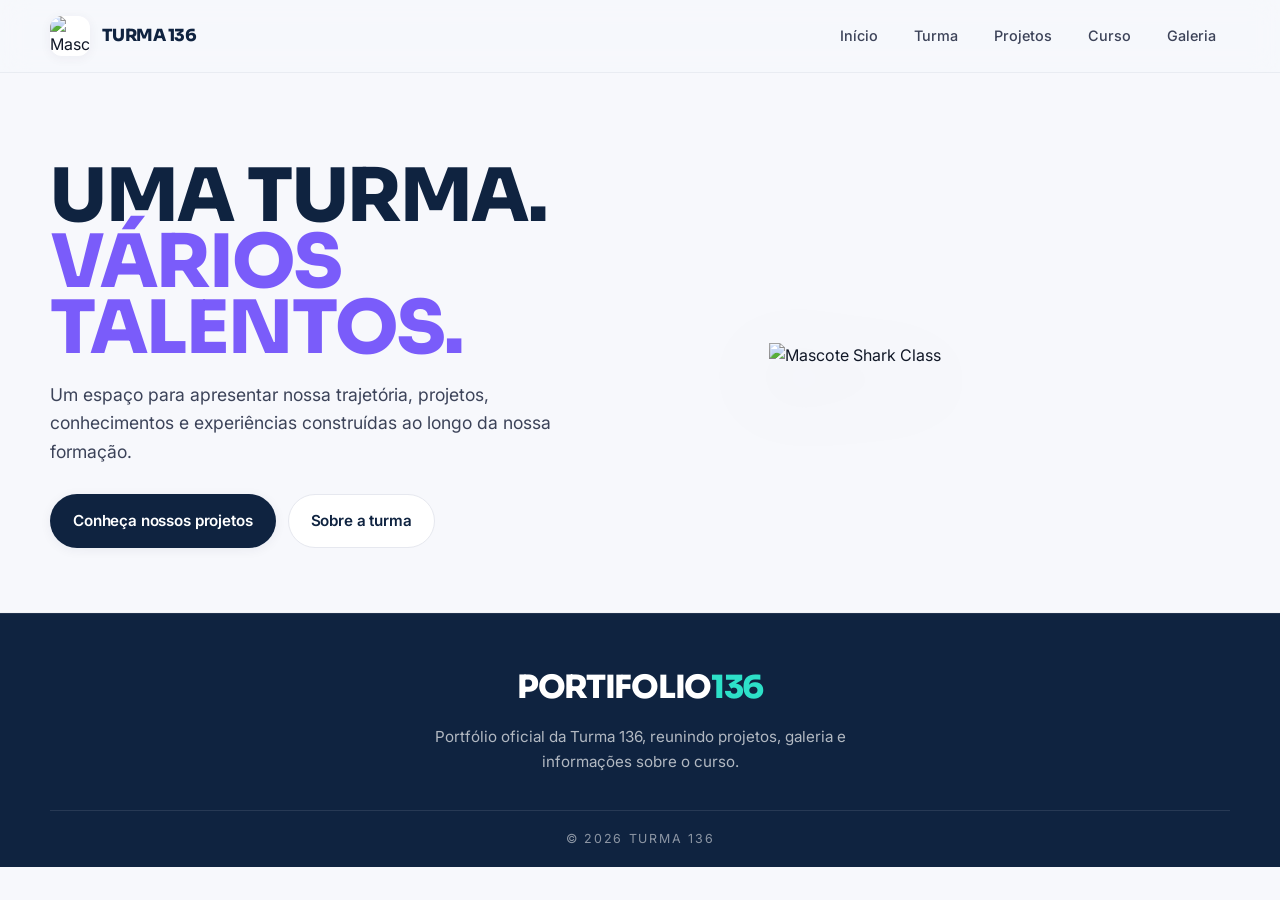
==== commit 9f175023: "Ajustando os html`s" ====
--- a/index.html
+++ b/index.html
@@ -6,46 +6,33 @@
   <meta name="viewport" content="width=device-width, initial-scale=1.0">
   <link rel="stylesheet" href="https://cdnjs.cloudflare.com/ajax/libs/font-awesome/6.4.0/css/all.min.css">
   <link rel="icon" type="image/png" href="assents/imagens/SharkImage.png">
-
-  <!-- ============================================== -->
-  <!-- STYLES DIVIDIDOS PARA NÃO DEIXA 1 STLYE ENORME -->
-  <!-- ============================================== -->
-
   <link rel="stylesheet" href="style/style.css">
+  <link rel="stylesheet" href="style/header.css">
   <link rel="stylesheet" href="style/hero.css">
-  <link rel="stylesheet" href="style/turma.css">
-  <link rel="stylesheet" href="style/curso.css">
-  <link rel="stylesheet" href="style/header.css">
   <link rel="stylesheet" href="style/footer.css">
-  <link rel="stylesheet" href="style/galeira.css">
-  <title>Portifólio | Turma 136</title>
+  <title>Portfólio | Turma 136 - Início</title>
 </head>
 
 <body>
-
   <header class="header">
     <div class="container nav">
-      <a href="#inicio" class="brand">
+      <a href="index.html" class="brand">
+        <img src="assents/imagens/SharkImage.png" alt="Mascote Tubarão da turma">
         <div>
           <strong>Turma 136</strong>
         </div>
       </a>
-
       <nav>
-        <a href="#inicio">Início</a>
-        <a href="#turma">Turma</a>
+        <a href="index.html">Início</a>
+        <a href="turma.html">Turma</a>
         <a href="#projetos">Projetos</a>
-        <a href="#curso">Curso</a>
-        <a href="#galeria">Galeria</a>
+        <a href="curso.html">Curso</a>
+        <a href="galeria.html">Galeria</a>
       </nav>
     </div>
   </header>
 
   <main>
-
-    <!-- ============= -->
-    <!-- SEÇÃO DO HERO -->
-    <!--============== -->
 
     <section id="inicio" class="hero">
       <div class="container hero-content">
@@ -57,8 +44,8 @@
           </p>
 
           <div class="hero-buttons">
-            <a href="#projetos" class="btn primary">Conheça nossos projetos</a>
-            <a href="#turma" class="btn secondary">Sobre a turma</a>
+            <a href="curso.html" class="btn primary">Conheça nossos projetos</a>
+            <a href="turma.html" class="btn secondary">Sobre a turma</a>
           </div>
         </div>
 
@@ -68,532 +55,11 @@
         </div>
       </div>
     </section>
-
-    <!-- =============== -->
-    <!-- SEÇÃO DA TURMA -->
-    <!-- =============== -->
-
-    <section class="equipe">
-      <h2 class="equipe-titulo" id="turma">Nossa Equipe</h2>
-
-      <!-- Card: Professor - Jessé -->
-      <div class="professores-container">
-        <div class="professora-card">
-          <span class="professora-tag"><i class="fa-solid fa-chalkboard-user"></i> Instrutor</span>
-          <img src="assents/imagens/Jessé.jpeg" alt="Foto de Jessé Araújo" class="profile-img">
-          <h2 class="profile-name">Jessé Araújo</h2>
-          <p class="profile-turma">Turma 136</p>
-          <div class="divider"></div>
-          <p class="profile-desc">
-            Responsável pelo ensino os fundamentos da educação financeira aos alunos.
-          </p>
-        </div>
-
-        <!-- Card: Professora - Ruth Xavier -->
-        <div class="professora-card">
-          <span class="professora-tag"><i class="fa-solid fa-chalkboard-user"></i> Instrutora</span>
-          <img src="assents/imagens/Ruth.jpeg" alt="Foto de Ruth Xavier" class="profile-img">
-          <h2 class="profile-name">Ruth Xavier</h2>
-          <p class="profile-turma">Turma 136</p>
-          <div class="divider"></div>
-          <p class="profile-desc">
-            Responsável por guiar os alunos no aprendizado de programação e no desenvolvimento dos projetos da turma.
-          </p>
-        </div>
-      </div>
-
-      <hr class="equipe-separador">
-
-      <h3 class="equipe-subtitulo">Alunos</h3>
-
-      <div class="equipe-grid">
-
-
-        <!-- Card: Adryelle Vitória -->
-        <div class="profile-card">
-          <img src="assents/imagens/Adryelle_Senac.jpeg" alt="Foto de Adryelle Vitória" class="profile-img">
-          <h2 class="profile-name">Adryelle Vitória</h2>
-          <div class="divider"></div>
-          <div class="social-links">
-            <a href="https://www.linkedin.com/in/adryelle-vit%C3%B3ria-595841225/" target="_blank"
-              aria-label="LinkedIn"><i class="fab fa-linkedin-in"></i></a>
-            <a href="https://github.com/DriMarvel" target="_blank" aria-label="GitHub"><i class="fab fa-github"></i></a>
-          </div>
-        </div>
-
-        <!-- Card: Ana Claryce -->
-        <div class="profile-card">
-          <img src="assents/imagens/AnaClarcy.jpeg" alt="Foto de Ana Claryce" class="profile-img">
-          <h2 class="profile-name">Ana Claryce</h2>
-          <div class="divider"></div>
-          <div class="social-links">
-            <a href="https://www.linkedin.com/in/claryce-costa/" target="_blank" aria-label="LinkedIn"><i
-                class="fab fa-linkedin-in"></i></a>
-            <a href="https://github.com/costaclari" target="_blank" aria-label="GitHub"><i
-                class="fab fa-github"></i></a>
-          </div>
-        </div>
-
-        <!-- Card: Arthur Philipe -->
-        <div class="profile-card">
-          <img src="assents/imagens/Arthur_Senac.jpeg" alt="Foto de Arthur Philipe" class="profile-img">
-          <h2 class="profile-name">Arthur Philipe</h2>
-          <div class="divider"></div>
-          <div class="social-links">
-            <a href="https://www.linkedin.com/in/arthur-philipe-92317935b/" target="_blank" aria-label="LinkedIn"><i
-                class="fab fa-linkedin-in"></i></a>
-            <a href="https://github.com/ArthurLimaAL" target="_blank" aria-label="GitHub"><i
-                class="fab fa-github"></i></a>
-          </div>
-        </div>
-
-        <!-- Card: Dhiego Rocha -->
-        <div class="profile-card">
-          <img src="assents/imagens/Dhiego_Senac.jpeg" alt="Foto de Dhiego Rocha" class="profile-img">
-          <h2 class="profile-name">Dhiego Rocha</h2>
-          <div class="divider"></div>
-          <div class="social-links">
-            <a href="https://www.linkedin.com/in/dhiegorocha07/" target="_blank" aria-label="LinkedIn"><i
-                class="fab fa-linkedin-in"></i></a>
-            <a href="https://github.com/dhiego07" target="_blank" aria-label="GitHub"><i class="fab fa-github"></i></a>
-          </div>
-        </div>
-
-        <!-- Card: Diogo Soares -->
-        <div class="profile-card">
-          <img src="assents/imagens/Diogo_Senac.jpeg" alt="Foto de Diogo Soares" class="profile-img">
-          <h2 class="profile-name">Diogo Soares</h2>
-          <div class="divider"></div>
-          <div class="social-links">
-            <a href="https://www.linkedin.com/in/diogo-melo-5b212a2a4/" target="_blank" aria-label="LinkedIn"><i
-                class="fab fa-linkedin-in"></i></a>
-            <a href="https://github.com/Dogooh012" target="_blank" aria-label="GitHub"><i class="fab fa-github"></i></a>
-          </div>
-        </div>
-
-        <!-- Card: Ewerton Tavares -->
-        <div class="profile-card">
-          <img src="assents/imagens/Ewerton_Senac.jpeg" alt="Foto de Ewerton Tavares" class="profile-img">
-          <h2 class="profile-name">Ewerton Tavares</h2>
-          <div class="divider"></div>
-          <div class="social-links">
-            <a href="https://www.linkedin.com/in/ewerton-thyago-aa9973256/" target="_blank" aria-label="LinkedIn"><i
-                class="fab fa-linkedin-in"></i></a>
-            <a href="https://github.com/ewertonthyago" target="_blank" aria-label="GitHub"><i
-                class="fab fa-github"></i></a>
-          </div>
-        </div>
-
-        <!-- Card: Elias Ramos -->
-        <div class="profile-card">
-          <img src="assents/imagens/Elias_Senac.jpeg" alt="Foto de Elias Ramos" class="profile-img">
-          <h2 class="profile-name">Elias Ramos</h2>
-          <div class="divider"></div>
-          <div class="social-links">
-            <a href="https://www.linkedin.com/in/eliasramos10/" target="_blank" aria-label="LinkedIn"><i
-                class="fab fa-linkedin-in"></i></a>
-            <a href="https://github.com/Elias969" target="_blank" aria-label="GitHub"><i class="fab fa-github"></i></a>
-          </div>
-        </div>
-
-        <!-- Card: Jéssica Oliveira -->
-        <div class="profile-card">
-          <img src="assents/imagens/Jessica_Senac.jpeg" alt="Foto de Jéssica Oliveira" class="profile-img">
-          <h2 class="profile-name">Jéssica Oliveira</h2>
-          <div class="divider"></div>
-          <div class="social-links">
-            <a href="https://www.linkedin.com/in/jsscoliveira/" target="_blank" aria-label="LinkedIn"><i
-                class="fab fa-linkedin-in"></i></a>
-            <a href="https://github.com/jsscoliveiraa" target="_blank" aria-label="GitHub"><i
-                class="fab fa-github"></i></a>
-          </div>
-        </div>
-
-        <!-- Card: Joana Lau -->
-        <div class="profile-card">
-          <img src="assents/imagens/Joana_Senac.jpeg" alt="Foto de Joana Lau" class="profile-img">
-          <h2 class="profile-name">Joana Lau</h2>
-          <div class="divider"></div>
-          <div class="social-links">
-            <a href="https://www.linkedin.com/in/joanalau/" target="_blank" aria-label="LinkedIn"><i
-                class="fab fa-linkedin-in"></i></a>
-            <a href="https://github.com/JoanaLauDev" target="_blank" aria-label="GitHub"><i
-                class="fab fa-github"></i></a>
-          </div>
-        </div>
-
-        <!-- Card: Kalleby Esdras -->
-        <div class="profile-card">
-          <img src="assents/imagens/Kalleby_Senac.jpeg" alt="Foto de Kalleby Esdras" class="profile-img">
-          <h2 class="profile-name">Kalleby Esdras</h2>
-          <div class="divider"></div>
-          <div class="social-links">
-            <a href="https://www.linkedin.com/in/kalleby-esdras/" target="_blank" aria-label="LinkedIn"><i
-                class="fab fa-linkedin-in"></i></a>
-            <a href="https://github.com/Kesdras" target="_blank" aria-label="GitHub"><i class="fab fa-github"></i></a>
-          </div>
-        </div>
-
-        <!-- Card: Kamile Vitória -->
-        <div class="profile-card">
-          <img src="assents/imagens/Kamile_Senac.jpeg" alt="Foto de Kamile Vitória" class="profile-img">
-          <h2 class="profile-name">Kamile Vitória</h2>
-          <div class="divider"></div>
-          <div class="social-links">
-            <a href="" target="_blank" aria-label="LinkedIn"><i class="fab fa-linkedin-in"></i></a>
-            <a href="" target="_blank" aria-label="GitHub"><i class="fab fa-github"></i></a>
-          </div>
-        </div>
-
-        <!-- Card: Kauã Felipe -->
-        <div class="profile-card">
-          <img src="assents/imagens/KauaF_Senac.jpeg" alt="Foto de Kauã Felipe" class="profile-img">
-          <h2 class="profile-name">Kauã Felipe</h2>
-          <div class="divider"></div>
-          <div class="social-links">
-            <a href="https://www.linkedin.com/in/kaua-felipe-silva/" target="_blank" aria-label="LinkedIn"><i
-                class="fab fa-linkedin-in"></i></a>
-            <a href="https://github.com/poucopensamento" target="_blank" aria-label="GitHub"><i
-                class="fab fa-github"></i></a>
-          </div>
-        </div>
-
-        <!-- Card: Kauã Rodrigues -->
-        <div class="profile-card">
-          <img src="assents/imagens/KauaR_Senac.jpeg" alt="Foto de Kauã Rodrigues" class="profile-img">
-          <h2 class="profile-name">Kauã Rodrigues</h2>
-          <div class="divider"></div>
-          <div class="social-links">
-            <a href="https://www.linkedin.com/in/joseleonardo00710/" target="_blank" aria-label="LinkedIn"><i
-                class="fab fa-linkedin-in"></i></a>
-            <a href="https://github.com/kauaarodriguess2021-prog" target="_blank" aria-label="GitHub"><i
-                class="fab fa-github"></i></a>
-          </div>
-        </div>
-
-        <!-- Card: Leonardo Neto -->
-        <div class="profile-card">
-          <img src="assents/imagens/Leo_Senac.jpeg" alt="Foto de Leonardo Neto" class="profile-img">
-          <h2 class="profile-name">Leonardo Neto</h2>
-          <div class="divider"></div>
-          <div class="social-links">
-            <a href="https://www.linkedin.com/in/joseleonardo00710/" target="_blank" aria-label="LinkedIn"><i
-                class="fab fa-linkedin-in"></i></a>
-            <a href="https://github.com/leoneto00710" target="_blank" aria-label="GitHub"><i
-                class="fab fa-github"></i></a>
-          </div>
-        </div>
-
-        <!-- Card: Levi Alves -->
-        <div class="profile-card">
-          <img src="assents/imagens/Levi_Senac.jpeg" alt="Foto de Levi Alves" class="profile-img">
-          <h2 class="profile-name">Levi Alves</h2>
-          <div class="divider"></div>
-          <div class="social-links">
-            <a href="https://www.linkedin.com/in/levialvesdev/" target="_blank" aria-label="LinkedIn"><i
-                class="fab fa-linkedin-in"></i></a>
-            <a href="https://github.com/LeviAlves-01" target="_blank" aria-label="GitHub"><i
-                class="fab fa-github"></i></a>
-          </div>
-        </div>
-
-        <!-- Card: Luis Miguel -->
-        <div class="profile-card">
-          <img src="assents/imagens/Miguel_Senac.jpeg" alt="Foto de Luis Miguel" class="profile-img">
-          <h2 class="profile-name">Luis Miguel</h2>
-          <div class="divider"></div>
-          <div class="social-links">
-            <a href="https://www.linkedin.com/in/miguel-pergentino-9386a732b/" target="_blank" aria-label="LinkedIn"><i
-                class="fab fa-linkedin-in"></i></a>
-            <a href="https://github.com/PergentinoS2" target="_blank" aria-label="GitHub"><i
-                class="fab fa-github"></i></a>
-          </div>
-        </div>
-
-        <!-- Card: Marcos Gabriel -->
-        <div class="profile-card">
-          <img src="assents/imagens/Marcos_Senac.jpeg" alt="Foto de Marcos Gabriel" class="profile-img">
-          <h2 class="profile-name">Marcos Gabriel</h2>
-          <div class="divider"></div>
-          <div class="social-links">
-            <a href="https://www.linkedin.com/in/marcos-gabriel-8899b7358/" target="_blank" aria-label="LinkedIn"><i
-                class="fab fa-linkedin-in"></i></a>
-            <a href="https://github.com/Marcosgalvaoo" target="_blank" aria-label="GitHub"><i
-                class="fab fa-github"></i></a>
-          </div>
-        </div>
-
-        <!-- Card: Mathias Henrique -->
-        <div class="profile-card">
-          <img src="assents/imagens/Mathias_Senac.jpeg" alt="Foto de Mathias Henrique" class="profile-img">
-          <h2 class="profile-name">Mathias Henrique</h2>
-          <div class="divider"></div>
-          <div class="social-links">
-            <a href="https://github.com/MathiasHenrique" target="_blank" aria-label="GitHub"><i
-                class="fab fa-github"></i></a>
-            <a href="https://www.linkedin.com/in/mathias-henrique/?isSelfProfile=false" target="_blank"
-              aria-label="LinkedIn"><i class="fab fa-linkedin-in"></i></a>
-          </div>
-        </div>
-
-        <!-- Card: Narayana Alves -->
-        <div class="profile-card">
-          <img src="assents/imagens/Narayana_Senac.jpeg" alt="Foto de Narayana Alves" class="profile-img">
-          <h2 class="profile-name">Narayana Alves</h2>
-          <div class="divider"></div>
-          <div class="social-links">
-            <a href="https://www.linkedin.com/in/narayana-alves-55b389202/" target="_blank" aria-label="LinkedIn"><i
-                class="fab fa-linkedin-in"></i></a>
-            <a href="https://github.com/narayanaalves098-commits" target="_blank" aria-label="GitHub"><i
-                class="fab fa-github"></i></a>
-          </div>
-        </div>
-
-        <!-- Card: Natália Vasconcelos -->
-        <div class="profile-card">
-          <img src="assents/imagens/Natalia_Senac.jpeg" alt="Foto de Natália Vasconcelos" class="profile-img">
-          <h2 class="profile-name">Natália Vasconcelos</h2>
-          <div class="divider"></div>
-          <div class="social-links">
-            <a href="https://www.linkedin.com/in/natalia-vasconcelos2606/" target="_blank" aria-label="LinkedIn"><i
-                class="fab fa-linkedin-in"></i></a>
-            <a href="https://github.com/nahvvasc" target="_blank" aria-label="GitHub"><i class="fab fa-github"></i></a>
-          </div>
-        </div>
-
-        <!-- Card: Paulo Ricardo -->
-        <div class="profile-card">
-          <img src="assents/imagens/Paulo_Senac.jpeg" alt="Foto de Paulo Ricardo" class="profile-img">
-          <h2 class="profile-name">Paulo Ricardo</h2>
-          <div class="divider"></div>
-          <div class="social-links">
-            <a href="https://www.linkedin.com/in/pauloricardofranca08/" target="_blank" aria-label="LinkedIn"><i
-                class="fab fa-linkedin-in"></i></a>
-            <a href="https://github.com/Paulowsky08" target="_blank" aria-label="GitHub"><i
-                class="fab fa-github"></i></a>
-          </div>
-        </div>
-
-        <!-- Card: Richard Manoel -->
-        <div class="profile-card">
-          <img src="assents/imagens/Richard_Senac.jpeg" alt="Foto de Richard Manoel" class="profile-img">
-          <h2 class="profile-name">Richard Manoel</h2>
-          <div class="divider"></div>
-          <div class="social-links">
-            <a href="https://www.linkedin.com/in/richard-manoel-03568035a/" target="_blank" aria-label="LinkedIn"><i
-                class="fab fa-linkedin-in"></i></a>
-            <a href="https://github.com/manoelrichard8366-hub" target="_blank" aria-label="GitHub"><i
-                class="fab fa-github"></i></a>
-          </div>
-        </div>
-
-      </div>
-    </section>
-
-    <!-- =============== -->
-    <!-- SEÇÃO DO CURSO -->
-    <!-- =============== -->
-
-    <section id="curso" class="curso">
-      <div class="curso-wrap">
-
-        <div class="curso-header">
-          <span class="curso-tag">O PROJETO</span>
-          <h2 class="curso-titulo">Transforme-se | 2026</h2>
-          <p class="curso-intro">
-            O <strong>Transforme-se</strong> é um programa social de capacitação profissional gratuita em tecnologia,
-            criado pela <strong>Serasa Experian</strong> em parceria com o <strong>Senac</strong> (parceiro
-            educacional)
-            e organizações como a <strong>Gerando Falcões</strong>.
-          </p>
-        </div>
-
-        <!-- Números do programa -->
-        <div class="curso-stats">
-          <div class="stat-card">
-            <i class="fa-solid fa-users"></i>
-            <strong>+3 mil</strong>
-            <span>jovens formados</span>
-          </div>
-          <div class="stat-card">
-            <i class="fa-solid fa-hand-holding-dollar"></i>
-            <strong>+R$ 13 mi</strong>
-            <span>investidos desde ~2021/2022</span>
-          </div>
-          <div class="stat-card">
-            <i class="fa-solid fa-clock"></i>
-            <strong>~280h</strong>
-            <span>trilha típica presencial</span>
-          </div>
-          <div class="stat-card">
-            <i class="fa-solid fa-graduation-cap"></i>
-            <strong>100%</strong>
-            <span>bolsa gratuita</span>
-          </div>
-        </div>
-
-        <!-- Características -->
-        <div class="curso-info">
-
-          <div class="info-card">
-            <span class="info-tag"><i class="fa-solid fa-bullseye"></i> Objetivo</span>
-            <div class="divider"></div>
-            <p>
-              Oferece bolsas 100% gratuitas para jovens de baixa renda de comunidades, com foco em inclusão social e
-              preparação para o mercado de trabalho em TI (principalmente programação e áreas relacionadas).
-            </p>
-            <p>
-              Muitos ex-alunos conseguem emprego, aumentam a renda ou migram para a área de tecnologia.
-            </p>
-          </div>
-
-          <div class="info-card">
-            <span class="info-tag"><i class="fa-solid fa-book-open"></i> Conteúdo da formação</span>
-            <div class="divider"></div>
-            <p>Trilha típica de ~280 horas, presencial nas unidades do Senac:</p>
-            <ul class="info-list">
-              <li><i class="fa-solid fa-circle-check"></i> Informática Básica</li>
-              <li><i class="fa-solid fa-circle-check"></i> Lógica de Programação</li>
-              <li><i class="fa-solid fa-circle-check"></i> Desenvolvedor Front-End (ou Programação de Sistemas /
-                Assistente de TI, conforme a edição)</li>
-              <li><i class="fa-solid fa-circle-check"></i> Educação Financeira</li>
-            </ul>
-          </div>
-
-          <div class="info-card">
-            <span class="info-tag"><i class="fa-solid fa-gift"></i> Benefícios extras</span>
-            <div class="divider"></div>
-            <ul class="info-list">
-              <li><i class="fa-solid fa-circle-check"></i> Bolsa-auxílio por aula frequentada (valores como R$ 25–27
-                para transporte e alimentação)</li>
-              <li><i class="fa-solid fa-circle-check"></i> Mentoria com profissionais da Serasa Experian</li>
-              <li><i class="fa-solid fa-circle-check"></i> Acompanhamento social e pedagógico</li>
-              <li><i class="fa-solid fa-circle-check"></i> Possibilidade de certificação do Senac</li>
-            </ul>
-          </div>
-
-          <div class="info-card">
-            <span class="info-tag"><i class="fa-solid fa-user-group"></i> Público-alvo</span>
-            <div class="divider"></div>
-            <p>Pode variar um pouco por edição:</p>
-            <ul class="info-list">
-              <li><i class="fa-solid fa-circle-check"></i> Jovens de 18 a 24 anos</li>
-              <li><i class="fa-solid fa-circle-check"></i> Cursando ou com ensino médio concluído</li>
-              <li><i class="fa-solid fa-circle-check"></i> Moradores de comunidades de baixa renda em locais como São
-                Paulo (ex.: Zona Sul), São Carlos (SP), Recife (PE) e Brasília (DF)</li>
-              <li><i class="fa-solid fa-circle-check"></i> Disponibilidade para aulas presenciais</li>
-            </ul>
-          </div>
-
-        </div>
-
-        <!-- Grade curricular -->
-        <h3 class="grade-titulo">Grade Curricular do Curso Front-End</h3>
-        <p class="grade-sub">Disciplinas e carga horária de cada unidade curricular</p>
-
-        <div class="grade-grid">
-          <div class="uc-card">
-            <span class="uc-num">UC1</span>
-            <h4 class="uc-nome">Operar sistemas operacionais e aplicativos de escritório</h4>
-            <div class="uc-horas"><i class="fa-regular fa-clock"></i> 32h</div>
-            <div class="uc-barra"><span style="--w: 66.6%"></span></div>
-          </div>
-
-          <div class="uc-card">
-            <span class="uc-num">UC2</span>
-            <h4 class="uc-nome">Desenvolver sistema de informação</h4>
-            <div class="uc-horas"><i class="fa-regular fa-clock"></i> 48h</div>
-            <div class="uc-barra"><span style="--w: 100%"></span></div>
-          </div>
-
-          <div class="uc-card">
-            <span class="uc-num">UC3</span>
-            <h4 class="uc-nome">Elaborar projetos de aplicações web</h4>
-            <div class="uc-horas"><i class="fa-regular fa-clock"></i> 36h</div>
-            <div class="uc-barra"><span style="--w: 75%"></span></div>
-          </div>
-
-          <div class="uc-card">
-            <span class="uc-num">UC4</span>
-            <h4 class="uc-nome">Desenvolver aplicações para websites</h4>
-            <div class="uc-horas"><i class="fa-regular fa-clock"></i> 36h</div>
-            <div class="uc-barra"><span style="--w: 75%"></span></div>
-          </div>
-
-          <div class="uc-card">
-            <span class="uc-num">UC5</span>
-            <h4 class="uc-nome">Codificar Front-End de aplicações web</h4>
-            <div class="uc-horas"><i class="fa-regular fa-clock"></i> 48h</div>
-            <div class="uc-barra"><span style="--w: 100%"></span></div>
-          </div>
-
-          <div class="uc-card">
-            <span class="uc-num">UC6</span>
-            <h4 class="uc-nome">Publicar aplicações web</h4>
-            <div class="uc-horas"><i class="fa-regular fa-clock"></i> 36h</div>
-            <div class="uc-barra"><span style="--w: 75%"></span></div>
-          </div>
-
-          <div class="uc-card destaque">
-            <span class="uc-num">UC7</span>
-            <h4 class="uc-nome">Projeto integrador Desenvolvedor Front-end</h4>
-            <div class="uc-horas"><i class="fa-regular fa-clock"></i> 24h</div>
-            <div class="uc-barra"><span style="--w: 50%"></span></div>
-          </div>
-        </div>
-
-        <p class="grade-total">Total das unidades curriculares: <strong>260h</strong></p>
-
-      </div>
-    </section>
-
-    <section id="galeria" class="galeria-section">
-      <div class="galeria-container">
-
-        <div class="galeria-header">
-          <span class="galeria-tag"><i class="fa-solid fa-camera-retro"></i> BASTIDORES</span>
-          <h2 class="galeria-titulo">Momentos para lembrar
-          </h2>
-          <p class="galeria-intro">
-            Porque nem só de código vive a Turma 136.</p>
-        </div>
-
-        <div class="galeria-grid">
-          <div class="galeria-item"><img src="assents/galeria/AdryDeNovo.png" alt="Adry De Novo"></div>
-          <div class="galeria-item"><img src="assents/galeria/AnaKkkkk.png" alt="Ana"></div>
-          <div class="galeria-item"><img src="assents/galeria/apresentaçãoTurma.jpeg" alt="Apresentação da Turma"></div>
-          <div class="galeria-item"><img src="assents/galeria/CasacoPequeno.jpeg" alt="Casaco Pequeno"></div>
-          <div class="galeria-item"><img src="assents/galeria/Certificado.png" alt="Certificado"></div>
-          <div class="galeria-item"><img src="assents/galeria/CoffeBreak.png" alt="Coffee Break"></div>
-          <div class="galeria-item"><img src="assents/galeria/Elevador.png" alt="Elevador"></div>
-          <div class="galeria-item"><img src="assents/galeria/Elias_Richard.png" alt="Elias e Richard"></div>
-          <div class="galeria-item"><img src="assents/galeria/Empregabilidade.jpeg" alt="Empregabilidade"></div>
-          <div class="galeria-item"><img src="assents/galeria/Escada.jpeg" alt="Escada"></div>
-          <div class="galeria-item"><img src="assents/galeria/JessicaRindo.JPG" alt="Jessica Rindo"></div>
-          <div class="galeria-item"><img src="assents/galeria/Joana.png" alt="Joana"></div>
-          <div class="galeria-item"><img src="assents/galeria/LoveArthurLuis.png" alt="Love Arthur Luis"></div>
-          <div class="galeria-item"><img src="assents/galeria/Mathiasfalando.png" alt="Mathias Falando"></div>
-          <div class="galeria-item"><img src="assents/galeria/Miguel.jpeg" alt="Miguel"></div>
-          <div class="galeria-item"><img src="assents/galeria/NN.png" alt="NN"></div>
-          <div class="galeria-item"><img src="assents/galeria/PSP.png" alt="PSP"></div>
-          <div class="galeria-item"><img src="assents/galeria/Ruthkkkj.png" alt="Ruth"></div>
-          <div class="galeria-item"><img src="assents/galeria/ruthlives.jpeg" alt="Ruth Lives"></div>
-          <div class="galeria-item"><img src="assents/galeria/Turma.png" alt="Turma"></div>
-        </div>
-
-      </div>
-    </section>
-
   </main>
-
-  <!-- =============== -->
-  <!-- SEÇÃO DO FOOTER -->
-  <!-- =============== -->
 
   <section class="footer-section">
     <footer class="footer">
       <div class="footer-container">
-
         <div class="footer-content">
           <div class="footer-brand">
             <div class="logo-container">
@@ -603,18 +69,14 @@
               Portfólio oficial da Turma 136, reunindo projetos, galeria e informações sobre o curso.
             </p>
           </div>
-
         </div>
-
       </div>
-
       <div class="footer-bottom">
         <p>&copy; 2026 TURMA 136</p>
       </div>
     </footer>
   </section>
 
-  <script src="script/script.js"></script>
 
 </body>
 
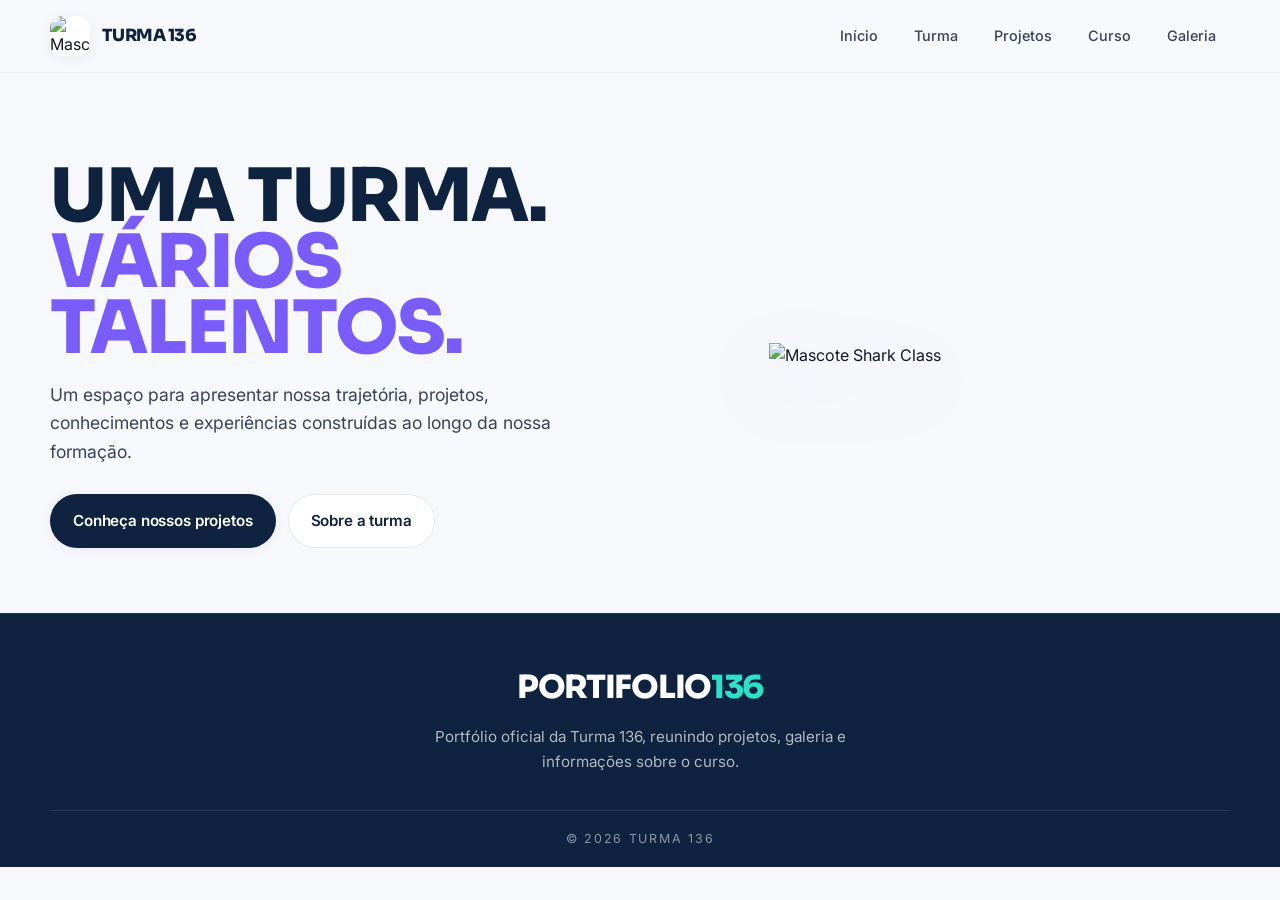
==== commit a8486514: "Melhorando o responsivo da NavBar" ====
--- a/index.html
+++ b/index.html
@@ -22,13 +22,14 @@
           <strong>Turma 136</strong>
         </div>
       </a>
-      <nav>
+      <nav id="mainNav">
         <a href="index.html">Início</a>
         <a href="turma.html">Turma</a>
-        <a href="#projetos">Projetos</a>
+        <a href="projetos.html">Projetos</a>
         <a href="curso.html">Curso</a>
         <a href="galeria.html">Galeria</a>
       </nav>
+      <button class="menu-toggle" id="menuToggle" aria-label="Abrir menu"><i class="fa-solid fa-bars"></i></button>
     </div>
   </header>
 
@@ -78,6 +79,7 @@
   </section>
 
 
+  <script src="script/script.js"></script>
 </body>
 
 </html>
--- a/style/header.css
+++ b/style/header.css
@@ -1,12 +1,12 @@
-/* Header - limpo, sticky com blur, inspirado no segundo ref (JADE TAN) */
+/* Header - com menu hamburguer mobile corrigido, sem degradê */
 .header {
     position: sticky;
     top: 0;
     z-index: 50;
-    background: rgba(247, 248, 252, 0.78);
+    background: rgba(247, 248, 252, 0.92);
     backdrop-filter: blur(14px) saturate(1.2);
     -webkit-backdrop-filter: blur(14px) saturate(1.2);
-    border-bottom: 1px solid rgba(15, 35, 64, 0.06);
+    border-bottom: 1px solid rgba(15, 35, 64, 0.06)
 }
 
 .header .nav {
@@ -15,12 +15,13 @@
     align-items: center;
     justify-content: space-between;
     gap: 24px;
+    position: relative
 }
 
 .brand {
     display: flex;
     align-items: center;
-    gap: 12px;
+    gap: 12px
 }
 
 .brand img {
@@ -29,7 +30,7 @@
     object-fit: contain;
     border-radius: 12px;
     background: var(--white);
-    box-shadow: var(--shadow-sm);
+    box-shadow: var(--shadow-sm)
 }
 
 .brand strong {
@@ -38,23 +39,23 @@
     font-size: 1.05rem;
     letter-spacing: -0.03em;
     color: var(--blue-900);
-    text-transform: uppercase;
+    text-transform: uppercase
 }
 
 .header nav {
     display: flex;
     align-items: center;
-    gap: 8px;
+    gap: 8px
 }
 
 .header nav a {
     position: relative;
     padding: 8px 14px;
     border-radius: var(--radius-pill);
-    font-size: 0.9rem;
+    font-size: .9rem;
     font-weight: 500;
     color: var(--gray-700);
-    transition: color .2s ease, background .2s ease;
+    transition: color .2s ease, background .2s ease
 }
 
 .header nav a::after {
@@ -68,39 +69,104 @@
     background: var(--cyan-400);
     transform: scaleX(0);
     transform-origin: left;
-    transition: transform .25s ease;
+    transition: transform .25s ease
 }
 
 .header nav a:hover {
     color: var(--blue-900);
-    background: var(--white);
+    background: var(--white)
 }
 
 .header nav a:hover::after {
-    transform: scaleX(1);
+    transform: scaleX(1)
 }
 
-@media (max-width: 820px) {
+.menu-toggle {
+    display: none;
+    width: 44px;
+    height: 44px;
+    border-radius: 12px;
+    border: 1px solid var(--gray-200);
+    background: var(--white);
+    color: var(--blue-900);
+    align-items: center;
+    justify-content: center;
+    cursor: pointer;
+    transition: all .2s ease
+}
+
+.menu-toggle:hover {
+    background: var(--blue-900);
+    color: var(--white);
+    border-color: var(--blue-900)
+}
+
+.menu-toggle i {
+    font-size: 1.1rem
+}
+
+@media (max-width:820px) {
     .header .nav {
-        height: 64px;
+        height: 64px
     }
 
     .header nav {
-        gap: 2px;
+        gap: 2px
     }
 
     .header nav a {
         padding: 8px 10px;
-        font-size: 0.84rem;
+        font-size: .84rem
     }
 
     .brand strong {
-        font-size: .95rem;
+        font-size: .95rem
     }
 }
 
-@media (max-width: 560px) {
+@media (max-width:680px) {
+    .menu-toggle {
+        display: inline-flex
+    }
+
     .header nav {
-        display: none;
+        position: absolute;
+        top: calc(100% + 8px);
+        left: 0;
+        right: 0;
+        background: var(--white);
+        border: 1px solid var(--gray-100);
+        border-radius: var(--radius-lg);
+        box-shadow: var(--shadow-md);
+        flex-direction: column;
+        align-items: stretch;
+        padding: 8px;
+        gap: 4px;
+        opacity: 0;
+        visibility: hidden;
+        transform: translateY(-8px);
+        transition: all .22s ease;
+        pointer-events: none
+    }
+
+    .header nav.open {
+        opacity: 1;
+        visibility: visible;
+        transform: translateY(0);
+        pointer-events: auto
+    }
+
+    .header nav a {
+        padding: 14px 16px;
+        border-radius: 12px;
+        font-size: .95rem
+    }
+
+    .header nav a::after {
+        display: none
+    }
+
+    .header nav a:hover {
+        background: var(--blue-50)
     }
 }
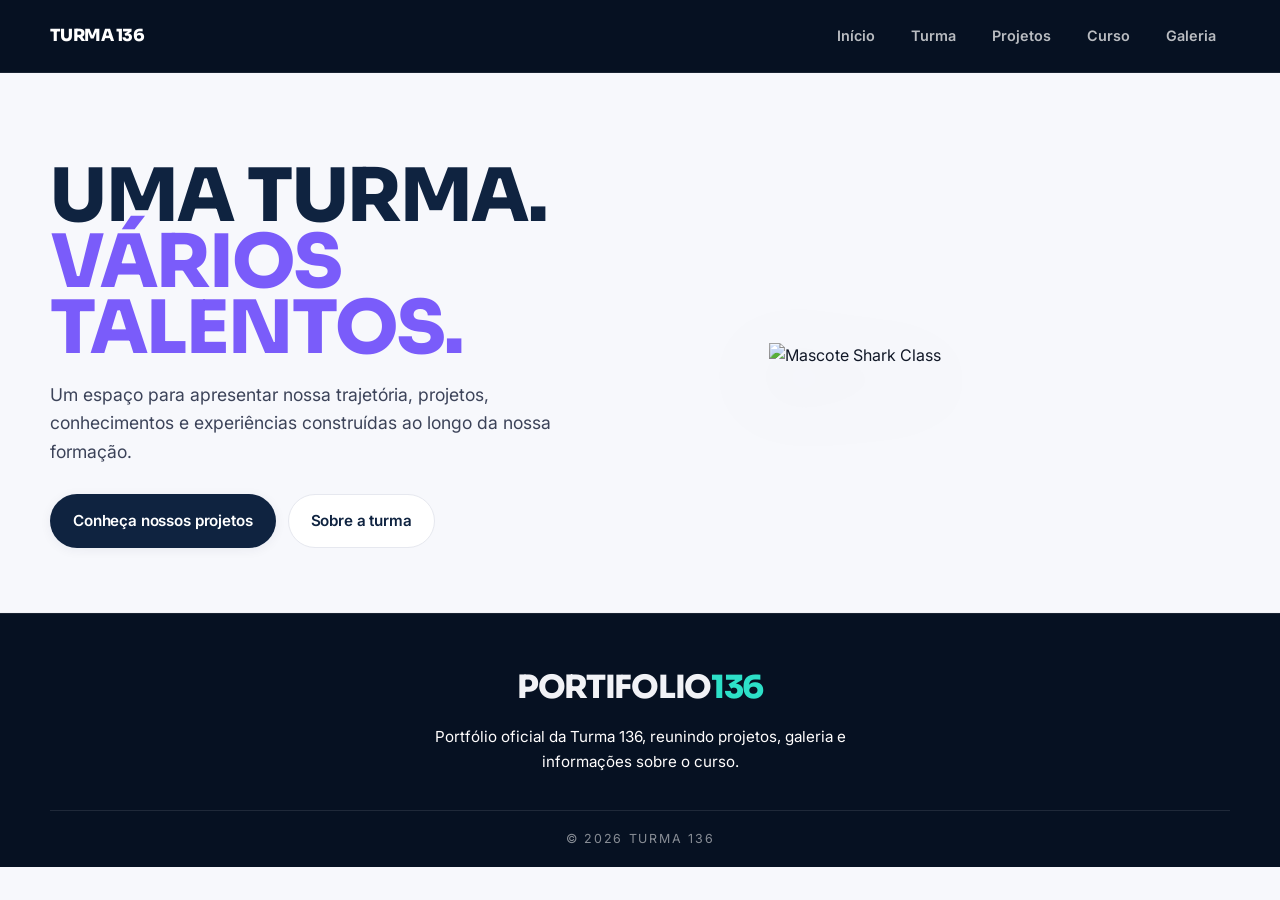
==== commit 6a5e5cc8: "Style: Mudando a paleta de cores: 1" ====
--- a/index.html
+++ b/index.html
@@ -17,7 +17,6 @@
   <header class="header">
     <div class="container nav">
       <a href="index.html" class="brand">
-        <img src="assents/imagens/SharkImage.png" alt="Mascote Tubarão da turma">
         <div>
           <strong>Turma 136</strong>
         </div>
--- a/style/style.css
+++ b/style/style.css
@@ -1,11 +1,13 @@
 @import url('https://fonts.googleapis.com/css2?family=Inter:wght@400;500;600;700;800&family=Sora:wght@600;700;800&display=swap');
 
 :root {
+  --blue-950: #061122;
   --blue-900: #0F2340;
   --blue-800: #16325E;
   --blue-700: #1E3D73;
   --blue-50: #EEF2FB;
 
+  --cyan-600: #1d8173;
   --cyan-400: #2DE0C8;
   --cyan-300: #5CF0DB;
   --cyan-50: #E6FCF8;
--- a/style/header.css
+++ b/style/header.css
@@ -1,12 +1,11 @@
-/* Header - com menu hamburguer mobile corrigido, sem degradê */
 .header {
     position: sticky;
     top: 0;
     z-index: 50;
-    background: rgba(247, 248, 252, 0.92);
-    backdrop-filter: blur(14px) saturate(1.2);
-    -webkit-backdrop-filter: blur(14px) saturate(1.2);
-    border-bottom: 1px solid rgba(15, 35, 64, 0.06)
+    background: var(--blue-950);
+    backdrop-filter: none;
+    -webkit-backdrop-filter: none;
+    border-bottom: 1px solid rgba(255, 255, 255, 0.08)
 }
 
 .header .nav {
@@ -30,7 +29,8 @@
     object-fit: contain;
     border-radius: 12px;
     background: var(--white);
-    box-shadow: var(--shadow-sm)
+    box-shadow: 0 2px 12px rgba(0, 0, 0, 0.20);
+    padding: 2px
 }
 
 .brand strong {
@@ -38,7 +38,7 @@
     font-weight: 800;
     font-size: 1.05rem;
     letter-spacing: -0.03em;
-    color: var(--blue-900);
+    color: var(--white);
     text-transform: uppercase
 }
 
@@ -51,10 +51,10 @@
 .header nav a {
     position: relative;
     padding: 8px 14px;
-    border-radius: var(--radius-pill);
+    border-radius: 999px;
     font-size: .9rem;
-    font-weight: 500;
-    color: var(--gray-700);
+    font-weight: 600;
+    color: rgba(255, 255, 255, 0.72);
     transition: color .2s ease, background .2s ease
 }
 
@@ -73,8 +73,8 @@
 }
 
 .header nav a:hover {
-    color: var(--blue-900);
-    background: var(--white)
+    color: var(--white);
+    background: rgba(255, 255, 255, 0.08)
 }
 
 .header nav a:hover::after {
@@ -86,9 +86,9 @@
     width: 44px;
     height: 44px;
     border-radius: 12px;
-    border: 1px solid var(--gray-200);
-    background: var(--white);
-    color: var(--blue-900);
+    border: 1px solid rgba(255, 255, 255, 0.14);
+    background: rgba(255, 255, 255, 0.06);
+    color: var(--white);
     align-items: center;
     justify-content: center;
     cursor: pointer;
@@ -96,9 +96,9 @@
 }
 
 .menu-toggle:hover {
-    background: var(--blue-900);
-    color: var(--white);
-    border-color: var(--blue-900)
+    background: var(--cyan-400);
+    color: var(--blue-950);
+    border-color: var(--cyan-400)
 }
 
 .menu-toggle i {
@@ -134,10 +134,10 @@
         top: calc(100% + 8px);
         left: 0;
         right: 0;
-        background: var(--white);
-        border: 1px solid var(--gray-100);
-        border-radius: var(--radius-lg);
-        box-shadow: var(--shadow-md);
+        background: var(--blue-950);
+        border: 1px solid rgba(255, 255, 255, 0.10);
+        border-radius: 24px;
+        box-shadow: 0 8px 30px rgba(0, 0, 0, 0.30);
         flex-direction: column;
         align-items: stretch;
         padding: 8px;
@@ -159,7 +159,8 @@
     .header nav a {
         padding: 14px 16px;
         border-radius: 12px;
-        font-size: .95rem
+        font-size: .95rem;
+        color: rgba(255, 255, 255, 0.80)
     }
 
     .header nav a::after {
@@ -167,6 +168,7 @@
     }
 
     .header nav a:hover {
-        background: var(--blue-50)
+        background: rgba(255, 255, 255, 0.08);
+        color: var(--white)
     }
 }
--- a/style/footer.css
+++ b/style/footer.css
@@ -1,6 +1,6 @@
 .footer-section {
-    background: var(--blue-900);
-    color: var(--white);
+    background: var(--blue-950);
+    color: var(--gray-100);
     padding-top: 48px;
     border-top: 1px solid rgba(255, 255, 255, .08);
 }
@@ -32,7 +32,7 @@
 .footer .description {
     margin-top: 12px;
     max-width: 48ch;
-    color: rgba(255, 255, 255, .68);
+    color: rgb(255, 253, 253);
     font-size: .95rem;
 }
 
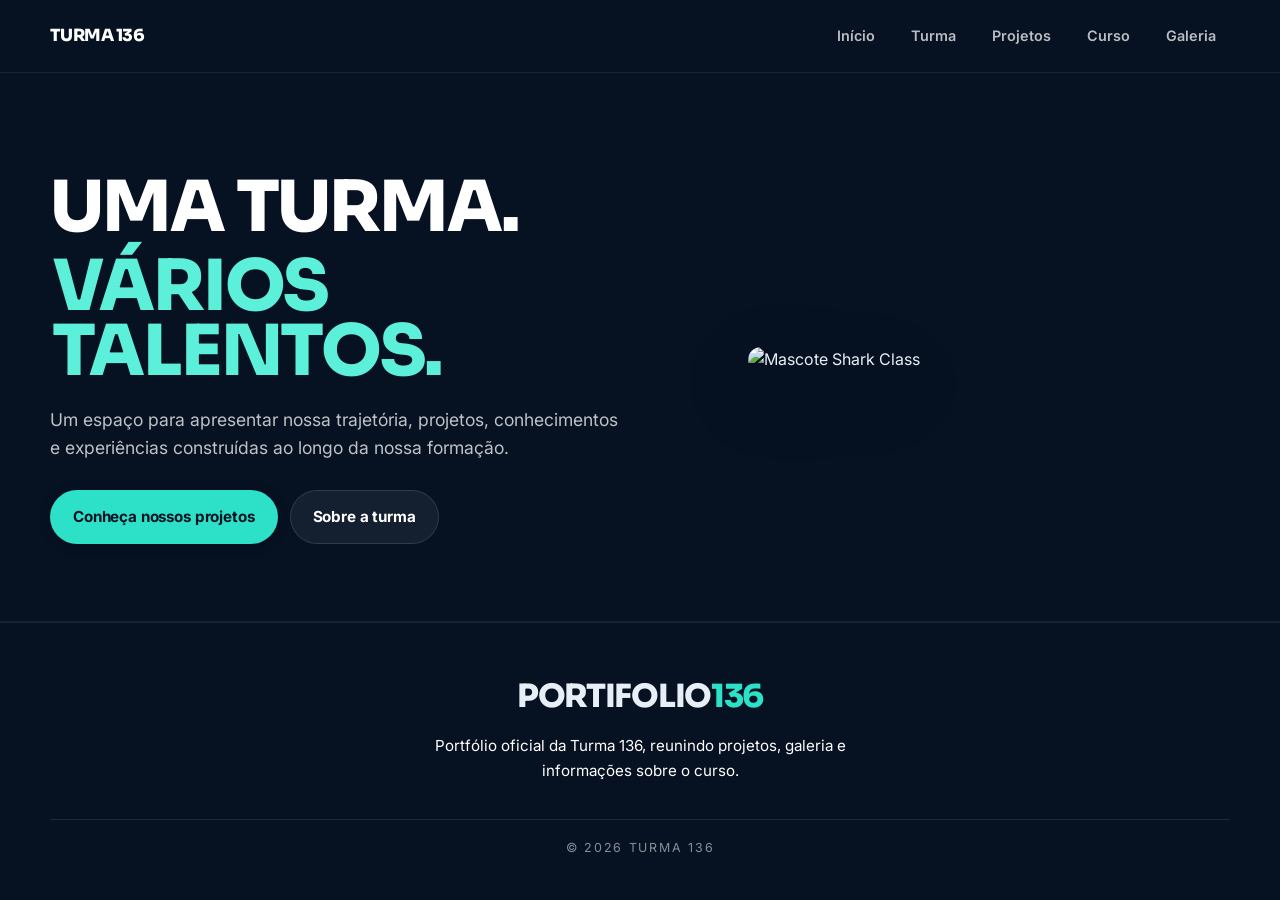
==== commit f6df166e: "Adicionando projetos" ====
--- a/index.html
+++ b/index.html
@@ -51,7 +51,7 @@
 
         <div class="mascot-area">
           <div class="glow"></div>
-          <img src="assents/imagens/SharkImage.png" alt="Mascote Shark Class" class="mascot">
+          <img src="assents/galeria/Turma.png" alt="Mascote Shark Class" class="mascot">
         </div>
       </div>
     </section>
--- a/style/style.css
+++ b/style/style.css
@@ -1,13 +1,23 @@
+/* Turma 136 — Global Styles - TEMA DARK CURSO (replicado) */
 @import url('https://fonts.googleapis.com/css2?family=Inter:wght@400;500;600;700;800&family=Sora:wght@600;700;800&display=swap');
 
 :root {
+  --navy-950: #0A1F35;
+  --navy-900: #122B4A;
+  --navy-800: #1A365D;
+  --navy-700: #234A7A;
+  --navy-600: #2C5A8E;
+  --navy-100: #E8EEF5;
+  --navy-50: #F5F8FC;
+
   --blue-950: #061122;
   --blue-900: #0F2340;
   --blue-800: #16325E;
   --blue-700: #1E3D73;
   --blue-50: #EEF2FB;
 
-  --cyan-600: #1d8173;
+  --cyan-900: #1a7a6d;
+  --cyan-600: #239c8c;
   --cyan-400: #2DE0C8;
   --cyan-300: #5CF0DB;
   --cyan-50: #E6FCF8;
@@ -17,21 +27,18 @@
   --purple-50: #EDE9FF;
 
   --white: #FFFFFF;
-  --off-white: #F7F8FC;
-  --gray-100: #F1F2F6;
-  --gray-200: #E6E8EF;
-  --gray-400: #9AA0B3;
-  --gray-700: #3C4359;
-  --gray-900: #111827;
+  --off-white: #061122;
+  --gray-100: #E8EEF5;
+  --gray-200: #D0DCEB;
+  --gray-400: #8A9BB0;
+  --gray-700: #B8CDD4;
+  --gray-900: #E8F2F5;
 
   --radius-lg: 24px;
   --radius-md: 16px;
   --radius-pill: 999px;
-
-  --shadow-sm: 0 2px 12px rgba(15, 35, 64, 0.06);
-  --shadow-md: 0 8px 30px rgba(15, 35, 64, 0.10);
-  --shadow-glow: 0 0 0 1px rgba(122, 92, 250, 0.08), 0 12px 40px rgba(45, 224, 200, 0.15);
-
+  --shadow-sm: 0 2px 12px rgba(0, 0, 0, 0.20);
+  --shadow-md: 0 8px 30px rgba(0, 0, 0, 0.30);
   --max-w: 1180px;
   --header-h: 72px;
 }
@@ -39,64 +46,63 @@
 *,
 *::before,
 *::after {
-  box-sizing: border-box;
+  box-sizing: border-box
 }
 
 * {
   margin: 0;
-  padding: 0;
+  padding: 0
 }
 
 html {
-  scroll-behavior: smooth;
+  scroll-behavior: smooth
 }
 
 body {
-  font-family: 'Inter', system-ui, -apple-system, Segoe UI, Roboto, sans-serif;
-  background: var(--off-white);
-  color: var(--gray-900);
+  font-family: 'Inter', system-ui, sans-serif;
+  background: var(--blue-950);
+  color: var(--gray-100);
   line-height: 1.6;
   -webkit-font-smoothing: antialiased;
-  text-rendering: optimizeLegibility;
 }
 
 img {
   display: block;
-  max-width: 100%;
+  max-width: 100%
 }
 
 a {
   color: inherit;
-  text-decoration: none;
+  text-decoration: none
 }
 
 ul {
-  list-style: none;
+  list-style: none
 }
 
 ::selection {
   background: var(--cyan-400);
-  color: var(--blue-900);
+  color: var(--blue-950)
 }
 
 .container {
   width: min(calc(100% - 48px), var(--max-w));
-  margin-inline: auto;
+  margin-inline: auto
 }
 
 ::-webkit-scrollbar {
   width: 10px;
-  height: 10px;
+  height: 10px
 }
 
 ::-webkit-scrollbar-thumb {
   background: var(--blue-800);
   border-radius: 999px;
-  border: 2px solid var(--off-white);
+  border: 2px solid var(--blue-950)
 }
 
 ::-webkit-scrollbar-track {
-  background: var(--off-white);
+  background: var(--blue-950)
 }
 
 h1,
@@ -104,8 +110,9 @@
 h3 {
   font-family: 'Sora', 'Inter', sans-serif;
   letter-spacing: -0.02em;
-  line-height: 0.95;
+  line-height: .95;
   text-wrap: balance;
+  color: var(--white)
 }
 
 .divider {
@@ -113,7 +120,7 @@
   height: 3px;
   border-radius: 999px;
   background: var(--cyan-400);
-  margin: 16px auto;
+  margin: 16px auto
 }
 
 .btn {
@@ -123,73 +130,50 @@
   gap: 8px;
   padding: 14px 22px;
   border-radius: var(--radius-pill);
-  font-weight: 600;
-  font-size: 0.95rem;
-  letter-spacing: -0.01em;
+  font-weight: 700;
+  font-size: .95rem;
   transition: transform .18s ease, background .2s ease, color .2s ease, box-shadow .2s ease;
   border: 1.5px solid transparent;
+  letter-spacing: -0.01em
 }
 
 .btn:active {
-  transform: scale(.98);
+  transform: scale(.98)
 }
 
 .btn.primary {
-  background: var(--blue-900);
-  color: var(--white);
-  box-shadow: var(--shadow-sm);
+  background: var(--cyan-400);
+  color: var(--blue-950);
+  box-shadow: var(--shadow-sm)
 }
 
 .btn.primary:hover {
-  background: var(--blue-800);
+  background: var(--cyan-300);
   box-shadow: var(--shadow-md);
-  transform: translateY(-1px);
+  transform: translateY(-1px)
 }
 
 .btn.secondary {
-  background: var(--white);
-  color: var(--blue-900);
-  border-color: var(--gray-200);
+  background: rgba(255, 255, 255, 0.06);
+  color: var(--white);
+  border-color: rgba(255, 255, 255, 0.12)
 }
 
 .btn.secondary:hover {
-  border-color: var(--purple-600);
-  color: var(--purple-600);
-  transform: translateY(-1px);
-}
-
-@media (prefers-reduced-motion: no-preference) {
-
-  .hero-text,
-  .mascot-area,
-  .professora-card,
-  .profile-card,
-  .uc-card,
-  .galeria-item {
-    animation: rise .6s ease both;
-  }
-
-  .profile-card:nth-child(2) {
-    animation-delay: .04s;
-  }
-
-  .profile-card:nth-child(3) {
-    animation-delay: .08s;
-  }
-
-  .profile-card:nth-child(4) {
-    animation-delay: .12s;
-  }
+  background: rgba(255, 255, 255, 0.10);
+  color: var(--white);
+  border-color: var(--cyan-400);
+  transform: translateY(-1px)
 }
 
 @keyframes rise {
   from {
     opacity: 0;
-    transform: translateY(12px);
+    transform: translateY(12px)
   }
 
   to {
     opacity: 1;
-    transform: translateY(0);
+    transform: translateY(0)
   }
 }
--- a/style/hero.css
+++ b/style/hero.css
@@ -1,13 +1,13 @@
 .hero {
     position: relative;
     overflow: hidden;
-    background: var(--off-white);
-    padding: clamp(40px, 7vw, 96px) 0 clamp(32px, 5vw, 72px);
-    border-bottom: 1px solid var(--gray-100);
+    background: var(--blue-950);
+    padding: clamp(56px, 8vw, 112px) 0 clamp(48px, 6vw, 88px);
+    border-bottom: 1px solid rgba(255, 255, 255, 0.06)
 }
 
 .hero::before {
-    display: none;
+    display: none
 }
 
 .hero-content {
@@ -15,62 +15,77 @@
     display: grid;
     grid-template-columns: 1.1fr .9fr;
     align-items: center;
-    gap: clamp(24px, 5vw, 64px);
+    gap: clamp(24px, 5vw, 64px)
 }
 
 .hero-text h1 {
-    font-size: clamp(2.8rem, 6vw, 4.6rem);
-    font-weight: 800;
-    color: var(--blue-900);
+    font-size: clamp(2.6rem, 6vw, 4.4rem);
+    font-weight: 900;
+    color: var(--white);
     text-transform: uppercase;
-    line-height: .9;
+    line-height: .92;
+    letter-spacing: -0.03em
 }
 
 .hero-text h1 span {
-    display: block;
-    color: var(--purple-600);
+    display: inline-block;
+    color: var(--cyan-300);
+    padding: 6px 12px 4px;
+    margin-top: 8px;
+    margin-left: -10px;
+    box-decoration-break: clone;
+    -webkit-box-decoration-break: clone;
 }
 
 .hero-text p {
-    margin-top: 20px;
-    max-width: 46ch;
-    color: var(--gray-700);
+    margin-top: 18px;
+    max-width: 52ch;
+    color: rgba(255, 255, 255, 0.74);
     font-size: clamp(1rem, 1.6vw, 1.1rem);
+    line-height: 1.6
 }
 
 .hero-buttons {
     display: flex;
     flex-wrap: wrap;
     gap: 12px;
-    margin-top: 28px;
+    margin-top: 28px
 }
 
 .mascot-area {
     position: relative;
     display: grid;
-    place-items: center;
+    place-items: center
 }
 
 .mascot-area .glow {
-    display: none;
+    display: none
 }
 
 .mascot {
     position: relative;
-    width: min(420px, 92%);
-    filter: drop-shadow(0 24px 40px rgba(15, 35, 64, .18));
+    width: min(620px, 92%);
+    filter: drop-shadow(0 24px 40px rgba(0, 0, 0, 0.35));
+    border-radius: 1em;
 }
 
-@media (max-width: 900px) {
+@media (max-width:900px) {
     .hero-content {
-        grid-template-columns: 1fr;
+        grid-template-columns: 1fr
     }
 
     .mascot-area {
-        order: -1;
+        order: -1
     }
 
     .mascot {
-        width: min(320px, 80%);
+        width: min(320px, 80%)
+    }
+}
+
+@media (max-width: 560px) {
+    .hero-text h1 {
+        font-size: clamp(2rem, 8vw, 3rem);
+        padding: 8px 12px 6px;
     }
 }
